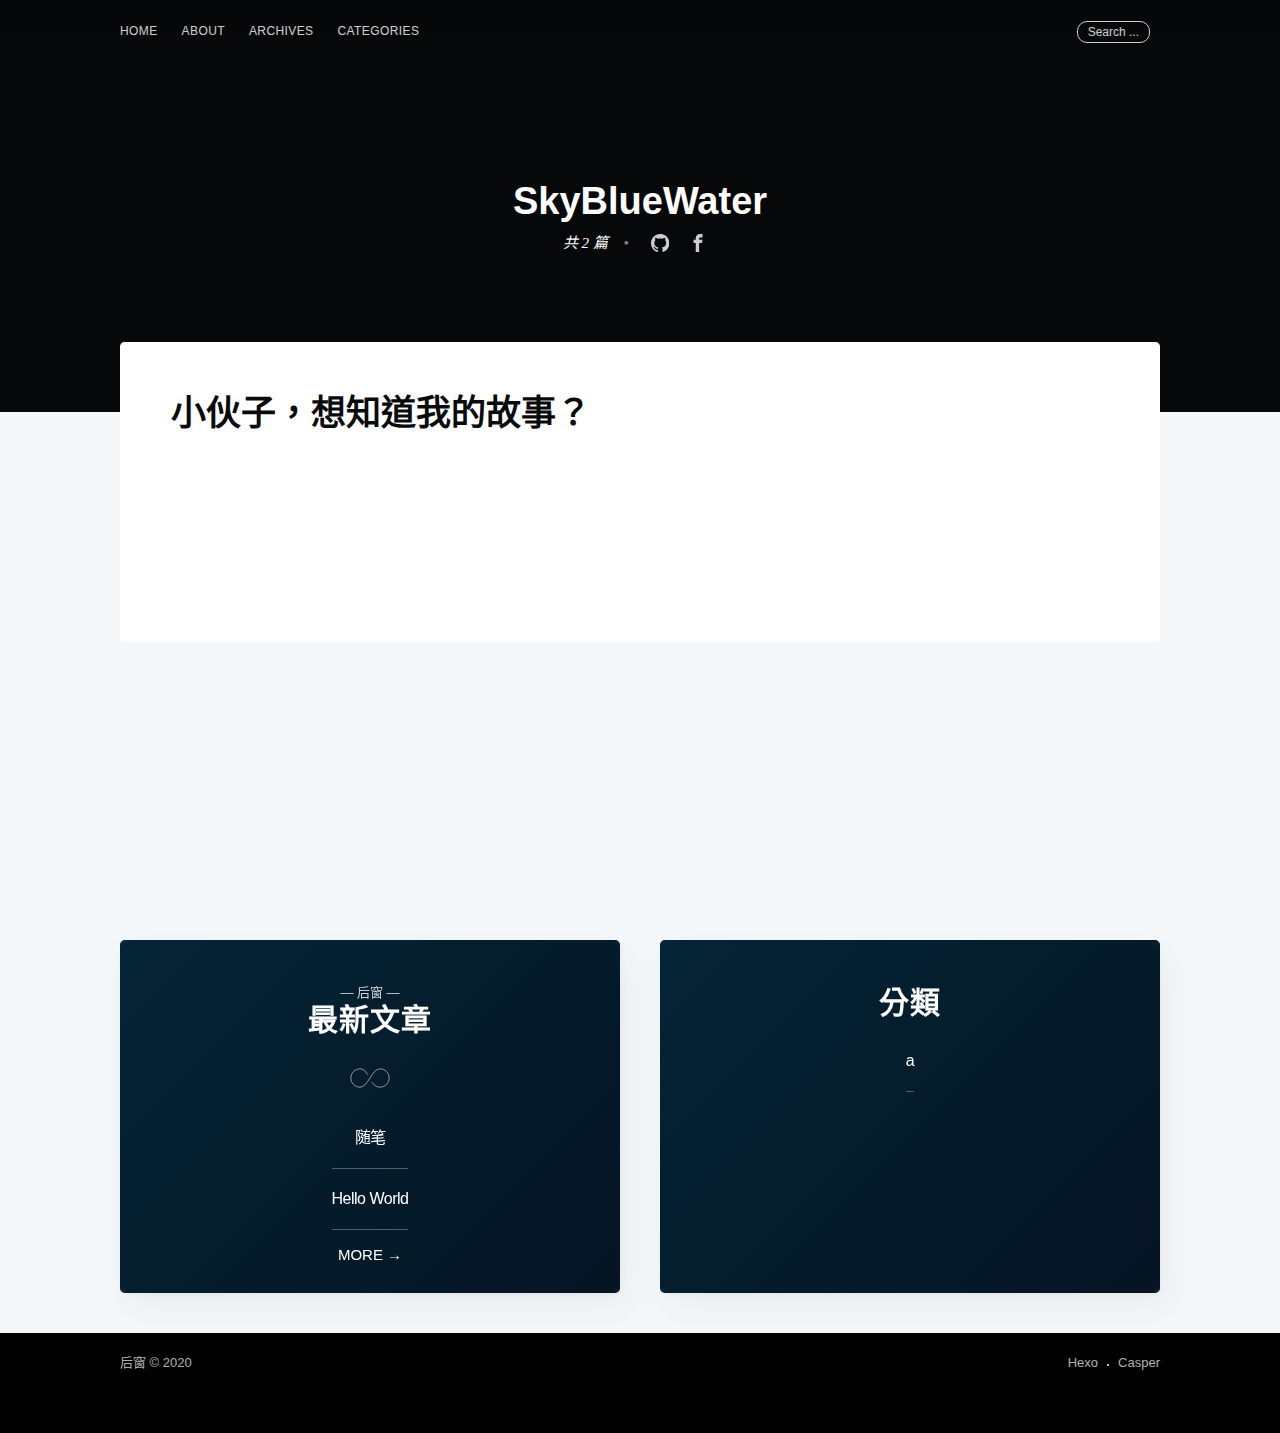
==== about/index.html @ 38f5cec9 "Site updated: 2020-02-16 21:38:02" ====
<!DOCTYPE html><html lang="zh-TW"><head>
	<meta charset="utf-8">
	<meta http-equiv="X-UA-Compatible" content="IE=edge">
	<link rel="preconnect" href="//www.googletagmanager.com">
	<link rel="preconnect" href="//zz.bdstatic.com">
	<link rel="preconnect" href="//sp0.baidu.com">
	<link rel="preconnect" href="//www.google-analytics.com">
	<link rel="preconnect" href="//cdn1.lncld.net">
	<link rel="preconnect" href="//unpkg.com">
	<link rel="preconnect" href="//app-router.leancloud.cn">
	<link rel="preconnect" href="//9qpuwspm.api.lncld.net">
	<link rel="preconnect" href="//gravatar.loli.net">

	<title>关于我 | 后窗</title>

	<meta name="HandheldFriendly" content="True">
	<meta name="viewport" content="width=device-width, initial-scale=1, maximum-scale=2">
	<meta name="generator" content="hexo">
	<meta name="author" content="SkyBlueWater">
	<meta name="description" content>

	
	<meta name="keywords" content="hexo, casper, ghost, theme">
	

	

	
	<meta name="theme-color" content="#3c484e">
	<meta name="msapplication-TileColor" content="#3c484e">
	

	

	

	<meta property="og:site_name" content="后窗">
	<meta property="og:type" content="blog">
	<meta property="og:title" content="关于我 | 后窗">
	<meta property="og:description" content>
	<meta property="og:url" content="http://Skybluewater.github.io/about/index.html">

	

	
	
	
<link rel="stylesheet" href="/css/allinonecss.min.css">


	
	
	
</head>
<body class="tag-template">
	<div class="site-wrapper">
		

<header class="site-header outer " style="background-image: url(https://raw.githubusercontent.com/Skybluewater/Skybluewater.github.io/master/background.jpg)">
    <div class="inner">
        
<nav class="site-nav"> 
    <div class="site-nav-left">
        <ul class="nav">
            <li>
                
                <a href="/" title="Home">HOME</a>
                
            </li>
            
            
            <li>
                <a href="/about" title="ABOUT">ABOUT</a>
            </li>
            
            <li>
                <a href="/archives" title="ARCHIVES">ARCHIVES</a>
            </li>
            
            <li>
                <a href="/categories" title="CATEGORIES">CATEGORIES</a>
            </li>
            
            
        </ul> 
    </div>
    
    <div class="search-button-area">
        <a href="#search" class="search-button">Search ...</a>
    </div>
     
    <div class="site-nav-right">
        
        <a href="#search" class="search-button">Search ...</a>
         
        
<div class="social-links" style="display: none;">
    
    
    <a class="social-link" title="github" href="https://github.com/Skybluewater" target="_blank" rel="noopener">
        <svg viewBox="0 0 1049 1024" xmlns="http://www.w3.org/2000/svg"><path d="M524.979332 0C234.676191 0 0 234.676191 0 524.979332c0 232.068678 150.366597 428.501342 358.967656 498.035028 26.075132 5.215026 35.636014-11.299224 35.636014-25.205961 0-12.168395-0.869171-53.888607-0.869171-97.347161-146.020741 31.290159-176.441729-62.580318-176.441729-62.580318-23.467619-60.841976-58.234462-76.487055-58.234463-76.487055-47.804409-32.15933 3.476684-32.15933 3.476685-32.15933 53.019436 3.476684 80.83291 53.888607 80.83291 53.888607 46.935238 79.963739 122.553122 57.365291 152.97411 43.458554 4.345855-33.897672 18.252593-57.365291 33.028501-70.402857-116.468925-12.168395-239.022047-57.365291-239.022047-259.012982 0-57.365291 20.860106-104.300529 53.888607-140.805715-5.215026-13.037566-23.467619-66.926173 5.215027-139.067372 0 0 44.327725-13.906737 144.282399 53.888607 41.720212-11.299224 86.917108-17.383422 131.244833-17.383422s89.524621 6.084198 131.244833 17.383422C756.178839 203.386032 800.506564 217.29277 800.506564 217.29277c28.682646 72.1412 10.430053 126.029806 5.215026 139.067372 33.897672 36.505185 53.888607 83.440424 53.888607 140.805715 0 201.64769-122.553122 245.975415-239.891218 259.012982 19.121764 16.514251 35.636014 47.804409 35.636015 97.347161 0 70.402857-0.869171 126.898978-0.869172 144.282399 0 13.906737 9.560882 30.420988 35.636015 25.205961 208.601059-69.533686 358.967656-265.96635 358.967655-498.035028C1049.958663 234.676191 814.413301 0 524.979332 0z"/></svg>
    </a>
    
    
    <a class="social-link" title="facebook" href="https://www.facebook.com/profile.php?id=100024103214236&ref=bookmarks" target="_blank" rel="noopener">
        <svg xmlns="http://www.w3.org/2000/svg" viewBox="0 0 32 32"><path d="M19 6h5V0h-5c-3.86 0-7 3.14-7 7v3H8v6h4v16h6V16h5l1-6h-6V7c0-.542.458-1 1-1z"/></svg>

    </a>
    
    
    
    
    
</div>
    </div>
</nav>
        <div class="site-header-content">
            
            <h1 class="site-title">SkyBlueWater</h1>
            
            <div class="author-meta">
                
                <a class="author-stats" href="/archives" title="共 2 篇">
                    共 2 篇
                    <span class="bull">•</span>
                </a>
                
                
                <a class="social-link" title="github" href="https://github.com/Skybluewater" target="_blank" rel="noopener">
                    <svg viewBox="0 0 1049 1024" xmlns="http://www.w3.org/2000/svg"><path d="M524.979332 0C234.676191 0 0 234.676191 0 524.979332c0 232.068678 150.366597 428.501342 358.967656 498.035028 26.075132 5.215026 35.636014-11.299224 35.636014-25.205961 0-12.168395-0.869171-53.888607-0.869171-97.347161-146.020741 31.290159-176.441729-62.580318-176.441729-62.580318-23.467619-60.841976-58.234462-76.487055-58.234463-76.487055-47.804409-32.15933 3.476684-32.15933 3.476685-32.15933 53.019436 3.476684 80.83291 53.888607 80.83291 53.888607 46.935238 79.963739 122.553122 57.365291 152.97411 43.458554 4.345855-33.897672 18.252593-57.365291 33.028501-70.402857-116.468925-12.168395-239.022047-57.365291-239.022047-259.012982 0-57.365291 20.860106-104.300529 53.888607-140.805715-5.215026-13.037566-23.467619-66.926173 5.215027-139.067372 0 0 44.327725-13.906737 144.282399 53.888607 41.720212-11.299224 86.917108-17.383422 131.244833-17.383422s89.524621 6.084198 131.244833 17.383422C756.178839 203.386032 800.506564 217.29277 800.506564 217.29277c28.682646 72.1412 10.430053 126.029806 5.215026 139.067372 33.897672 36.505185 53.888607 83.440424 53.888607 140.805715 0 201.64769-122.553122 245.975415-239.891218 259.012982 19.121764 16.514251 35.636014 47.804409 35.636015 97.347161 0 70.402857-0.869171 126.898978-0.869172 144.282399 0 13.906737 9.560882 30.420988 35.636015 25.205961 208.601059-69.533686 358.967656-265.96635 358.967655-498.035028C1049.958663 234.676191 814.413301 0 524.979332 0z"/></svg>
                </a>
                
                
                <a class="social-link" title="facebook" href="https://www.facebook.com/profile.php?id=100024103214236&ref=bookmarks" target="_blank" rel="noopener">
                    <svg xmlns="http://www.w3.org/2000/svg" viewBox="0 0 32 32"><path d="M19 6h5V0h-5c-3.86 0-7 3.14-7 7v3H8v6h4v16h6V16h5l1-6h-6V7c0-.542.458-1 1-1z"/></svg>

                </a>
                
                
                
                
                
            </div>
        </div>
    </div>
</header>


<div id="site-main" class="site-main outer" role="main">
	<div class="inner">
		<div class="post-feed">
			<article class="post-card post no-image custom-page">
				<article class="post-full no-image">
					<section class="post-full-content page-full-content">
						<div id="photoswipe" class="markdown-body">
							<h1 id="小伙子，想知道我的故事？"><a href="#小伙子，想知道我的故事？" class="headerlink" title="小伙子，想知道我的故事？"></a>小伙子，想知道我的故事？</h1>
						</div>
					</section>
				</article>
			</article>
		</div>
	</div>
</div>


<!-- Root element of PhotoSwipe. Must have class pswp. -->
<div class="pswp" tabindex="-1" role="dialog" aria-hidden="true">

    <!-- Background of PhotoSwipe. 
         It's a separate element as animating opacity is faster than rgba(). -->
    <div class="pswp__bg"></div>

    <!-- Slides wrapper with overflow:hidden. -->
    <div class="pswp__scroll-wrap">

        <!-- Container that holds slides. 
            PhotoSwipe keeps only 3 of them in the DOM to save memory.
            Don't modify these 3 pswp__item elements, data is added later on. -->
        <div class="pswp__container">
            <div class="pswp__item"></div>
            <div class="pswp__item"></div>
            <div class="pswp__item"></div>
        </div>

        <!-- Default (PhotoSwipeUI_Default) interface on top of sliding area. Can be changed. -->
        <div class="pswp__ui pswp__ui--hidden">

            <div class="pswp__top-bar">

                <!--  Controls are self-explanatory. Order can be changed. -->

                <div class="pswp__counter"></div>

                <button class="pswp__button pswp__button--close" title="Close (Esc)"></button>

                <button class="pswp__button pswp__button--share" title="Share"></button>

                <button class="pswp__button pswp__button--fs" title="Toggle fullscreen"></button>

                <button class="pswp__button pswp__button--zoom" title="Zoom in/out"></button>

                <!-- Preloader demo https://codepen.io/dimsemenov/pen/yyBWoR -->
                <!-- element will get class pswp__preloader--active when preloader is running -->
                <div class="pswp__preloader">
                    <div class="pswp__preloader__icn">
                      <div class="pswp__preloader__cut">
                        <div class="pswp__preloader__donut"></div>
                      </div>
                    </div>
                </div>
            </div>

            <div class="pswp__share-modal pswp__share-modal--hidden pswp__single-tap">
                <div class="pswp__share-tooltip"></div> 
            </div>

            <button class="pswp__button pswp__button--arrow--left" title="Previous (arrow left)">
            </button>

            <button class="pswp__button pswp__button--arrow--right" title="Next (arrow right)">
            </button>

            <div class="pswp__caption">
                <div class="pswp__caption__center"></div>
            </div>

        </div>

    </div>

</div>




	</div>
	


<aside class="read-next outer">
    <div class="inner">
        <div class="read-next-feed">
            
            

<article class="read-next-card" style="background-image: url(https://raw.githubusercontent.com/Skybluewater/Skybluewater.github.io/master/background.jpg)">
  <header class="read-next-card-header">
    <small class="read-next-card-header-sitetitle">— 后窗 —</small>
    <h3 class="read-next-card-header-title">最新文章</h3>
  </header>
  <div class="read-next-divider">
    <svg xmlns="http://www.w3.org/2000/svg" viewBox="0 0 24 24">
      <path d="M13 14.5s2 3 5 3 5.5-2.463 5.5-5.5S21 6.5 18 6.5c-5 0-7 11-12 11C2.962 17.5.5 15.037.5 12S3 6.5 6 6.5s4.5 3.5 4.5 3.5"/>
    </svg>
  </div>
  <div class="read-next-card-content">
    <ul>
      
      
      
      <li>
        <a href="/2020/02/16/MyFirstPessage/">随笔</a>
      </li>
      
      
      
      <li>
        <a href="/2020/02/16/hello-world/">Hello World</a>
      </li>
      
      
    </ul>
  </div>
  <footer class="read-next-card-footer">
    <a href="/archives">  MORE  → </a>
  </footer>
</article>

            
            
            

<article class="read-next-card" style="background-image: url(https://raw.githubusercontent.com/Skybluewater/Skybluewater.github.io/master/background.jpg)">
    <header class="read-next-card-header tagcloud-card">
        <h3 class="read-next-card-header-title">分類</h3>
    </header>
    <div class="read-next-card-content">
        <ul class="category-list"><li class="category-list-item"><a class="category-list-link" href="/categories/a/">a</a></li></ul>
    </div>
</article>


            
            
            

            
        </div>
    </div>
</aside>

	




<div id="search" class="search-overlay">
    <div class="search-form">
        
        <input id="local-search-input" class="search-input" type="text" name="search" placeholder="搜尋 ...">
        <a class="search-overlay-close" href="#"></a>
    </div>
    <div id="local-search-result"></div>
</div>

<footer class="site-footer outer">
	<div class="site-footer-content inner">
		<div class="copyright">
			<a href="/" title="后窗">后窗 © 2020</a>
			
		</div>
		<nav class="site-footer-nav">
			
			<a href="https://hexo.io/" title="Hexo" target="_blank" rel="noopener">Hexo</a>
			<a href="https://github.com/xzhih/hexo-theme-casper" title="Casper" target="_blank" rel="noopener">Casper</a>
		</nav>
	</div>
</footer>
	


<script>
    if(window.navigator && navigator.serviceWorker) {
        navigator.serviceWorker.getRegistrations().then(function(registrations) {
            for(let registration of registrations) {
                registration.unregister()
            }
        })
    }
</script>


<script id="scriptLoad" src="/js/allinone.min.js" async></script>


<script>
    document.getElementById('scriptLoad').addEventListener('load', function () {
        
        
            var bLazy = new Blazy();
        

        
        

        
        
        
            searchFunc("/");
        
        
    })
</script>




<link rel="stylesheet" href="/photoswipe/photoswipe.css">


<link rel="stylesheet" href="/photoswipe/default-skin/default-skin.css">


<script src="/photoswipe/photoswipe.min.js"></script>


<script src="/photoswipe/photoswipe-ui-default.min.js"></script>











</body></html>
---- css/allinonecss.min.css ----
*{margin:0;padding:0;box-sizing:inherit;--safe-area-inset-bottom:env(safe-area-inset-bottom)}html{box-sizing:border-box;font-size:62.5%;-webkit-tap-highlight-color:transparent}body,html{overflow-x:hidden}body{font-size:1.5rem;font-weight:400;line-height:2rem;font-family:"Helvetica Neue",Helvetica,"PingFang SC","Hiragino Sans GB","Microsoft YaHei","微软雅黑",Arial,sans-serif;color:var(--body-color);background:var(--body-bg);-moz-font-feature-settings:"liga" on;-webkit-font-smoothing:antialiased;-moz-osx-font-smoothing:grayscale;text-rendering:optimizeLegibility;-webkit-text-size-adjust:none}hr{position:relative;display:block;width:100%;height:1px;margin:2.5em 0;padding:0;border:0;border-top:5px solid #e3e9ed}img{max-width:100%;image-rendering:-webkit-optimize-contrast}blockquote,dl,ol,p,ul{margin:0 0 1.2em}audio,canvas,iframe,img,svg,video{vertical-align:middle}a{word-break:break-all;background-color:transparent;text-decoration:none;color:#26a8ed}a:active,a:hover{text-decoration:underline;outline:0}input{line-height:normal}input:focus{outline:0}h1,h2,h3,h4,h5,h6{line-height:1.15}.site-wrapper{display:flex;flex-direction:column;min-height:100vh}.site-main{z-index:100;flex-grow:1;-ms-flex-positive:1}.outer{position:relative;padding:0 4vw}.inner{width:100%;max-width:1040px;margin:0 auto}@media (min-width:900px){.author-template .post-feed,.home-template .post-feed,.tag-template .post-feed{margin-top:-70px;padding-top:0}.home-template .site-nav{position:relative;top:-70px}}.site-header{position:relative;padding-top:12px;padding-bottom:12px;color:var(--white-normal);background:50%/cover no-repeat #090a0b}.site-header:before{bottom:0;background:rgba(0,0,0,.18)}.site-header:after,.site-header:before{position:absolute;z-index:10;top:0;right:0;left:0;display:block;content:""}.site-header:after{bottom:auto;height:80px;background:linear-gradient(rgba(0,0,0,.1),transparent)}.site-header.no-cover:after,.site-header.no-cover:before{display:none}.site-header-content{display:flex;flex-direction:column;min-height:200px;max-height:450px;padding:10vw 4vw;text-align:center;align-items:center;-webkit-box-align:center;-webkit-box-pack:center;-ms-flex-align:center;justify-content:center}.site-title{font-size:3.8rem;font-weight:700;z-index:10;margin:0;padding:0}.site-description{font-size:2.2rem;font-weight:300;z-index:10;margin:0;padding:5px 0;letter-spacing:.5px;opacity:.8}@media (max-width:500px){h1{font-size:2.2rem}.site-title{font-size:3rem}.site-description{font-size:1.8rem}}.site-nav{font-size:1.2rem;position:relative;z-index:300;height:40px;align-items:center;justify-content:space-between}.site-nav li{margin:.5em 0;padding-left:.3em;line-height:1.6em}.site-nav,.site-nav-left{display:flex;overflow-y:hidden}.site-nav-left{margin-right:10px;white-space:nowrap;letter-spacing:.4px;align-items:center;-webkit-box-align:center;-ms-flex-align:center;-webkit-overflow-scrolling:touch;-ms-overflow-scrolling:touch}.site-nav-logo{font-size:1.7rem;font-weight:700;line-height:1em;display:block;margin-right:24px;padding:11px 0;letter-spacing:-.5px;color:var(--white-normal);flex-shrink:0}.site-nav-logo:hover{text-decoration:none}.site-nav-logo img{display:block;width:auto;height:21px}.nav{display:flex;margin:0 0 0 -12px;padding:0;list-style:none}.nav li{padding:0;text-transform:uppercase}.nav li,.nav li a{display:block;margin:0}.nav li a{padding:10px 12px;opacity:.8;color:var(--white-normal)}.nav li a:hover{text-decoration:none;opacity:1}.search-button-area,.site-nav-right{height:40px}.search-button-area,.site-nav-right,.social-links{display:flex;align-items:center;-webkit-box-align:center;-ms-flex-align:center;flex-shrink:0}.social-links a:last-of-type{padding-right:20px}.social-link{display:flex;margin:0;padding:10px;opacity:.8;color:var(--white-normal);align-items:center;-webkit-box-align:center;-webkit-box-pack:center;-ms-flex-align:center;justify-content:center}.social-link:hover{opacity:1}.social-link svg{height:1.8rem;fill:var(--white-normal)}.search-button{margin:0 10px;font-size:1.2rem;line-height:1em;display:block;padding:4px 10px;opacity:.8;color:var(--white-normal);border:1px solid var(--white-normal);border-radius:10px}.search-button:hover{text-decoration:none;opacity:1}@media (max-width:700px){.site-header{padding-right:0;padding-left:0}.site-nav-left{margin-right:0;padding-left:4vw}.site-nav-right{display:none}}.post-feed{position:relative;margin:0 -20px;padding:40px 0 0;flex-wrap:wrap}.post-card,.post-feed{display:flex}.post-card{overflow:hidden;flex-direction:column;min-height:300px;margin:0 20px 40px;transition:.5s;-webkit-transform:translate3d(0,0,0);transform:translate3d(0,0,0);-webkit-transform:translateZ(0);transform:translateZ(0);border-radius:5px;background:var(--post-card-bg);background-size:cover;box-shadow:8px 14px 20px rgba(39,44,49,.06),1px 3px 8px rgba(39,44,49,.03);flex:1 1 300px}.post-card:hover{-webkit-transform:translate3D(0,-1px,0) scale(1.02);transform:translate3D(0,-1px,0) scale(1.02)}.post-card-image-link{position:relative;display:block;overflow:hidden;border-radius:5px 5px 0 0}.post-card-image{width:auto;height:200px;background:50%/cover no-repeat #c5d2d9}.post-card-content-link{position:relative;display:block;padding:25px 25px 0;color:var(--post-card-link);flex-grow:1;-ms-flex-positive:1}.post-card-content-link:hover{text-decoration:none}.post-card-tags{font-size:1.2rem;font-weight:500;line-height:1.15em;display:block;margin-bottom:4px;letter-spacing:.5px;text-transform:uppercase;color:#738a94}.post-card-content{display:flex;flex-direction:column;-webkit-box-flex:1;-webkit-box-pack:justify;flex-grow:1;-ms-flex-pack:justify;-ms-flex-positive:1;justify-content:space-between}.post-card-meta{display:flex;padding:0 25px 25px;align-items:flex-end;-webkit-box-align:end;-webkit-box-pack:justify;-ms-flex-align:end;justify-content:space-between}.author-profile-image{width:30px;height:30px;display:block;border-radius:100%;background:#e3e9ed;-o-object-fit:cover;object-fit:cover}.author-list{display:flex;margin:0;padding:0;list-style:none;flex-wrap:wrap-reverse}.author-list-item{position:relative;margin:0;padding:0;flex-shrink:0}.static-avatar{width:34px;height:34px;margin:0 -5px;display:block;overflow:hidden;border:2px solid var(--white-normal);border-radius:100%}.author-name-tooltip{font-size:1.2rem;position:absolute;z-index:999;bottom:105%;display:block;padding:2px 8px;transition:.3s cubic-bezier(.4,.01,.165,.99);-webkit-transform:translateY(6px);transform:translateY(6px);white-space:nowrap;letter-spacing:.2px;pointer-events:none;opacity:0;color:var(--white-normal);border-radius:3px;background:#15171a}.author-list-item:hover .author-name-tooltip{-webkit-transform:translateY(0);transform:translateY(0);opacity:1}.reading-time{font-size:1.2rem;font-weight:500;line-height:33px;margin-left:20px;letter-spacing:.5px;text-transform:uppercase;color:#738a94;flex-shrink:0}@media (min-width:795px){.home-template .post-feed .post-card:nth-child(6n+1):not(.no-image){flex-direction:row;flex:1 1 100%}.home-template .post-feed .post-card:nth-child(6n+1):not(.no-image) .post-card-image-link{position:relative;border-radius:5px 0 0 5px;flex:1 1 auto}.home-template .post-feed .post-card:nth-child(6n+1):not(.no-image) .post-card-image{position:absolute;width:100%;height:100%}.home-template .post-feed .post-card:nth-child(6n+1):not(.no-image) .post-card-content{flex:0 1 357px}.home-template .post-feed .post-card:nth-child(6n+1):not(.no-image) h2{font-size:2.6rem}.home-template .post-feed .post-card:nth-child(6n+1):not(.no-image) p{font-size:1.8rem;line-height:1.55em}.home-template .post-feed .post-card:nth-child(6n+1):not(.no-image) .post-card-content-link{padding:30px 40px 0}.home-template .post-feed .post-card:nth-child(6n+1):not(.no-image) .post-card-meta{padding:0 40px 30px}}.home-template .site-header:after{display:none}@media (max-width:650px){.author-name-tooltip{display:none}.post-feed{padding-top:5vw}.post-card{margin:0 20px 20px}.post-card:hover{-webkit-transform:translate3d(0,0,0);transform:translate3d(0,0,0)}}.page-template .site-main,.post-template .site-main{padding-bottom:4vw;background:var(--post-bg)}.post-full{position:relative;z-index:50}.post-full-header{max-width:1040px;margin:0 auto;padding:5vw 3vw;text-align:center}@media (max-width:500px){.post-full-header{padding:10vw 3vw}}.post-full-meta{font-size:1.4rem;font-weight:600;display:flex;text-transform:uppercase;color:#738a94;align-items:center;-webkit-box-align:center;-webkit-box-pack:center;-ms-flex-align:center;justify-content:center}.post-full-meta-date{color:#3eb0ef}.post-full-title{font-size:4rem;margin:0;color:var(--H-title)}.date-divider{display:inline-block;margin:0 6px 1px}.post-full-image{height:800px;margin:0 -10vw -165px;border-radius:5px;background:50%/cover #c5d2d9}@media (max-width:1170px){.post-full-image{height:600px;margin:0 -4vw -100px;border-radius:0}}@media (max-width:800px){.post-full-image{height:400px}}.post-full-content{font-size:1.75rem;line-height:1.6em;position:relative;min-height:230px;margin:0 auto;padding:70px 100px 0;background:var(--post-full-content)}@media (max-width:1170px){.post-full-content{padding:5vw 7vw 0}}.post-full-content:before{left:-5px;-webkit-transform:rotate(-5deg);transform:rotate(-5deg)}.post-full-content:after,.post-full-content:before{position:absolute;z-index:-1;top:15px;display:block;width:20px;height:200px;content:"";background:rgba(39,44,49,.15);-webkit-filter:blur(5px);filter:blur(5px)}.post-full-content:after{right:-5px;-webkit-transform:rotate(5deg);transform:rotate(5deg)}.no-image .post-full-content{padding-top:0}.no-image .post-full-content:after,.no-image .post-full-content:before{display:none}.post-full-content blockquote,.post-full-content dl,.post-full-content h1,.post-full-content h2,.post-full-content h3,.post-full-content h4,.post-full-content h5,.post-full-content h6,.post-full-content ol,.post-full-content p,.post-full-content pre,.post-full-content ul{min-width:100%}.post-full-content li p{margin:0}.post-full-content iframe{margin:0 auto}.post-full-content .fluid-width-video-wrapper{margin:1.5em 0 3em}.post-full-content h1,.post-full-content h2,.post-full-content h3,.post-full-content h4,.post-full-content h5,.post-full-content h6{color:var(--H-title)}@media (max-width:500px){.post-full-meta{font-size:1.2rem;line-height:1.3em}.post-full-title{font-size:2.9rem}.post-full-image{height:350px;margin-bottom:4vw}.post-full-content{padding:0}.post-full-content:after,.post-full-content:before{display:none}}.read-next-feed{margin:0 -20px;padding:40px 0 0;flex-wrap:wrap}.read-next-card,.read-next-feed{display:flex}.read-next-card{position:relative;overflow:hidden;flex-direction:column;margin:0 20px 40px;padding:25px;border-radius:5px;background:50%/cover #15171a;box-shadow:8px 14px 38px rgba(39,44,49,.06),1px 3px 8px rgba(39,44,49,.03);flex:1 1 300px}.read-next-card:before{position:absolute;top:0;right:0;bottom:0;left:0;display:block;content:"";border-radius:5px;background:linear-gradient(135deg,rgba(0,40,60,.8),rgba(0,20,40,.7));-webkit-backdrop-filter:blur(2px);backdrop-filter:blur(2px)}.read-next-card-header{position:relative;z-index:50;padding-top:20px;text-align:center}.read-next-card-header-sitetitle{font-size:1.3rem;line-height:1.3em;display:block;opacity:.8}.read-next-card-header-title{font-size:3rem;line-height:1.2em;margin:0;padding:0 20px;letter-spacing:1px}.read-next-divider{position:relative;display:flex;height:80px;justify-content:center}.read-next-divider svg{width:40px;fill:transparent;stroke:var(--white-normal);stroke-opacity:.65;stroke-width:.5px}.read-next-card-content{font-size:1.7rem;position:relative;z-index:50;display:flex;flex-grow:1;-ms-flex-positive:1}.read-next-card-content ul{display:flex;flex-direction:column;margin:0 auto;padding:0;list-style:none;text-align:center}.read-next-card-content li{font-size:1.6rem;font-weight:200;line-height:1.25em;margin:0;padding:0;letter-spacing:-.5px}.read-next-card-content li a{font-weight:500;display:block;padding:20px 0;transition:opacity .3s;vertical-align:top;border-bottom:1px solid hsla(0,0%,100%,.3)}.read-next-card-content li:first-of-type a{padding-top:10px}.read-next-card-content li a:hover{opacity:1}.read-next-card-footer{position:relative;margin:15px 0 3px;text-align:center}.read-next-card,.read-next-card-content li a,.read-next-card-content-ext a,.read-next-card-footer a{color:var(--read-next-card-text)}.read-next-card-content li a:hover,.read-next-card-content-ext a:hover,.read-next-card-footer a:hover{color:var(--white-normal)}.floating-header{position:fixed;z-index:1000;top:0;right:0;left:0;display:flex;visibility:hidden;height:60px;transition:.5s cubic-bezier(.19,1,.22,1);-webkit-transform:translate3d(0,-120%,0);transform:translate3d(0,-120%,0);border-bottom:1px solid rgba(0,0,0,.06);background:var(--floating-header-bg);align-items:center;-webkit-box-align:center;-ms-flex-align:center}.floating-active{visibility:visible;transition:.5s cubic-bezier(.22,1,.27,1);-webkit-transform:translateZ(0);transform:translateZ(0)}.floating-header-logo{font-size:1.6rem;line-height:1em;overflow:hidden;margin:0 0 0 20px;white-space:nowrap;letter-spacing:-1px;text-overflow:ellipsis}.floating-header-logo a{font-weight:700;line-height:1.1em;display:flex;color:var(--post-card-link);align-items:center;-webkit-box-align:center;-ms-flex-align:center}.floating-header-logo a:hover{text-decoration:none}.floating-header-logo img{max-height:20px;margin:0 10px 0 0}.floating-header-divider{line-height:1em;color:var(--post-card-link);margin:0 5px}.floating-header-title{font-size:1.6rem;font-weight:700;line-height:1.3em;overflow:hidden;margin:0;white-space:nowrap;text-overflow:ellipsis;color:var(--post-card-link);flex:1}.progress{position:absolute;right:0;bottom:-1px;left:0;width:100%;height:2px;color:#3eb0ef;border:none;background:0 0;-webkit-appearance:none;-moz-appearance:none;appearance:none}.progress::-webkit-progress-bar{background-color:transparent}.progress::-webkit-progress-value{background-color:#3eb0ef}.progress::-moz-progress-bar{background-color:#3eb0ef}.progress-container{position:absolute;top:0;left:0;display:block;width:100%;height:2px;background-color:transparent}.progress-bar{display:block;width:50%;height:inherit;background-color:#3eb0ef}@media (max-width:900px){.floating-header{height:40px}.floating-header-logo,.floating-header-title{font-size:1.5rem}}@media (max-width:800px){.floating-header-logo{margin-left:10px}.floating-header-divider,.floating-header-title{visibility:hidden}}.site-header-content .author-profile-image{z-index:10;width:100px;height:100px;margin:0 0 20px;box-shadow:0 0 0 6px hsla(0,0%,100%,.1);flex-shrink:0}.site-header-content .author-bio{font-size:2rem;font-weight:300;line-height:1.3em;z-index:10;max-width:600px;margin:5px 0 10px;letter-spacing:.5px;opacity:.8;flex-shrink:0}.site-header-content .author-meta{font-family:Georgia,serif;font-style:italic;z-index:10;display:flex;margin:0 0 10px;align-items:center;-webkit-box-align:center;-webkit-box-pack:center;-ms-flex-align:center;-ms-flex-negative:0;-ms-flex-pack:center;flex-shrink:0;justify-content:center}.site-header-content .author-location svg{height:1.9rem;stroke:var(--white-normal)}.site-header-content .bull{display:inline-block;margin:0 12px;opacity:.5}.site-header-content .social-link:first-of-type{padding-left:4px}@media (max-width:500px){.site-header-content .author-bio{font-size:1.8rem;line-height:1.15em;letter-spacing:0}.author-location,.author-stats{display:none}}.error-message{text-align:center}.error-code{font-size:12vw;line-height:1em;margin:0;letter-spacing:-5px;opacity:.3}.error-description{font-size:3rem;font-weight:400;line-height:1.3em;margin:0;color:#738a94}@media (max-width:800px){.error-description{font-size:1.8rem;margin:5px 0 0}}.error-link{display:inline-block;margin-top:5px}.error-template .post-feed{padding-top:0}.search-overlay{position:fixed;z-index:9000;top:0;right:0;bottom:0;left:0;display:flex;transition:opacity .2s ease-in;pointer-events:none;will-change:transform;-webkit-transform:translateZ(0);transform:translateZ(0);opacity:0;background:rgba(0,25,40,.97);-webkit-backdrop-filter:blur(3px);backdrop-filter:blur(3px);-webkit-box-align:center;-webkit-box-pack:center;-ms-flex-align:center;justify-content:center}.search-overlay:target{pointer-events:auto;opacity:1}.site-footer{position:relative;padding-top:20px;padding-bottom:60px;color:var(--white-normal);background:#000}.site-footer-content{font-size:1.3rem;display:flex;align-items:center;-webkit-box-align:center;-webkit-box-pack:justify;-ms-flex-align:center;-ms-flex-pack:justify;flex-wrap:wrap;justify-content:space-between}.site-footer-content,.site-footer-content a{color:hsla(0,0%,100%,.7)}.site-footer-content a:hover{text-decoration:none;color:var(--white-normal)}.site-footer-nav{display:flex}.site-footer-nav a{position:relative;margin-left:20px}.site-footer-nav a:before{position:absolute;top:11px;left:-11px;display:block;width:2px;height:2px;content:"";border-radius:100%;background:var(--white-normal)}.site-footer-nav a:first-of-type:before{display:none}@media (max-width:650px){.site-footer-content{flex-direction:column}.site-footer-nav a:first-child{margin-left:0}}img[mode=aspectFill]{object-fit:cover}.copyright{display:flex;align-items:center}.leancloud-visitors{position:relative;margin-left:20px}.leancloud-visitors:before{position:absolute;top:11px;left:-11px;display:block;width:2px;height:2px;content:"";border-radius:100%;background:var(--white-normal)}.search-result-list{padding:0 1.5rem 0 2rem}.search-result{text-align:justify;word-break:break-all}.custom-page{transition:unset!important;-webkit-transform:unset!important;transform:unset!important;box-shadow:unset!important}.post-card-excerpt{text-align:justify;word-break:break-all}.page-full-content{padding:4vw!important}.author-stats{color:var(--white-normal)}.tagcloud-card{padding-bottom:20px}.post-site-header:after,.post-site-header:before{display:none}.tags-postTags{list-style:none;padding:0;margin:4vw 0}.tags-postTags li{margin-right:8px;margin-bottom:8px;display:inline-block;font-weight:400;letter-spacing:0;border-radius:3px;padding:5px 10px;background:rgba(0,0,0,.05);color:var(--link-color)}.tags-postTags li:hover{background:rgba(0,0,0,.1);color:rgba(0,0,0,.68)}.tags-postTags a{text-decoration:none;font-size:15px;color:var(--link-color-hover)}.hide{display:none}@media (max-width:500px){.post-card-title{font-size:18px!important}.post-full-content{font-size:1.6rem}}.post-card-title{margin:0 0 .5em;font-size:2rem}.b-lazy.post-img{min-height:200px;min-width:100%;background:50% no-repeat #c5d2d9!important;border-radius:4px}.b-lazy{width:auto;transition:.5s ease-in-out;opacity:.5}.b-lazy.b-loaded{min-height:0;min-width:0;opacity:1}@media (max-width:800px){.floating-header-divider,.floating-header-title{visibility:inherit!important}.floating-header-logo{margin-left:10px;padding-right:5px}.floating-header-divider{margin-left:0}}.search-button-area{margin:0 10px}@media (min-width:701px){.search-button-area{display:none}#local-search-result{width:80%!important;padding:2rem 1rem!important;margin:6rem 0 1rem!important;border-radius:4px}}.search-form{height:5rem;text-align:center;position:fixed;top:0;width:100%;background:var(--body-bg)}.search-overlay-logo{position:absolute;left:0;top:0;height:5rem;padding:1.25rem 1.8rem 1.25rem 2rem}.search-overlay-logo>img{width:2.5rem;height:2.5rem;border-radius:50%}.search-input{color:var(--post-card-link);background:var(--search-input-bg);border:none;font-size:1.5rem;border-radius:4px;height:3.5rem;margin:.75rem 1.5rem;padding:0 2rem;width:calc(100% - 14.5rem);max-width:600px}.search-overlay-close{position:absolute;right:0;top:0;height:5rem;width:5rem}.search-overlay-close:before{-webkit-transform:rotate(45deg);transform:rotate(45deg)}.search-overlay-close:after{-webkit-transform:rotate(-45deg);transform:rotate(-45deg)}.search-overlay-close:after,.search-overlay-close:before{position:absolute;top:2.4rem;right:1.8rem;width:2rem;height:2px;content:"";background:rgba(0,25,40,.97)}#local-search-result{padding-top:1rem;margin:5rem 0 0;background:var(--body-bg);color:var(--post-card-link);width:100%;overflow:auto;border-top:1px solid var(--search-input-bg)}#local-search-result ul li{list-style:none;padding-top:.8em}.search-result-title{font-size:1.8rem}.search-keyword{color:red}.site-footer-nav{-webkit-box-pack:center;-ms-flex-pack:center;flex-wrap:wrap;justify-content:center}.pagination{font-size:1.5rem;position:relative;width:80%;max-width:840px;margin:2rem auto;text-align:center}.pagination a{transition:.2s;color:#8f8f94}.page-nav{overflow:hidden;min-width:100px;text-align:center;border-radius:4px;background:var(--post-card-bg)}.page-nav .current{font-weight:700;color:#555}.page-nav .current:hover{color:#555}.page-nav>.page-number,.prev-next-post{display:inline-block;min-width:100px;padding:8px 0}.next-post,.page-nav>.next,.page-nav>.prev,.prev-post{position:absolute;display:inline-block;padding:8px 16px;transition:border .3s;text-decoration:none;border-radius:4px}.next-post,.prev-post{border:1px solid #dedede}.page-nav>.prev,.prev-post{left:0}.next-post,.page-nav>.next{right:0}.page-nav>.next:hover,.page-nav>.prev:hover,.page-number:hover,.pagination a:hover{color:var(--page-nav--hover)}@media (max-width:800px){.next-post,.page-nav>.next,.page-nav>.prev,.prev-next-post,.prev-post{position:static;width:100%}.page-nav>.page-number{width:33.3%}.pagination{width:100%;margin-bottom:.5rem}.t-g-control{top:unset!important;right:unset!important;bottom:0!important;flex-direction:row!important;width:100%;justify-content:center}.toc-main{width:100%}}#comment{padding-top:2rem}@media (min-width:1170px){#comment{padding:20px 100px 0}::-webkit-scrollbar{width:8px;height:6px;background-color:var(--post-card-bg)}::-webkit-scrollbar-track{-webkit-box-shadow:inset 0 0 3px rgba(0,0,0,.3);border-radius:6px;background-color:var(--post-card-bg)}::-webkit-scrollbar-thumb{border-radius:6px;-webkit-box-shadow:inset 0 0 3px rgba(0,0,0,.3);background-color:#555}}.v .vwrap .vedit .vemojis i{font-size:22px!important}.v *{font-size:15px!important}.v .vlist .vcard .vh .vmeta .vat{color:var(--post-card-link)!important}.v .vbtn{color:var(--post-card-link)!important;background:var(--post-full-content)!important}.v .vbtn:active,.v .vbtn:hover{color:#f6f8fa!important;border-color:var(--page-nav--hover)!important;background:var(--toc-btn-hover)!important}.v .vwrap .vedit .vctrl span{color:var(--body-color)!important}.read-next-card-content-ext{font-size:1.7rem;position:relative;z-index:50;display:flex;flex-grow:1;-ms-flex-positive:1;flex-wrap:wrap}.read-next-card-content-ext a{padding:10px}.toc-bar{z-index:666;position:fixed;height:100%;display:flex;align-items:center;transition:.5s ease-in-out}.toc-btn-bar svg{width:32px;height:32px;fill:#8a8a8a}.toc-btn{z-index:666;cursor:pointer;margin-right:10px;width:40px;height:40px;display:block;padding:4px;border-radius:4px;background:var(--toc-btn);box-shadow:0 1px 3px rgba(0,0,0,.1);transition:background .1s ease-in-out}.toc-btn:hover{background:var(--toc-btn-hover)}.toc-main{background:var(--floating-header-bg);height:100%;padding:100px 40px;border-left:1px solid rgba(0,0,0,.06);overflow-y:scroll}.toc-main::-webkit-scrollbar{display:none}.toc-main li,.toc-main ol,.toc-main ul{list-style:none}.toc{margin:0;padding:0}@media only screen and (max-width:767px){.toc-bar{width:100%;top:100%}.toc-btn-bar{text-align:center;position:fixed;bottom:0;padding-bottom:calc(var(--safe-area-inset-bottom) - 10px);z-index:666;width:100%;display:flex;flex-direction:row;justify-content:center}.toc-btn{margin:0 5px 10px}}@media only screen and (min-width:768px){.toc-bar{right:-100%}.toc-btn:nth-child(2){margin:10px 10px 10px 0}}code,pre{font-family:"Roboto Mono",Monaco,courier,monospace;font-size:.9em;background-color:var(--color-1);-webkit-font-smoothing:initial;-moz-osx-font-smoothing:initial}code{color:#e96900;padding:3px 5px;margin:0 2px;border-radius:2px;white-space:nowrap}kbd{margin:0 4px;padding:3px 4px;background:#eee;color:#555;border-radius:3px;box-shadow:inset 0 -1px 0 rgba(0,0,0,.25)}em{color:#7f8c8d}.markdown-body>:first-child{margin-top:0}.markdown-body li{margin:.5em 0;padding-left:.3em;line-height:1.6em}.markdown-body img{max-width:100%}.markdown-body span.light{color:#7f8c8d}.markdown-body span.info{font-size:.85em;display:inline-block;vertical-align:middle;width:280px;margin-left:20px}.markdown-body h1{margin:0 0 1.2em}.markdown-body h2{margin-top:2em;margin-bottom:1em;padding-bottom:.6em;border-bottom:1px solid #ddd}.markdown-body h3{line-height:1.2;position:relative}.markdown-body h3,.markdown-body h4,.markdown-body h5,.markdown-body strong{margin-bottom:1em;font-weight:600;color:var(--color-2);margin-top:1.5em}.markdown-body figure{margin-bottom:1.2em}.markdown-body p{line-height:1.6em;position:relative;z-index:1;text-align:left}.markdown-body ol,.markdown-body ul{padding-left:1.5em;position:inherit}.markdown-body ol ol,.markdown-body ol ul,.markdown-body ul ol,.markdown-body ul ul{margin:0}.markdown-body a{color:#26a8ed;font-weight:600}.markdown-body a.button{font-size:.9em;color:#fff;margin:.2em 0;width:180px;text-align:center;padding:12px 24px;display:inline-block;vertical-align:middle}.markdown-body h2 a,.markdown-body h2 button,.markdown-body h3 a,.markdown-body h3 button{pointer-events:auto;color:#2c3e50}.markdown-body blockquote{margin:2em 0;padding:20px 0 20px 20px;border-left:4px solid #26a8ed}.markdown-body blockquote p{font-weight:600;margin-left:0;margin-bottom:0;padding-bottom:0}.markdown-body iframe{margin:1em 0}.markdown-body>table{word-break:keep-all;border-spacing:0;border-collapse:collapse;margin:1.2em auto;padding:0;display:block;overflow-x:auto}.markdown-body>table td,.markdown-body>table th{line-height:1.5em;padding:.4em .8em;border:1px solid #ddd}.markdown-body>table th{font-weight:700;text-align:left}.markdown-body>table th,.markdown-body>table tr:nth-child(2n){background-color:var(--color-1)}.markdown-body>table th code,.markdown-body>table tr:nth-child(2n) code{background-color:#efefef}.markdown-body p.error,.markdown-body p.success,.markdown-body p.warn{padding:12px 24px 12px 30px;margin:2em 0;border-left-width:4px;border-left-style:solid;background-color:var(--color-1);position:relative;border-bottom-right-radius:2px;border-top-right-radius:2px}.markdown-body p.error:before,.markdown-body p.success:before,.markdown-body p.warn:before{position:absolute;top:14px;left:-12px;color:#fff;width:20px;height:20px;border-radius:100%;text-align:center;line-height:20px;font-weight:700;font-family:Dosis,"Source Sans Pro","Helvetica Neue",Arial,sans-serif;font-size:14px}.markdown-body p.error code,.markdown-body p.success code,.markdown-body p.warn code{background-color:#efefef}.markdown-body p.error em,.markdown-body p.success em,.markdown-body p.warn em{color:#34495e}.markdown-body p.error{border-left-color:#f66}.markdown-body p.error:before{content:"\2717";background-color:#f66}.markdown-body p.warn{border-left-color:#f90}.markdown-body p.warn:before{content:"!";background-color:#f90}.markdown-body p.success{border-left-color:#42b983}.markdown-body p.success:before{content:"\2713";background-color:#42b983}.highlight{overflow-x:auto;overflow-y:hidden;background-color:var(--color-1);padding:.4em 0 0;line-height:1.1em;border-radius:2px;position:relative}.highlight table,.highlight td,.highlight tr{width:100%;border-collapse:collapse;padding:0;margin:0}.highlight .gutter{width:1.5em}.highlight .code pre{padding:1.2em 1.4em;margin:0}.highlight .code .line{min-height:1.5em}.highlight.bash .code:before,.highlight.css .code:before,.highlight.html .code:before,.highlight.js .code:before{position:absolute;top:0;right:0;padding:5px 10px 0;color:#ccc;text-align:right;font-size:1.4rem;line-height:15px;height:15px;font-weight:600}.highlight.html .code:before{content:"HTML"}.highlight.js .code:before{content:"JS"}.highlight.bash .code:before{content:"Shell"}.highlight.css .code:before{content:"CSS"}.gutter pre{color:#999;margin-bottom:0;padding:1.2em 0 1.2em 1.4em;font-size:.9em}pre{margin-bottom:1.2em;color:var(--pre-color);line-height:1.45;overflow:auto}pre .constant,pre .function .keyword{color:#0092db}pre .attribute,pre .keyword{color:#e96900}pre .literal,pre .number{color:#ae81ff}pre .change,pre .clojure .built_in,pre .flow,pre .lisp .title,pre .nginx .title,pre .tag,pre .tag .title,pre .tex .special,pre .winutils{color:#2973b7}pre .class .title{color:#fff}pre .regexp,pre .symbol,pre .symbol .string,pre .value{color:#42b983}pre .title{color:#a6e22e}pre .addition,pre .apache .cbracket,pre .apache .tag,pre .attr_selector,pre .built_in,pre .django .filter .argument,pre .django .template_tag,pre .django .variable,pre .envvar,pre .haskell .type,pre .javadoc,pre .preprocessor,pre .prompt,pre .pseudo,pre .ruby .class .parent,pre .smalltalk .array,pre .smalltalk .class,pre .smalltalk .localvars,pre .sql .aggregate,pre .stream,pre .string,pre .subst,pre .tag .value,pre .tex .command{color:#42b983}pre .apache .sqbracket,pre .comment,pre .deletion,pre .doctype,pre .java .annotation,pre .pi,pre .python .decorator,pre .shebang,pre .template_comment,pre .tex .formula{color:#b3b3b3}pre .coffeescript .javascript,pre .javascript .xml,pre .tex .formula,pre .xml .cdata,pre .xml .css,pre .xml .javascript,pre .xml .vbscript{opacity:.5}:root{--body-bg:#F4F8FB;--body-color:#3C484E;--post-bg:#FFFFFF;--H-title:#090A0B;--white-normal:#FFFFFF;--post-card-link:#15171A;--post-card-bg:#FFFFFF;--post-full-content:#FFFFFF;--read-next-card-text:#FFFFFF;--search-input-bg:rgba(0, 0, 0, 0.04);--page-nav--hover:#3C484E;--floating-header-bg:rgba(255, 255, 255, .95);--toc-btn:#f6f8fa;--toc-btn-hover:#F0F2F3;--color-1:#f8f8f8;--color-2:#2c3e50;--pre-color:#525252}@media (prefers-color-scheme:dark){:root{--body-bg:#323336;--body-color:#dfdfdf;--H-title:#dfdfdf;--white-normal:#dfdfdf;--post-bg:#323336;--post-card-link:#dfdfdf;--post-card-bg:#222;--post-full-content:#323336;--page-nav--hover:#dfdfdf;--read-next-card-text:#dfdfdf;--search-input-bg:rgba(255, 255, 255, 0.04);--floating-header-bg:rgba(34, 34, 34, .95);--toc-btn:#222;--toc-btn-hover:#2B2B2B;--color-1:#222;--color-2:#dfdfdf;--pre-color:#dfdfdf}.b-lazy.b-loaded{opacity:.85}.b-lazy.b-loaded:hover{opacity:1}.read-next-card:before{background:linear-gradient(135deg,rgba(33,37,41,.8),rgba(33,37,41,.7))}.search-overlay-close:after,.search-overlay-close:before{background:#fff}.search-overlay,.tags-postTags li{background:#222}.tags-postTags li:hover{background:#2b2b2b}.next-post,.prev-post{color:#dfdfdf}.v input,.v textarea{color:#dfdfdf!important}.v code,.v pre,.vpreview{background-color:#222!important}.v .vlist .vcard .vhead .vsys{background:unset!important}.v .vlist .vcard .vh,.v .vlist .vcard .vquote{border:none!important}.v .vlist{background:#111;padding:0 1.5rem;border-radius:4px}.v .vlist .vcard .vcontent.expand:before{background:linear-gradient(180deg,rgba(82,82,82,0),rgba(50,51,54,.9))!important}.v .vlist .vcard .vcontent.expand:after{background:rgba(50,51,54,.9)!important}}
---- photoswipe/photoswipe.css ----
/*! PhotoSwipe main CSS by Dmitry Semenov | photoswipe.com | MIT license */
/*
	Styles for basic PhotoSwipe functionality (sliding area, open/close transitions)
*/
/* pswp = photoswipe */
.pswp {
  display: none;
  position: absolute;
  width: 100%;
  height: 100%;
  left: 0;
  top: 0;
  overflow: hidden;
  -ms-touch-action: none;
  touch-action: none;
  z-index: 1500;
  -webkit-text-size-adjust: 100%;
  /* create separate layer, to avoid paint on window.onscroll in webkit/blink */
  -webkit-backface-visibility: hidden;
  outline: none; }
  .pswp * {
    -webkit-box-sizing: border-box;
            box-sizing: border-box; }
  .pswp img {
    max-width: none; }

/* style is added when JS option showHideOpacity is set to true */
.pswp--animate_opacity {
  /* 0.001, because opacity:0 doesn't trigger Paint action, which causes lag at start of transition */
  opacity: 0.001;
  will-change: opacity;
  /* for open/close transition */
  -webkit-transition: opacity 333ms cubic-bezier(0.4, 0, 0.22, 1);
          transition: opacity 333ms cubic-bezier(0.4, 0, 0.22, 1); }

.pswp--open {
  display: block; }

.pswp--zoom-allowed .pswp__img {
  /* autoprefixer: off */
  cursor: -webkit-zoom-in;
  cursor: -moz-zoom-in;
  cursor: zoom-in; }

.pswp--zoomed-in .pswp__img {
  /* autoprefixer: off */
  cursor: -webkit-grab;
  cursor: -moz-grab;
  cursor: grab; }

.pswp--dragging .pswp__img {
  /* autoprefixer: off */
  cursor: -webkit-grabbing;
  cursor: -moz-grabbing;
  cursor: grabbing; }

/*
	Background is added as a separate element.
	As animating opacity is much faster than animating rgba() background-color.
*/
.pswp__bg {
  position: absolute;
  left: 0;
  top: 0;
  width: 100%;
  height: 100%;
  background: #000;
  opacity: 0;
  -webkit-transform: translateZ(0);
          transform: translateZ(0);
  -webkit-backface-visibility: hidden;
  will-change: opacity; }

.pswp__scroll-wrap {
  position: absolute;
  left: 0;
  top: 0;
  width: 100%;
  height: 100%;
  overflow: hidden; }

.pswp__container,
.pswp__zoom-wrap {
  -ms-touch-action: none;
  touch-action: none;
  position: absolute;
  left: 0;
  right: 0;
  top: 0;
  bottom: 0; }

/* Prevent selection and tap highlights */
.pswp__container,
.pswp__img {
  -webkit-user-select: none;
  -moz-user-select: none;
  -ms-user-select: none;
      user-select: none;
  -webkit-tap-highlight-color: transparent;
  -webkit-touch-callout: none; }

.pswp__zoom-wrap {
  position: absolute;
  width: 100%;
  -webkit-transform-origin: left top;
  -ms-transform-origin: left top;
  transform-origin: left top;
  /* for open/close transition */
  -webkit-transition: -webkit-transform 333ms cubic-bezier(0.4, 0, 0.22, 1);
          transition: transform 333ms cubic-bezier(0.4, 0, 0.22, 1); }

.pswp__bg {
  will-change: opacity;
  /* for open/close transition */
  -webkit-transition: opacity 333ms cubic-bezier(0.4, 0, 0.22, 1);
          transition: opacity 333ms cubic-bezier(0.4, 0, 0.22, 1); }

.pswp--animated-in .pswp__bg,
.pswp--animated-in .pswp__zoom-wrap {
  -webkit-transition: none;
  transition: none; }

.pswp__container,
.pswp__zoom-wrap {
  -webkit-backface-visibility: hidden; }

.pswp__item {
  position: absolute;
  left: 0;
  right: 0;
  top: 0;
  bottom: 0;
  overflow: hidden; }

.pswp__img {
  position: absolute;
  width: auto;
  height: auto;
  top: 0;
  left: 0; }

/*
	stretched thumbnail or div placeholder element (see below)
	style is added to avoid flickering in webkit/blink when layers overlap
*/
.pswp__img--placeholder {
  -webkit-backface-visibility: hidden; }

/*
	div element that matches size of large image
	large image loads on top of it
*/
.pswp__img--placeholder--blank {
  background: #222; }

.pswp--ie .pswp__img {
  width: 100% !important;
  height: auto !important;
  left: 0;
  top: 0; }

/*
	Error message appears when image is not loaded
	(JS option errorMsg controls markup)
*/
.pswp__error-msg {
  position: absolute;
  left: 0;
  top: 50%;
  width: 100%;
  text-align: center;
  font-size: 14px;
  line-height: 16px;
  margin-top: -8px;
  color: #CCC; }

.pswp__error-msg a {
  color: #CCC;
  text-decoration: underline; }
---- photoswipe/default-skin/default-skin.css ----
/*! PhotoSwipe Default UI CSS by Dmitry Semenov | photoswipe.com | MIT license */
/*

	Contents:

	1. Buttons
	2. Share modal and links
	3. Index indicator ("1 of X" counter)
	4. Caption
	5. Loading indicator
	6. Additional styles (root element, top bar, idle state, hidden state, etc.)

*/
/*
	
	1. Buttons

 */
/* <button> css reset */
.pswp__button {
  width: 44px;
  height: 44px;
  position: relative;
  background: none;
  cursor: pointer;
  overflow: visible;
  -webkit-appearance: none;
  display: block;
  border: 0;
  padding: 0;
  margin: 0;
  float: right;
  opacity: 0.75;
  -webkit-transition: opacity 0.2s;
          transition: opacity 0.2s;
  -webkit-box-shadow: none;
          box-shadow: none; }
  .pswp__button:focus, .pswp__button:hover {
    opacity: 1; }
  .pswp__button:active {
    outline: none;
    opacity: 0.9; }
  .pswp__button::-moz-focus-inner {
    padding: 0;
    border: 0; }

/* pswp__ui--over-close class it added when mouse is over element that should close gallery */
.pswp__ui--over-close .pswp__button--close {
  opacity: 1; }

.pswp__button,
.pswp__button--arrow--left:before,
.pswp__button--arrow--right:before {
  background: url(default-skin.png) 0 0 no-repeat;
  background-size: 264px 88px;
  width: 44px;
  height: 44px; }

@media (-webkit-min-device-pixel-ratio: 1.1), (-webkit-min-device-pixel-ratio: 1.09375), (min-resolution: 105dpi), (min-resolution: 1.1dppx) {
  /* Serve SVG sprite if browser supports SVG and resolution is more than 105dpi */
  .pswp--svg .pswp__button,
  .pswp--svg .pswp__button--arrow--left:before,
  .pswp--svg .pswp__button--arrow--right:before {
    background-image: url(default-skin.svg); }
  .pswp--svg .pswp__button--arrow--left,
  .pswp--svg .pswp__button--arrow--right {
    background: none; } }

.pswp__button--close {
  background-position: 0 -44px; }

.pswp__button--share {
  background-position: -44px -44px; }

.pswp__button--fs {
  display: none; }

.pswp--supports-fs .pswp__button--fs {
  display: block; }

.pswp--fs .pswp__button--fs {
  background-position: -44px 0; }

.pswp__button--zoom {
  display: none;
  background-position: -88px 0; }

.pswp--zoom-allowed .pswp__button--zoom {
  display: block; }

.pswp--zoomed-in .pswp__button--zoom {
  background-position: -132px 0; }

/* no arrows on touch screens */
.pswp--touch .pswp__button--arrow--left,
.pswp--touch .pswp__button--arrow--right {
  visibility: hidden; }

/*
	Arrow buttons hit area
	(icon is added to :before pseudo-element)
*/
.pswp__button--arrow--left,
.pswp__button--arrow--right {
  background: none;
  top: 50%;
  margin-top: -50px;
  width: 70px;
  height: 100px;
  position: absolute; }

.pswp__button--arrow--left {
  left: 0; }

.pswp__button--arrow--right {
  right: 0; }

.pswp__button--arrow--left:before,
.pswp__button--arrow--right:before {
  content: '';
  top: 35px;
  background-color: rgba(0, 0, 0, 0.3);
  height: 30px;
  width: 32px;
  position: absolute; }

.pswp__button--arrow--left:before {
  left: 6px;
  background-position: -138px -44px; }

.pswp__button--arrow--right:before {
  right: 6px;
  background-position: -94px -44px; }

/*

	2. Share modal/popup and links

 */
.pswp__counter,
.pswp__share-modal {
  -webkit-user-select: none;
  -moz-user-select: none;
  -ms-user-select: none;
      user-select: none; }

.pswp__share-modal {
  display: block;
  background: rgba(0, 0, 0, 0.5);
  width: 100%;
  height: 100%;
  top: 0;
  left: 0;
  padding: 10px;
  position: absolute;
  z-index: 1600;
  opacity: 0;
  -webkit-transition: opacity 0.25s ease-out;
          transition: opacity 0.25s ease-out;
  -webkit-backface-visibility: hidden;
  will-change: opacity; }

.pswp__share-modal--hidden {
  display: none; }

.pswp__share-tooltip {
  z-index: 1620;
  position: absolute;
  background: #FFF;
  top: 56px;
  border-radius: 2px;
  display: block;
  width: auto;
  right: 44px;
  -webkit-box-shadow: 0 2px 5px rgba(0, 0, 0, 0.25);
          box-shadow: 0 2px 5px rgba(0, 0, 0, 0.25);
  -webkit-transform: translateY(6px);
      -ms-transform: translateY(6px);
          transform: translateY(6px);
  -webkit-transition: -webkit-transform 0.25s;
          transition: transform 0.25s;
  -webkit-backface-visibility: hidden;
  will-change: transform; }
  .pswp__share-tooltip a {
    display: block;
    padding: 8px 12px;
    color: #000;
    text-decoration: none;
    font-size: 14px;
    line-height: 18px; }
    .pswp__share-tooltip a:hover {
      text-decoration: none;
      color: #000; }
    .pswp__share-tooltip a:first-child {
      /* round corners on the first/last list item */
      border-radius: 2px 2px 0 0; }
    .pswp__share-tooltip a:last-child {
      border-radius: 0 0 2px 2px; }

.pswp__share-modal--fade-in {
  opacity: 1; }
  .pswp__share-modal--fade-in .pswp__share-tooltip {
    -webkit-transform: translateY(0);
        -ms-transform: translateY(0);
            transform: translateY(0); }

/* increase size of share links on touch devices */
.pswp--touch .pswp__share-tooltip a {
  padding: 16px 12px; }

a.pswp__share--facebook:before {
  content: '';
  display: block;
  width: 0;
  height: 0;
  position: absolute;
  top: -12px;
  right: 15px;
  border: 6px solid transparent;
  border-bottom-color: #FFF;
  -webkit-pointer-events: none;
  -moz-pointer-events: none;
  pointer-events: none; }

a.pswp__share--facebook:hover {
  background: #3E5C9A;
  color: #FFF; }
  a.pswp__share--facebook:hover:before {
    border-bottom-color: #3E5C9A; }

a.pswp__share--twitter:hover {
  background: #55ACEE;
  color: #FFF; }

a.pswp__share--pinterest:hover {
  background: #CCC;
  color: #CE272D; }

a.pswp__share--download:hover {
  background: #DDD; }

/*

	3. Index indicator ("1 of X" counter)

 */
.pswp__counter {
  position: absolute;
  left: 0;
  top: 0;
  height: 44px;
  font-size: 13px;
  line-height: 44px;
  color: #FFF;
  opacity: 0.75;
  padding: 0 10px; }

/*
	
	4. Caption

 */
.pswp__caption {
  position: absolute;
  left: 0;
  bottom: 0;
  width: 100%;
  min-height: 44px; }
  .pswp__caption small {
    font-size: 11px;
    color: #BBB; }

.pswp__caption__center {
  text-align: left;
  max-width: 420px;
  margin: 0 auto;
  font-size: 13px;
  padding: 10px;
  line-height: 20px;
  color: #CCC; }

.pswp__caption--empty {
  display: none; }

/* Fake caption element, used to calculate height of next/prev image */
.pswp__caption--fake {
  visibility: hidden; }

/*

	5. Loading indicator (preloader)

	You can play with it here - http://codepen.io/dimsemenov/pen/yyBWoR

 */
.pswp__preloader {
  width: 44px;
  height: 44px;
  position: absolute;
  top: 0;
  left: 50%;
  margin-left: -22px;
  opacity: 0;
  -webkit-transition: opacity 0.25s ease-out;
          transition: opacity 0.25s ease-out;
  will-change: opacity;
  direction: ltr; }

.pswp__preloader__icn {
  width: 20px;
  height: 20px;
  margin: 12px; }

.pswp__preloader--active {
  opacity: 1; }
  .pswp__preloader--active .pswp__preloader__icn {
    /* We use .gif in browsers that don't support CSS animation */
    background: url(preloader.gif) 0 0 no-repeat; }

.pswp--css_animation .pswp__preloader--active {
  opacity: 1; }
  .pswp--css_animation .pswp__preloader--active .pswp__preloader__icn {
    -webkit-animation: clockwise 500ms linear infinite;
            animation: clockwise 500ms linear infinite; }
  .pswp--css_animation .pswp__preloader--active .pswp__preloader__donut {
    -webkit-animation: donut-rotate 1000ms cubic-bezier(0.4, 0, 0.22, 1) infinite;
            animation: donut-rotate 1000ms cubic-bezier(0.4, 0, 0.22, 1) infinite; }

.pswp--css_animation .pswp__preloader__icn {
  background: none;
  opacity: 0.75;
  width: 14px;
  height: 14px;
  position: absolute;
  left: 15px;
  top: 15px;
  margin: 0; }

.pswp--css_animation .pswp__preloader__cut {
  /* 
			The idea of animating inner circle is based on Polymer ("material") loading indicator 
			 by Keanu Lee https://blog.keanulee.com/2014/10/20/the-tale-of-three-spinners.html
		*/
  position: relative;
  width: 7px;
  height: 14px;
  overflow: hidden; }

.pswp--css_animation .pswp__preloader__donut {
  -webkit-box-sizing: border-box;
          box-sizing: border-box;
  width: 14px;
  height: 14px;
  border: 2px solid #FFF;
  border-radius: 50%;
  border-left-color: transparent;
  border-bottom-color: transparent;
  position: absolute;
  top: 0;
  left: 0;
  background: none;
  margin: 0; }

@media screen and (max-width: 1024px) {
  .pswp__preloader {
    position: relative;
    left: auto;
    top: auto;
    margin: 0;
    float: right; } }

@-webkit-keyframes clockwise {
  0% {
    -webkit-transform: rotate(0deg);
            transform: rotate(0deg); }
  100% {
    -webkit-transform: rotate(360deg);
            transform: rotate(360deg); } }

@keyframes clockwise {
  0% {
    -webkit-transform: rotate(0deg);
            transform: rotate(0deg); }
  100% {
    -webkit-transform: rotate(360deg);
            transform: rotate(360deg); } }

@-webkit-keyframes donut-rotate {
  0% {
    -webkit-transform: rotate(0);
            transform: rotate(0); }
  50% {
    -webkit-transform: rotate(-140deg);
            transform: rotate(-140deg); }
  100% {
    -webkit-transform: rotate(0);
            transform: rotate(0); } }

@keyframes donut-rotate {
  0% {
    -webkit-transform: rotate(0);
            transform: rotate(0); }
  50% {
    -webkit-transform: rotate(-140deg);
            transform: rotate(-140deg); }
  100% {
    -webkit-transform: rotate(0);
            transform: rotate(0); } }

/*
	
	6. Additional styles

 */
/* root element of UI */
.pswp__ui {
  -webkit-font-smoothing: auto;
  visibility: visible;
  opacity: 1;
  z-index: 1550; }

/* top black bar with buttons and "1 of X" indicator */
.pswp__top-bar {
  position: absolute;
  left: 0;
  top: 0;
  height: 44px;
  width: 100%; }

.pswp__caption,
.pswp__top-bar,
.pswp--has_mouse .pswp__button--arrow--left,
.pswp--has_mouse .pswp__button--arrow--right {
  -webkit-backface-visibility: hidden;
  will-change: opacity;
  -webkit-transition: opacity 333ms cubic-bezier(0.4, 0, 0.22, 1);
          transition: opacity 333ms cubic-bezier(0.4, 0, 0.22, 1); }

/* pswp--has_mouse class is added only when two subsequent mousemove events occur */
.pswp--has_mouse .pswp__button--arrow--left,
.pswp--has_mouse .pswp__button--arrow--right {
  visibility: visible; }

.pswp__top-bar,
.pswp__caption {
  background-color: rgba(0, 0, 0, 0.5); }

/* pswp__ui--fit class is added when main image "fits" between top bar and bottom bar (caption) */
.pswp__ui--fit .pswp__top-bar,
.pswp__ui--fit .pswp__caption {
  background-color: rgba(0, 0, 0, 0.3); }

/* pswp__ui--idle class is added when mouse isn't moving for several seconds (JS option timeToIdle) */
.pswp__ui--idle .pswp__top-bar {
  opacity: 0; }

.pswp__ui--idle .pswp__button--arrow--left,
.pswp__ui--idle .pswp__button--arrow--right {
  opacity: 0; }

/*
	pswp__ui--hidden class is added when controls are hidden
	e.g. when user taps to toggle visibility of controls
*/
.pswp__ui--hidden .pswp__top-bar,
.pswp__ui--hidden .pswp__caption,
.pswp__ui--hidden .pswp__button--arrow--left,
.pswp__ui--hidden .pswp__button--arrow--right {
  /* Force paint & create composition layer for controls. */
  opacity: 0.001; }

/* pswp__ui--one-slide class is added when there is just one item in gallery */
.pswp__ui--one-slide .pswp__button--arrow--left,
.pswp__ui--one-slide .pswp__button--arrow--right,
.pswp__ui--one-slide .pswp__counter {
  display: none; }

.pswp__element--disabled {
  display: none !important; }

.pswp--minimal--dark .pswp__top-bar {
  background: none; }
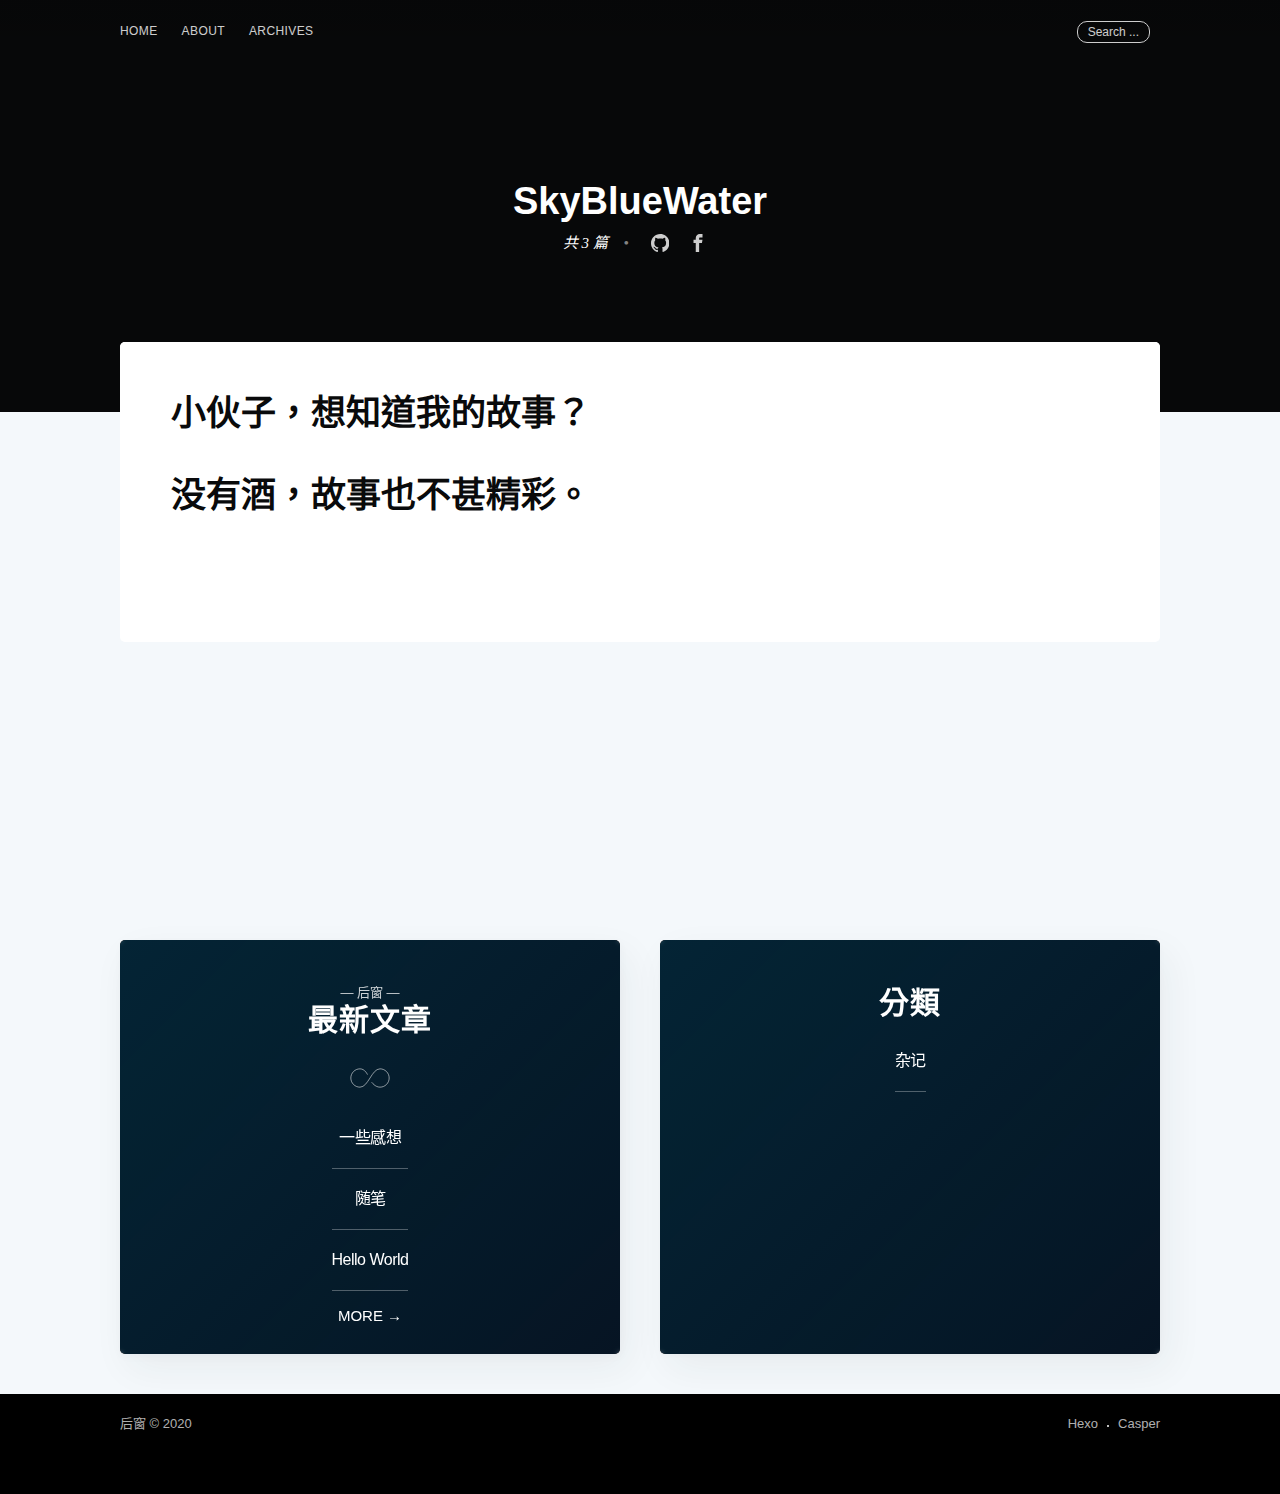
==== commit 20ed91d8: "Site updated: 2020-02-17 16:35:50" ====
--- a/about/index.html
+++ b/about/index.html
@@ -77,10 +77,6 @@
                 <a href="/archives" title="ARCHIVES">ARCHIVES</a>
             </li>
             
-            <li>
-                <a href="/categories" title="CATEGORIES">CATEGORIES</a>
-            </li>
-            
             
         </ul> 
     </div>
@@ -120,8 +116,8 @@
             
             <div class="author-meta">
                 
-                <a class="author-stats" href="/archives" title="共 2 篇">
-                    共 2 篇
+                <a class="author-stats" href="/archives" title="共 3 篇">
+                    共 3 篇
                     <span class="bull">•</span>
                 </a>
                 
@@ -153,7 +149,7 @@
 				<article class="post-full no-image">
 					<section class="post-full-content page-full-content">
 						<div id="photoswipe" class="markdown-body">
-							<h1 id="小伙子，想知道我的故事？"><a href="#小伙子，想知道我的故事？" class="headerlink" title="小伙子，想知道我的故事？"></a>小伙子，想知道我的故事？</h1>
+							<h1 id="小伙子，想知道我的故事？"><a href="#小伙子，想知道我的故事？" class="headerlink" title="小伙子，想知道我的故事？"></a>小伙子，想知道我的故事？</h1><h1 id="没有酒，故事也不甚精彩。"><a href="#没有酒，故事也不甚精彩。" class="headerlink" title="没有酒，故事也不甚精彩。"></a>没有酒，故事也不甚精彩。</h1>
 						</div>
 					</section>
 				</article>
@@ -259,6 +255,12 @@
       
       
       <li>
+        <a href="/2020/02/17/%E4%B8%80%E4%BA%9B%E6%84%9F%E6%83%B3/">一些感想</a>
+      </li>
+      
+      
+      
+      <li>
         <a href="/2020/02/16/MyFirstPessage/">随笔</a>
       </li>
       
@@ -285,7 +287,7 @@
         <h3 class="read-next-card-header-title">分類</h3>
     </header>
     <div class="read-next-card-content">
-        <ul class="category-list"><li class="category-list-item"><a class="category-list-link" href="/categories/a/">a</a></li></ul>
+        <ul class="category-list"><li class="category-list-item"><a class="category-list-link" href="/categories/%E6%9D%82%E8%AE%B0/">杂记</a></li></ul>
     </div>
 </article>
 
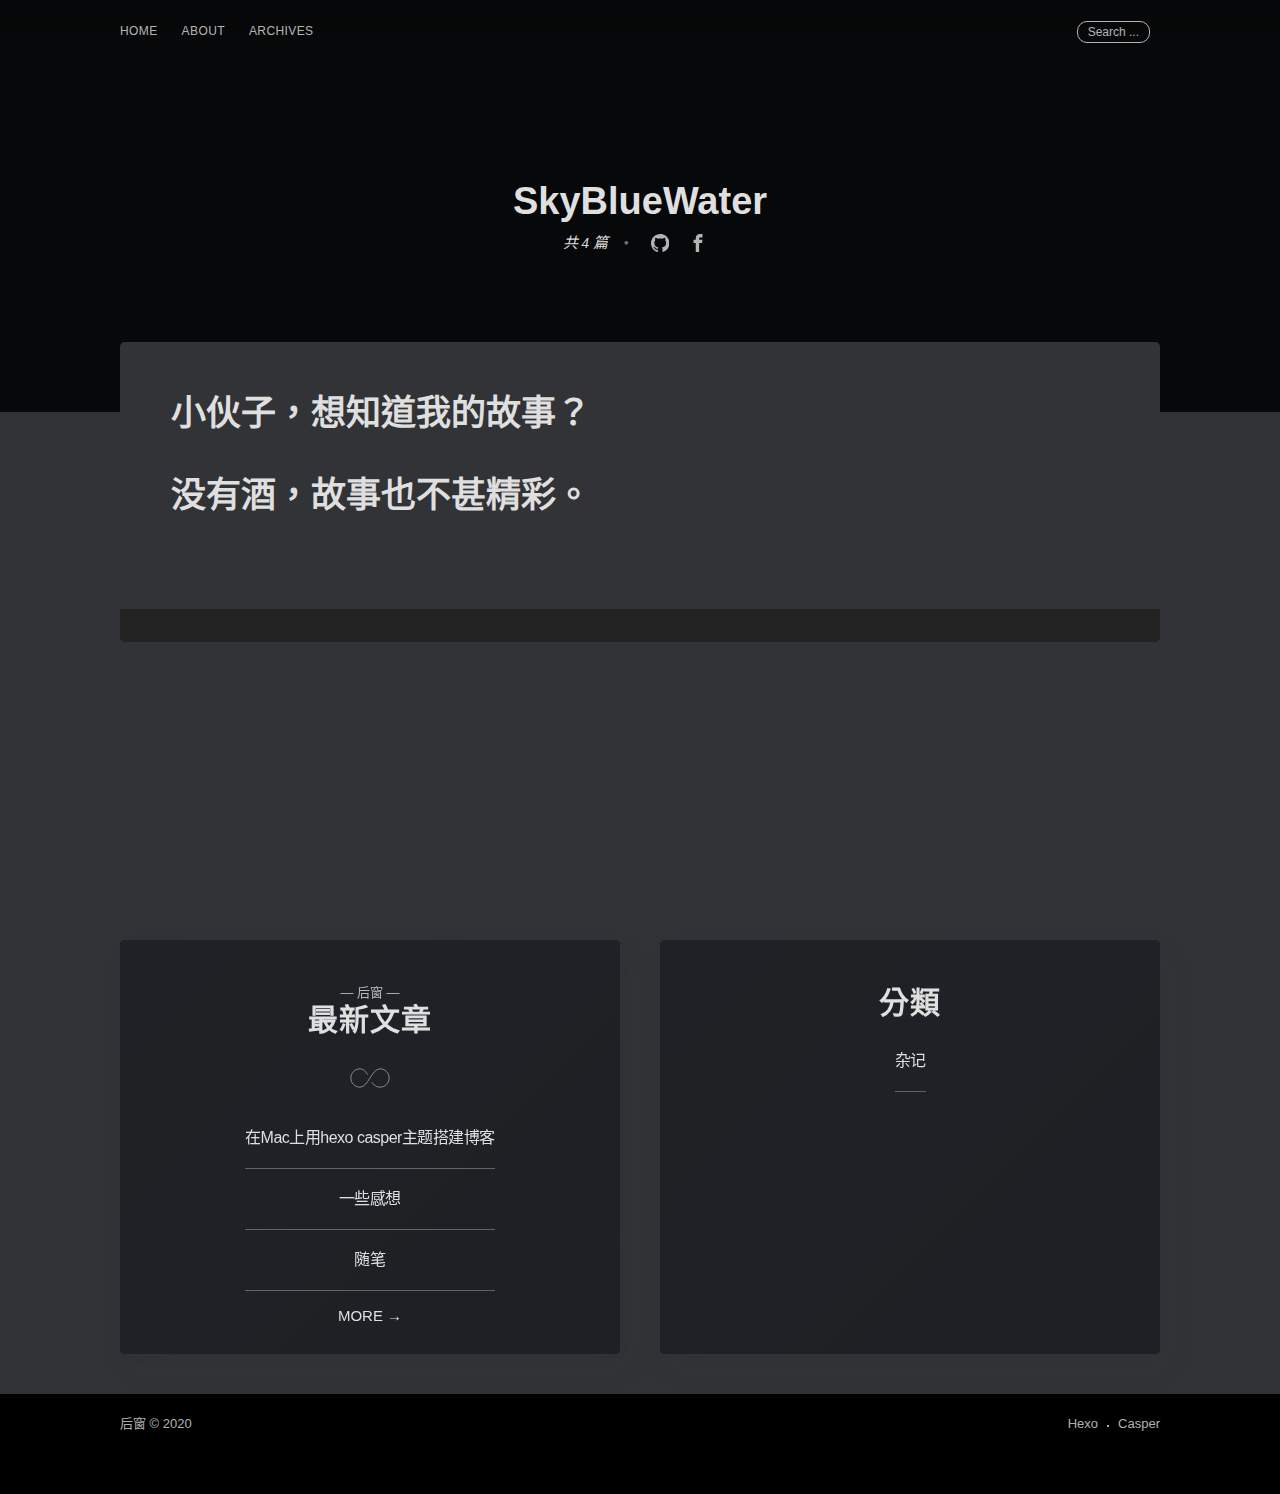
==== commit 44b6c404: "Site updated: 2020-02-18 15:55:07" ====
--- a/about/index.html
+++ b/about/index.html
@@ -116,8 +116,8 @@
             
             <div class="author-meta">
                 
-                <a class="author-stats" href="/archives" title="共 3 篇">
-                    共 3 篇
+                <a class="author-stats" href="/archives" title="共 4 篇">
+                    共 4 篇
                     <span class="bull">•</span>
                 </a>
                 
@@ -255,6 +255,12 @@
       
       
       <li>
+        <a href="/2020/02/18/%E7%94%A8hexo%E6%90%AD%E5%BB%BA%E5%8D%9A%E5%AE%A2/">在Mac上用hexo casper主题搭建博客</a>
+      </li>
+      
+      
+      
+      <li>
         <a href="/2020/02/17/%E4%B8%80%E4%BA%9B%E6%84%9F%E6%83%B3/">一些感想</a>
       </li>
       
@@ -265,10 +271,6 @@
       </li>
       
       
-      
-      <li>
-        <a href="/2020/02/16/hello-world/">Hello World</a>
-      </li>
       
       
     </ul>
--- a/css/allinonecss.min.css
+++ b/css/allinonecss.min.css
@@ -1 +1 @@
-*{margin:0;padding:0;box-sizing:inherit;--safe-area-inset-bottom:env(safe-area-inset-bottom)}html{box-sizing:border-box;font-size:62.5%;-webkit-tap-highlight-color:transparent}body,html{overflow-x:hidden}body{font-size:1.5rem;font-weight:400;line-height:2rem;font-family:"Helvetica Neue",Helvetica,"PingFang SC","Hiragino Sans GB","Microsoft YaHei","微软雅黑",Arial,sans-serif;color:var(--body-color);background:var(--body-bg);-moz-font-feature-settings:"liga" on;-webkit-font-smoothing:antialiased;-moz-osx-font-smoothing:grayscale;text-rendering:optimizeLegibility;-webkit-text-size-adjust:none}hr{position:relative;display:block;width:100%;height:1px;margin:2.5em 0;padding:0;border:0;border-top:5px solid #e3e9ed}img{max-width:100%;image-rendering:-webkit-optimize-contrast}blockquote,dl,ol,p,ul{margin:0 0 1.2em}audio,canvas,iframe,img,svg,video{vertical-align:middle}a{word-break:break-all;background-color:transparent;text-decoration:none;color:#26a8ed}a:active,a:hover{text-decoration:underline;outline:0}input{line-height:normal}input:focus{outline:0}h1,h2,h3,h4,h5,h6{line-height:1.15}.site-wrapper{display:flex;flex-direction:column;min-height:100vh}.site-main{z-index:100;flex-grow:1;-ms-flex-positive:1}.outer{position:relative;padding:0 4vw}.inner{width:100%;max-width:1040px;margin:0 auto}@media (min-width:900px){.author-template .post-feed,.home-template .post-feed,.tag-template .post-feed{margin-top:-70px;padding-top:0}.home-template .site-nav{position:relative;top:-70px}}.site-header{position:relative;padding-top:12px;padding-bottom:12px;color:var(--white-normal);background:50%/cover no-repeat #090a0b}.site-header:before{bottom:0;background:rgba(0,0,0,.18)}.site-header:after,.site-header:before{position:absolute;z-index:10;top:0;right:0;left:0;display:block;content:""}.site-header:after{bottom:auto;height:80px;background:linear-gradient(rgba(0,0,0,.1),transparent)}.site-header.no-cover:after,.site-header.no-cover:before{display:none}.site-header-content{display:flex;flex-direction:column;min-height:200px;max-height:450px;padding:10vw 4vw;text-align:center;align-items:center;-webkit-box-align:center;-webkit-box-pack:center;-ms-flex-align:center;justify-content:center}.site-title{font-size:3.8rem;font-weight:700;z-index:10;margin:0;padding:0}.site-description{font-size:2.2rem;font-weight:300;z-index:10;margin:0;padding:5px 0;letter-spacing:.5px;opacity:.8}@media (max-width:500px){h1{font-size:2.2rem}.site-title{font-size:3rem}.site-description{font-size:1.8rem}}.site-nav{font-size:1.2rem;position:relative;z-index:300;height:40px;align-items:center;justify-content:space-between}.site-nav li{margin:.5em 0;padding-left:.3em;line-height:1.6em}.site-nav,.site-nav-left{display:flex;overflow-y:hidden}.site-nav-left{margin-right:10px;white-space:nowrap;letter-spacing:.4px;align-items:center;-webkit-box-align:center;-ms-flex-align:center;-webkit-overflow-scrolling:touch;-ms-overflow-scrolling:touch}.site-nav-logo{font-size:1.7rem;font-weight:700;line-height:1em;display:block;margin-right:24px;padding:11px 0;letter-spacing:-.5px;color:var(--white-normal);flex-shrink:0}.site-nav-logo:hover{text-decoration:none}.site-nav-logo img{display:block;width:auto;height:21px}.nav{display:flex;margin:0 0 0 -12px;padding:0;list-style:none}.nav li{padding:0;text-transform:uppercase}.nav li,.nav li a{display:block;margin:0}.nav li a{padding:10px 12px;opacity:.8;color:var(--white-normal)}.nav li a:hover{text-decoration:none;opacity:1}.search-button-area,.site-nav-right{height:40px}.search-button-area,.site-nav-right,.social-links{display:flex;align-items:center;-webkit-box-align:center;-ms-flex-align:center;flex-shrink:0}.social-links a:last-of-type{padding-right:20px}.social-link{display:flex;margin:0;padding:10px;opacity:.8;color:var(--white-normal);align-items:center;-webkit-box-align:center;-webkit-box-pack:center;-ms-flex-align:center;justify-content:center}.social-link:hover{opacity:1}.social-link svg{height:1.8rem;fill:var(--white-normal)}.search-button{margin:0 10px;font-size:1.2rem;line-height:1em;display:block;padding:4px 10px;opacity:.8;color:var(--white-normal);border:1px solid var(--white-normal);border-radius:10px}.search-button:hover{text-decoration:none;opacity:1}@media (max-width:700px){.site-header{padding-right:0;padding-left:0}.site-nav-left{margin-right:0;padding-left:4vw}.site-nav-right{display:none}}.post-feed{position:relative;margin:0 -20px;padding:40px 0 0;flex-wrap:wrap}.post-card,.post-feed{display:flex}.post-card{overflow:hidden;flex-direction:column;min-height:300px;margin:0 20px 40px;transition:.5s;-webkit-transform:translate3d(0,0,0);transform:translate3d(0,0,0);-webkit-transform:translateZ(0);transform:translateZ(0);border-radius:5px;background:var(--post-card-bg);background-size:cover;box-shadow:8px 14px 20px rgba(39,44,49,.06),1px 3px 8px rgba(39,44,49,.03);flex:1 1 300px}.post-card:hover{-webkit-transform:translate3D(0,-1px,0) scale(1.02);transform:translate3D(0,-1px,0) scale(1.02)}.post-card-image-link{position:relative;display:block;overflow:hidden;border-radius:5px 5px 0 0}.post-card-image{width:auto;height:200px;background:50%/cover no-repeat #c5d2d9}.post-card-content-link{position:relative;display:block;padding:25px 25px 0;color:var(--post-card-link);flex-grow:1;-ms-flex-positive:1}.post-card-content-link:hover{text-decoration:none}.post-card-tags{font-size:1.2rem;font-weight:500;line-height:1.15em;display:block;margin-bottom:4px;letter-spacing:.5px;text-transform:uppercase;color:#738a94}.post-card-content{display:flex;flex-direction:column;-webkit-box-flex:1;-webkit-box-pack:justify;flex-grow:1;-ms-flex-pack:justify;-ms-flex-positive:1;justify-content:space-between}.post-card-meta{display:flex;padding:0 25px 25px;align-items:flex-end;-webkit-box-align:end;-webkit-box-pack:justify;-ms-flex-align:end;justify-content:space-between}.author-profile-image{width:30px;height:30px;display:block;border-radius:100%;background:#e3e9ed;-o-object-fit:cover;object-fit:cover}.author-list{display:flex;margin:0;padding:0;list-style:none;flex-wrap:wrap-reverse}.author-list-item{position:relative;margin:0;padding:0;flex-shrink:0}.static-avatar{width:34px;height:34px;margin:0 -5px;display:block;overflow:hidden;border:2px solid var(--white-normal);border-radius:100%}.author-name-tooltip{font-size:1.2rem;position:absolute;z-index:999;bottom:105%;display:block;padding:2px 8px;transition:.3s cubic-bezier(.4,.01,.165,.99);-webkit-transform:translateY(6px);transform:translateY(6px);white-space:nowrap;letter-spacing:.2px;pointer-events:none;opacity:0;color:var(--white-normal);border-radius:3px;background:#15171a}.author-list-item:hover .author-name-tooltip{-webkit-transform:translateY(0);transform:translateY(0);opacity:1}.reading-time{font-size:1.2rem;font-weight:500;line-height:33px;margin-left:20px;letter-spacing:.5px;text-transform:uppercase;color:#738a94;flex-shrink:0}@media (min-width:795px){.home-template .post-feed .post-card:nth-child(6n+1):not(.no-image){flex-direction:row;flex:1 1 100%}.home-template .post-feed .post-card:nth-child(6n+1):not(.no-image) .post-card-image-link{position:relative;border-radius:5px 0 0 5px;flex:1 1 auto}.home-template .post-feed .post-card:nth-child(6n+1):not(.no-image) .post-card-image{position:absolute;width:100%;height:100%}.home-template .post-feed .post-card:nth-child(6n+1):not(.no-image) .post-card-content{flex:0 1 357px}.home-template .post-feed .post-card:nth-child(6n+1):not(.no-image) h2{font-size:2.6rem}.home-template .post-feed .post-card:nth-child(6n+1):not(.no-image) p{font-size:1.8rem;line-height:1.55em}.home-template .post-feed .post-card:nth-child(6n+1):not(.no-image) .post-card-content-link{padding:30px 40px 0}.home-template .post-feed .post-card:nth-child(6n+1):not(.no-image) .post-card-meta{padding:0 40px 30px}}.home-template .site-header:after{display:none}@media (max-width:650px){.author-name-tooltip{display:none}.post-feed{padding-top:5vw}.post-card{margin:0 20px 20px}.post-card:hover{-webkit-transform:translate3d(0,0,0);transform:translate3d(0,0,0)}}.page-template .site-main,.post-template .site-main{padding-bottom:4vw;background:var(--post-bg)}.post-full{position:relative;z-index:50}.post-full-header{max-width:1040px;margin:0 auto;padding:5vw 3vw;text-align:center}@media (max-width:500px){.post-full-header{padding:10vw 3vw}}.post-full-meta{font-size:1.4rem;font-weight:600;display:flex;text-transform:uppercase;color:#738a94;align-items:center;-webkit-box-align:center;-webkit-box-pack:center;-ms-flex-align:center;justify-content:center}.post-full-meta-date{color:#3eb0ef}.post-full-title{font-size:4rem;margin:0;color:var(--H-title)}.date-divider{display:inline-block;margin:0 6px 1px}.post-full-image{height:800px;margin:0 -10vw -165px;border-radius:5px;background:50%/cover #c5d2d9}@media (max-width:1170px){.post-full-image{height:600px;margin:0 -4vw -100px;border-radius:0}}@media (max-width:800px){.post-full-image{height:400px}}.post-full-content{font-size:1.75rem;line-height:1.6em;position:relative;min-height:230px;margin:0 auto;padding:70px 100px 0;background:var(--post-full-content)}@media (max-width:1170px){.post-full-content{padding:5vw 7vw 0}}.post-full-content:before{left:-5px;-webkit-transform:rotate(-5deg);transform:rotate(-5deg)}.post-full-content:after,.post-full-content:before{position:absolute;z-index:-1;top:15px;display:block;width:20px;height:200px;content:"";background:rgba(39,44,49,.15);-webkit-filter:blur(5px);filter:blur(5px)}.post-full-content:after{right:-5px;-webkit-transform:rotate(5deg);transform:rotate(5deg)}.no-image .post-full-content{padding-top:0}.no-image .post-full-content:after,.no-image .post-full-content:before{display:none}.post-full-content blockquote,.post-full-content dl,.post-full-content h1,.post-full-content h2,.post-full-content h3,.post-full-content h4,.post-full-content h5,.post-full-content h6,.post-full-content ol,.post-full-content p,.post-full-content pre,.post-full-content ul{min-width:100%}.post-full-content li p{margin:0}.post-full-content iframe{margin:0 auto}.post-full-content .fluid-width-video-wrapper{margin:1.5em 0 3em}.post-full-content h1,.post-full-content h2,.post-full-content h3,.post-full-content h4,.post-full-content h5,.post-full-content h6{color:var(--H-title)}@media (max-width:500px){.post-full-meta{font-size:1.2rem;line-height:1.3em}.post-full-title{font-size:2.9rem}.post-full-image{height:350px;margin-bottom:4vw}.post-full-content{padding:0}.post-full-content:after,.post-full-content:before{display:none}}.read-next-feed{margin:0 -20px;padding:40px 0 0;flex-wrap:wrap}.read-next-card,.read-next-feed{display:flex}.read-next-card{position:relative;overflow:hidden;flex-direction:column;margin:0 20px 40px;padding:25px;border-radius:5px;background:50%/cover #15171a;box-shadow:8px 14px 38px rgba(39,44,49,.06),1px 3px 8px rgba(39,44,49,.03);flex:1 1 300px}.read-next-card:before{position:absolute;top:0;right:0;bottom:0;left:0;display:block;content:"";border-radius:5px;background:linear-gradient(135deg,rgba(0,40,60,.8),rgba(0,20,40,.7));-webkit-backdrop-filter:blur(2px);backdrop-filter:blur(2px)}.read-next-card-header{position:relative;z-index:50;padding-top:20px;text-align:center}.read-next-card-header-sitetitle{font-size:1.3rem;line-height:1.3em;display:block;opacity:.8}.read-next-card-header-title{font-size:3rem;line-height:1.2em;margin:0;padding:0 20px;letter-spacing:1px}.read-next-divider{position:relative;display:flex;height:80px;justify-content:center}.read-next-divider svg{width:40px;fill:transparent;stroke:var(--white-normal);stroke-opacity:.65;stroke-width:.5px}.read-next-card-content{font-size:1.7rem;position:relative;z-index:50;display:flex;flex-grow:1;-ms-flex-positive:1}.read-next-card-content ul{display:flex;flex-direction:column;margin:0 auto;padding:0;list-style:none;text-align:center}.read-next-card-content li{font-size:1.6rem;font-weight:200;line-height:1.25em;margin:0;padding:0;letter-spacing:-.5px}.read-next-card-content li a{font-weight:500;display:block;padding:20px 0;transition:opacity .3s;vertical-align:top;border-bottom:1px solid hsla(0,0%,100%,.3)}.read-next-card-content li:first-of-type a{padding-top:10px}.read-next-card-content li a:hover{opacity:1}.read-next-card-footer{position:relative;margin:15px 0 3px;text-align:center}.read-next-card,.read-next-card-content li a,.read-next-card-content-ext a,.read-next-card-footer a{color:var(--read-next-card-text)}.read-next-card-content li a:hover,.read-next-card-content-ext a:hover,.read-next-card-footer a:hover{color:var(--white-normal)}.floating-header{position:fixed;z-index:1000;top:0;right:0;left:0;display:flex;visibility:hidden;height:60px;transition:.5s cubic-bezier(.19,1,.22,1);-webkit-transform:translate3d(0,-120%,0);transform:translate3d(0,-120%,0);border-bottom:1px solid rgba(0,0,0,.06);background:var(--floating-header-bg);align-items:center;-webkit-box-align:center;-ms-flex-align:center}.floating-active{visibility:visible;transition:.5s cubic-bezier(.22,1,.27,1);-webkit-transform:translateZ(0);transform:translateZ(0)}.floating-header-logo{font-size:1.6rem;line-height:1em;overflow:hidden;margin:0 0 0 20px;white-space:nowrap;letter-spacing:-1px;text-overflow:ellipsis}.floating-header-logo a{font-weight:700;line-height:1.1em;display:flex;color:var(--post-card-link);align-items:center;-webkit-box-align:center;-ms-flex-align:center}.floating-header-logo a:hover{text-decoration:none}.floating-header-logo img{max-height:20px;margin:0 10px 0 0}.floating-header-divider{line-height:1em;color:var(--post-card-link);margin:0 5px}.floating-header-title{font-size:1.6rem;font-weight:700;line-height:1.3em;overflow:hidden;margin:0;white-space:nowrap;text-overflow:ellipsis;color:var(--post-card-link);flex:1}.progress{position:absolute;right:0;bottom:-1px;left:0;width:100%;height:2px;color:#3eb0ef;border:none;background:0 0;-webkit-appearance:none;-moz-appearance:none;appearance:none}.progress::-webkit-progress-bar{background-color:transparent}.progress::-webkit-progress-value{background-color:#3eb0ef}.progress::-moz-progress-bar{background-color:#3eb0ef}.progress-container{position:absolute;top:0;left:0;display:block;width:100%;height:2px;background-color:transparent}.progress-bar{display:block;width:50%;height:inherit;background-color:#3eb0ef}@media (max-width:900px){.floating-header{height:40px}.floating-header-logo,.floating-header-title{font-size:1.5rem}}@media (max-width:800px){.floating-header-logo{margin-left:10px}.floating-header-divider,.floating-header-title{visibility:hidden}}.site-header-content .author-profile-image{z-index:10;width:100px;height:100px;margin:0 0 20px;box-shadow:0 0 0 6px hsla(0,0%,100%,.1);flex-shrink:0}.site-header-content .author-bio{font-size:2rem;font-weight:300;line-height:1.3em;z-index:10;max-width:600px;margin:5px 0 10px;letter-spacing:.5px;opacity:.8;flex-shrink:0}.site-header-content .author-meta{font-family:Georgia,serif;font-style:italic;z-index:10;display:flex;margin:0 0 10px;align-items:center;-webkit-box-align:center;-webkit-box-pack:center;-ms-flex-align:center;-ms-flex-negative:0;-ms-flex-pack:center;flex-shrink:0;justify-content:center}.site-header-content .author-location svg{height:1.9rem;stroke:var(--white-normal)}.site-header-content .bull{display:inline-block;margin:0 12px;opacity:.5}.site-header-content .social-link:first-of-type{padding-left:4px}@media (max-width:500px){.site-header-content .author-bio{font-size:1.8rem;line-height:1.15em;letter-spacing:0}.author-location,.author-stats{display:none}}.error-message{text-align:center}.error-code{font-size:12vw;line-height:1em;margin:0;letter-spacing:-5px;opacity:.3}.error-description{font-size:3rem;font-weight:400;line-height:1.3em;margin:0;color:#738a94}@media (max-width:800px){.error-description{font-size:1.8rem;margin:5px 0 0}}.error-link{display:inline-block;margin-top:5px}.error-template .post-feed{padding-top:0}.search-overlay{position:fixed;z-index:9000;top:0;right:0;bottom:0;left:0;display:flex;transition:opacity .2s ease-in;pointer-events:none;will-change:transform;-webkit-transform:translateZ(0);transform:translateZ(0);opacity:0;background:rgba(0,25,40,.97);-webkit-backdrop-filter:blur(3px);backdrop-filter:blur(3px);-webkit-box-align:center;-webkit-box-pack:center;-ms-flex-align:center;justify-content:center}.search-overlay:target{pointer-events:auto;opacity:1}.site-footer{position:relative;padding-top:20px;padding-bottom:60px;color:var(--white-normal);background:#000}.site-footer-content{font-size:1.3rem;display:flex;align-items:center;-webkit-box-align:center;-webkit-box-pack:justify;-ms-flex-align:center;-ms-flex-pack:justify;flex-wrap:wrap;justify-content:space-between}.site-footer-content,.site-footer-content a{color:hsla(0,0%,100%,.7)}.site-footer-content a:hover{text-decoration:none;color:var(--white-normal)}.site-footer-nav{display:flex}.site-footer-nav a{position:relative;margin-left:20px}.site-footer-nav a:before{position:absolute;top:11px;left:-11px;display:block;width:2px;height:2px;content:"";border-radius:100%;background:var(--white-normal)}.site-footer-nav a:first-of-type:before{display:none}@media (max-width:650px){.site-footer-content{flex-direction:column}.site-footer-nav a:first-child{margin-left:0}}img[mode=aspectFill]{object-fit:cover}.copyright{display:flex;align-items:center}.leancloud-visitors{position:relative;margin-left:20px}.leancloud-visitors:before{position:absolute;top:11px;left:-11px;display:block;width:2px;height:2px;content:"";border-radius:100%;background:var(--white-normal)}.search-result-list{padding:0 1.5rem 0 2rem}.search-result{text-align:justify;word-break:break-all}.custom-page{transition:unset!important;-webkit-transform:unset!important;transform:unset!important;box-shadow:unset!important}.post-card-excerpt{text-align:justify;word-break:break-all}.page-full-content{padding:4vw!important}.author-stats{color:var(--white-normal)}.tagcloud-card{padding-bottom:20px}.post-site-header:after,.post-site-header:before{display:none}.tags-postTags{list-style:none;padding:0;margin:4vw 0}.tags-postTags li{margin-right:8px;margin-bottom:8px;display:inline-block;font-weight:400;letter-spacing:0;border-radius:3px;padding:5px 10px;background:rgba(0,0,0,.05);color:var(--link-color)}.tags-postTags li:hover{background:rgba(0,0,0,.1);color:rgba(0,0,0,.68)}.tags-postTags a{text-decoration:none;font-size:15px;color:var(--link-color-hover)}.hide{display:none}@media (max-width:500px){.post-card-title{font-size:18px!important}.post-full-content{font-size:1.6rem}}.post-card-title{margin:0 0 .5em;font-size:2rem}.b-lazy.post-img{min-height:200px;min-width:100%;background:50% no-repeat #c5d2d9!important;border-radius:4px}.b-lazy{width:auto;transition:.5s ease-in-out;opacity:.5}.b-lazy.b-loaded{min-height:0;min-width:0;opacity:1}@media (max-width:800px){.floating-header-divider,.floating-header-title{visibility:inherit!important}.floating-header-logo{margin-left:10px;padding-right:5px}.floating-header-divider{margin-left:0}}.search-button-area{margin:0 10px}@media (min-width:701px){.search-button-area{display:none}#local-search-result{width:80%!important;padding:2rem 1rem!important;margin:6rem 0 1rem!important;border-radius:4px}}.search-form{height:5rem;text-align:center;position:fixed;top:0;width:100%;background:var(--body-bg)}.search-overlay-logo{position:absolute;left:0;top:0;height:5rem;padding:1.25rem 1.8rem 1.25rem 2rem}.search-overlay-logo>img{width:2.5rem;height:2.5rem;border-radius:50%}.search-input{color:var(--post-card-link);background:var(--search-input-bg);border:none;font-size:1.5rem;border-radius:4px;height:3.5rem;margin:.75rem 1.5rem;padding:0 2rem;width:calc(100% - 14.5rem);max-width:600px}.search-overlay-close{position:absolute;right:0;top:0;height:5rem;width:5rem}.search-overlay-close:before{-webkit-transform:rotate(45deg);transform:rotate(45deg)}.search-overlay-close:after{-webkit-transform:rotate(-45deg);transform:rotate(-45deg)}.search-overlay-close:after,.search-overlay-close:before{position:absolute;top:2.4rem;right:1.8rem;width:2rem;height:2px;content:"";background:rgba(0,25,40,.97)}#local-search-result{padding-top:1rem;margin:5rem 0 0;background:var(--body-bg);color:var(--post-card-link);width:100%;overflow:auto;border-top:1px solid var(--search-input-bg)}#local-search-result ul li{list-style:none;padding-top:.8em}.search-result-title{font-size:1.8rem}.search-keyword{color:red}.site-footer-nav{-webkit-box-pack:center;-ms-flex-pack:center;flex-wrap:wrap;justify-content:center}.pagination{font-size:1.5rem;position:relative;width:80%;max-width:840px;margin:2rem auto;text-align:center}.pagination a{transition:.2s;color:#8f8f94}.page-nav{overflow:hidden;min-width:100px;text-align:center;border-radius:4px;background:var(--post-card-bg)}.page-nav .current{font-weight:700;color:#555}.page-nav .current:hover{color:#555}.page-nav>.page-number,.prev-next-post{display:inline-block;min-width:100px;padding:8px 0}.next-post,.page-nav>.next,.page-nav>.prev,.prev-post{position:absolute;display:inline-block;padding:8px 16px;transition:border .3s;text-decoration:none;border-radius:4px}.next-post,.prev-post{border:1px solid #dedede}.page-nav>.prev,.prev-post{left:0}.next-post,.page-nav>.next{right:0}.page-nav>.next:hover,.page-nav>.prev:hover,.page-number:hover,.pagination a:hover{color:var(--page-nav--hover)}@media (max-width:800px){.next-post,.page-nav>.next,.page-nav>.prev,.prev-next-post,.prev-post{position:static;width:100%}.page-nav>.page-number{width:33.3%}.pagination{width:100%;margin-bottom:.5rem}.t-g-control{top:unset!important;right:unset!important;bottom:0!important;flex-direction:row!important;width:100%;justify-content:center}.toc-main{width:100%}}#comment{padding-top:2rem}@media (min-width:1170px){#comment{padding:20px 100px 0}::-webkit-scrollbar{width:8px;height:6px;background-color:var(--post-card-bg)}::-webkit-scrollbar-track{-webkit-box-shadow:inset 0 0 3px rgba(0,0,0,.3);border-radius:6px;background-color:var(--post-card-bg)}::-webkit-scrollbar-thumb{border-radius:6px;-webkit-box-shadow:inset 0 0 3px rgba(0,0,0,.3);background-color:#555}}.v .vwrap .vedit .vemojis i{font-size:22px!important}.v *{font-size:15px!important}.v .vlist .vcard .vh .vmeta .vat{color:var(--post-card-link)!important}.v .vbtn{color:var(--post-card-link)!important;background:var(--post-full-content)!important}.v .vbtn:active,.v .vbtn:hover{color:#f6f8fa!important;border-color:var(--page-nav--hover)!important;background:var(--toc-btn-hover)!important}.v .vwrap .vedit .vctrl span{color:var(--body-color)!important}.read-next-card-content-ext{font-size:1.7rem;position:relative;z-index:50;display:flex;flex-grow:1;-ms-flex-positive:1;flex-wrap:wrap}.read-next-card-content-ext a{padding:10px}.toc-bar{z-index:666;position:fixed;height:100%;display:flex;align-items:center;transition:.5s ease-in-out}.toc-btn-bar svg{width:32px;height:32px;fill:#8a8a8a}.toc-btn{z-index:666;cursor:pointer;margin-right:10px;width:40px;height:40px;display:block;padding:4px;border-radius:4px;background:var(--toc-btn);box-shadow:0 1px 3px rgba(0,0,0,.1);transition:background .1s ease-in-out}.toc-btn:hover{background:var(--toc-btn-hover)}.toc-main{background:var(--floating-header-bg);height:100%;padding:100px 40px;border-left:1px solid rgba(0,0,0,.06);overflow-y:scroll}.toc-main::-webkit-scrollbar{display:none}.toc-main li,.toc-main ol,.toc-main ul{list-style:none}.toc{margin:0;padding:0}@media only screen and (max-width:767px){.toc-bar{width:100%;top:100%}.toc-btn-bar{text-align:center;position:fixed;bottom:0;padding-bottom:calc(var(--safe-area-inset-bottom) - 10px);z-index:666;width:100%;display:flex;flex-direction:row;justify-content:center}.toc-btn{margin:0 5px 10px}}@media only screen and (min-width:768px){.toc-bar{right:-100%}.toc-btn:nth-child(2){margin:10px 10px 10px 0}}code,pre{font-family:"Roboto Mono",Monaco,courier,monospace;font-size:.9em;background-color:var(--color-1);-webkit-font-smoothing:initial;-moz-osx-font-smoothing:initial}code{color:#e96900;padding:3px 5px;margin:0 2px;border-radius:2px;white-space:nowrap}kbd{margin:0 4px;padding:3px 4px;background:#eee;color:#555;border-radius:3px;box-shadow:inset 0 -1px 0 rgba(0,0,0,.25)}em{color:#7f8c8d}.markdown-body>:first-child{margin-top:0}.markdown-body li{margin:.5em 0;padding-left:.3em;line-height:1.6em}.markdown-body img{max-width:100%}.markdown-body span.light{color:#7f8c8d}.markdown-body span.info{font-size:.85em;display:inline-block;vertical-align:middle;width:280px;margin-left:20px}.markdown-body h1{margin:0 0 1.2em}.markdown-body h2{margin-top:2em;margin-bottom:1em;padding-bottom:.6em;border-bottom:1px solid #ddd}.markdown-body h3{line-height:1.2;position:relative}.markdown-body h3,.markdown-body h4,.markdown-body h5,.markdown-body strong{margin-bottom:1em;font-weight:600;color:var(--color-2);margin-top:1.5em}.markdown-body figure{margin-bottom:1.2em}.markdown-body p{line-height:1.6em;position:relative;z-index:1;text-align:left}.markdown-body ol,.markdown-body ul{padding-left:1.5em;position:inherit}.markdown-body ol ol,.markdown-body ol ul,.markdown-body ul ol,.markdown-body ul ul{margin:0}.markdown-body a{color:#26a8ed;font-weight:600}.markdown-body a.button{font-size:.9em;color:#fff;margin:.2em 0;width:180px;text-align:center;padding:12px 24px;display:inline-block;vertical-align:middle}.markdown-body h2 a,.markdown-body h2 button,.markdown-body h3 a,.markdown-body h3 button{pointer-events:auto;color:#2c3e50}.markdown-body blockquote{margin:2em 0;padding:20px 0 20px 20px;border-left:4px solid #26a8ed}.markdown-body blockquote p{font-weight:600;margin-left:0;margin-bottom:0;padding-bottom:0}.markdown-body iframe{margin:1em 0}.markdown-body>table{word-break:keep-all;border-spacing:0;border-collapse:collapse;margin:1.2em auto;padding:0;display:block;overflow-x:auto}.markdown-body>table td,.markdown-body>table th{line-height:1.5em;padding:.4em .8em;border:1px solid #ddd}.markdown-body>table th{font-weight:700;text-align:left}.markdown-body>table th,.markdown-body>table tr:nth-child(2n){background-color:var(--color-1)}.markdown-body>table th code,.markdown-body>table tr:nth-child(2n) code{background-color:#efefef}.markdown-body p.error,.markdown-body p.success,.markdown-body p.warn{padding:12px 24px 12px 30px;margin:2em 0;border-left-width:4px;border-left-style:solid;background-color:var(--color-1);position:relative;border-bottom-right-radius:2px;border-top-right-radius:2px}.markdown-body p.error:before,.markdown-body p.success:before,.markdown-body p.warn:before{position:absolute;top:14px;left:-12px;color:#fff;width:20px;height:20px;border-radius:100%;text-align:center;line-height:20px;font-weight:700;font-family:Dosis,"Source Sans Pro","Helvetica Neue",Arial,sans-serif;font-size:14px}.markdown-body p.error code,.markdown-body p.success code,.markdown-body p.warn code{background-color:#efefef}.markdown-body p.error em,.markdown-body p.success em,.markdown-body p.warn em{color:#34495e}.markdown-body p.error{border-left-color:#f66}.markdown-body p.error:before{content:"\2717";background-color:#f66}.markdown-body p.warn{border-left-color:#f90}.markdown-body p.warn:before{content:"!";background-color:#f90}.markdown-body p.success{border-left-color:#42b983}.markdown-body p.success:before{content:"\2713";background-color:#42b983}.highlight{overflow-x:auto;overflow-y:hidden;background-color:var(--color-1);padding:.4em 0 0;line-height:1.1em;border-radius:2px;position:relative}.highlight table,.highlight td,.highlight tr{width:100%;border-collapse:collapse;padding:0;margin:0}.highlight .gutter{width:1.5em}.highlight .code pre{padding:1.2em 1.4em;margin:0}.highlight .code .line{min-height:1.5em}.highlight.bash .code:before,.highlight.css .code:before,.highlight.html .code:before,.highlight.js .code:before{position:absolute;top:0;right:0;padding:5px 10px 0;color:#ccc;text-align:right;font-size:1.4rem;line-height:15px;height:15px;font-weight:600}.highlight.html .code:before{content:"HTML"}.highlight.js .code:before{content:"JS"}.highlight.bash .code:before{content:"Shell"}.highlight.css .code:before{content:"CSS"}.gutter pre{color:#999;margin-bottom:0;padding:1.2em 0 1.2em 1.4em;font-size:.9em}pre{margin-bottom:1.2em;color:var(--pre-color);line-height:1.45;overflow:auto}pre .constant,pre .function .keyword{color:#0092db}pre .attribute,pre .keyword{color:#e96900}pre .literal,pre .number{color:#ae81ff}pre .change,pre .clojure .built_in,pre .flow,pre .lisp .title,pre .nginx .title,pre .tag,pre .tag .title,pre .tex .special,pre .winutils{color:#2973b7}pre .class .title{color:#fff}pre .regexp,pre .symbol,pre .symbol .string,pre .value{color:#42b983}pre .title{color:#a6e22e}pre .addition,pre .apache .cbracket,pre .apache .tag,pre .attr_selector,pre .built_in,pre .django .filter .argument,pre .django .template_tag,pre .django .variable,pre .envvar,pre .haskell .type,pre .javadoc,pre .preprocessor,pre .prompt,pre .pseudo,pre .ruby .class .parent,pre .smalltalk .array,pre .smalltalk .class,pre .smalltalk .localvars,pre .sql .aggregate,pre .stream,pre .string,pre .subst,pre .tag .value,pre .tex .command{color:#42b983}pre .apache .sqbracket,pre .comment,pre .deletion,pre .doctype,pre .java .annotation,pre .pi,pre .python .decorator,pre .shebang,pre .template_comment,pre .tex .formula{color:#b3b3b3}pre .coffeescript .javascript,pre .javascript .xml,pre .tex .formula,pre .xml .cdata,pre .xml .css,pre .xml .javascript,pre .xml .vbscript{opacity:.5}:root{--body-bg:#F4F8FB;--body-color:#3C484E;--post-bg:#FFFFFF;--H-title:#090A0B;--white-normal:#FFFFFF;--post-card-link:#15171A;--post-card-bg:#FFFFFF;--post-full-content:#FFFFFF;--read-next-card-text:#FFFFFF;--search-input-bg:rgba(0, 0, 0, 0.04);--page-nav--hover:#3C484E;--floating-header-bg:rgba(255, 255, 255, .95);--toc-btn:#f6f8fa;--toc-btn-hover:#F0F2F3;--color-1:#f8f8f8;--color-2:#2c3e50;--pre-color:#525252}@media (prefers-color-scheme:dark){:root{--body-bg:#323336;--body-color:#dfdfdf;--H-title:#dfdfdf;--white-normal:#dfdfdf;--post-bg:#323336;--post-card-link:#dfdfdf;--post-card-bg:#222;--post-full-content:#323336;--page-nav--hover:#dfdfdf;--read-next-card-text:#dfdfdf;--search-input-bg:rgba(255, 255, 255, 0.04);--floating-header-bg:rgba(34, 34, 34, .95);--toc-btn:#222;--toc-btn-hover:#2B2B2B;--color-1:#222;--color-2:#dfdfdf;--pre-color:#dfdfdf}.b-lazy.b-loaded{opacity:.85}.b-lazy.b-loaded:hover{opacity:1}.read-next-card:before{background:linear-gradient(135deg,rgba(33,37,41,.8),rgba(33,37,41,.7))}.search-overlay-close:after,.search-overlay-close:before{background:#fff}.search-overlay,.tags-postTags li{background:#222}.tags-postTags li:hover{background:#2b2b2b}.next-post,.prev-post{color:#dfdfdf}.v input,.v textarea{color:#dfdfdf!important}.v code,.v pre,.vpreview{background-color:#222!important}.v .vlist .vcard .vhead .vsys{background:unset!important}.v .vlist .vcard .vh,.v .vlist .vcard .vquote{border:none!important}.v .vlist{background:#111;padding:0 1.5rem;border-radius:4px}.v .vlist .vcard .vcontent.expand:before{background:linear-gradient(180deg,rgba(82,82,82,0),rgba(50,51,54,.9))!important}.v .vlist .vcard .vcontent.expand:after{background:rgba(50,51,54,.9)!important}}+*{margin:0;padding:0;box-sizing:inherit;--safe-area-inset-bottom:env(safe-area-inset-bottom)}html{box-sizing:border-box;font-size:62.5%;-webkit-tap-highlight-color:transparent}body,html{overflow-x:hidden}body{font-size:1.5rem;font-weight:400;line-height:2rem;font-family:"Helvetica Neue",Helvetica,"PingFang SC","Hiragino Sans GB","Microsoft YaHei","微软雅黑",Arial,sans-serif;color:var(--body-color);background:var(--body-bg);-moz-font-feature-settings:"liga" on;-webkit-font-smoothing:antialiased;-moz-osx-font-smoothing:grayscale;text-rendering:optimizeLegibility;-webkit-text-size-adjust:none}hr{position:relative;display:block;width:100%;height:1px;margin:2.5em 0;padding:0;border:0;border-top:5px solid #e3e9ed}img{max-width:100%;image-rendering:-webkit-optimize-contrast}blockquote,dl,ol,p,ul{margin:0 0 1.2em}audio,canvas,iframe,img,svg,video{vertical-align:middle}a{word-break:break-all;background-color:transparent;text-decoration:none;color:#26a8ed}a:active,a:hover{text-decoration:underline;outline:0}input{line-height:normal}input:focus{outline:0}h1,h2,h3,h4,h5,h6{line-height:1.15}.site-wrapper{display:flex;flex-direction:column;min-height:100vh}.site-main{z-index:100;flex-grow:1;-ms-flex-positive:1}.outer{position:relative;padding:0 4vw}.inner{width:100%;max-width:1040px;margin:0 auto}@media (min-width:900px){.author-template .post-feed,.home-template .post-feed,.tag-template .post-feed{margin-top:-70px;padding-top:0}.home-template .site-nav{position:relative;top:-70px}}.site-header{position:relative;padding-top:12px;padding-bottom:12px;color:var(--white-normal);background:50%/cover no-repeat #090a0b}.site-header:before{bottom:0;background:rgba(0,0,0,.18)}.site-header:after,.site-header:before{position:absolute;z-index:10;top:0;right:0;left:0;display:block;content:""}.site-header:after{bottom:auto;height:80px;background:linear-gradient(rgba(0,0,0,.1),transparent)}.site-header.no-cover:after,.site-header.no-cover:before{display:none}.site-header-content{display:flex;flex-direction:column;min-height:200px;max-height:450px;padding:10vw 4vw;text-align:center;align-items:center;-webkit-box-align:center;-webkit-box-pack:center;-ms-flex-align:center;justify-content:center}.site-title{font-size:3.8rem;font-weight:700;z-index:10;margin:0;padding:0}.site-description{font-size:2.2rem;font-weight:300;z-index:10;margin:0;padding:5px 0;letter-spacing:.5px;opacity:.8}@media (max-width:500px){h1{font-size:2.2rem}.site-title{font-size:3rem}.site-description{font-size:1.8rem}}.site-nav{font-size:1.2rem;position:relative;z-index:300;height:40px;align-items:center;justify-content:space-between}.site-nav li{margin:.5em 0;padding-left:.3em;line-height:1.6em}.site-nav,.site-nav-left{display:flex;overflow-y:hidden}.site-nav-left{margin-right:10px;white-space:nowrap;letter-spacing:.4px;align-items:center;-webkit-box-align:center;-ms-flex-align:center;-webkit-overflow-scrolling:touch;-ms-overflow-scrolling:touch}.site-nav-logo{font-size:1.7rem;font-weight:700;line-height:1em;display:block;margin-right:24px;padding:11px 0;letter-spacing:-.5px;color:var(--white-normal);flex-shrink:0}.site-nav-logo:hover{text-decoration:none}.site-nav-logo img{display:block;width:auto;height:21px}.nav{display:flex;margin:0 0 0 -12px;padding:0;list-style:none}.nav li{padding:0;text-transform:uppercase}.nav li,.nav li a{display:block;margin:0}.nav li a{padding:10px 12px;opacity:.8;color:var(--white-normal)}.nav li a:hover{text-decoration:none;opacity:1}.search-button-area,.site-nav-right{height:40px}.search-button-area,.site-nav-right,.social-links{display:flex;align-items:center;-webkit-box-align:center;-ms-flex-align:center;flex-shrink:0}.social-links a:last-of-type{padding-right:20px}.social-link{display:flex;margin:0;padding:10px;opacity:.8;color:var(--white-normal);align-items:center;-webkit-box-align:center;-webkit-box-pack:center;-ms-flex-align:center;justify-content:center}.social-link:hover{opacity:1}.social-link svg{height:1.8rem;fill:var(--white-normal)}.search-button{margin:0 10px;font-size:1.2rem;line-height:1em;display:block;padding:4px 10px;opacity:.8;color:var(--white-normal);border:1px solid var(--white-normal);border-radius:10px}.search-button:hover{text-decoration:none;opacity:1}@media (max-width:700px){.site-header{padding-right:0;padding-left:0}.site-nav-left{margin-right:0;padding-left:4vw}.site-nav-right{display:none}}.post-feed{position:relative;margin:0 -20px;padding:40px 0 0;flex-wrap:wrap}.post-card,.post-feed{display:flex}.post-card{overflow:hidden;flex-direction:column;min-height:300px;margin:0 20px 40px;transition:.5s;-webkit-transform:translate3d(0,0,0);transform:translate3d(0,0,0);-webkit-transform:translateZ(0);transform:translateZ(0);border-radius:5px;background:var(--post-card-bg);background-size:cover;box-shadow:8px 14px 20px rgba(39,44,49,.06),1px 3px 8px rgba(39,44,49,.03);flex:1 1 300px}.post-card:hover{-webkit-transform:translate3D(0,-1px,0) scale(1.02);transform:translate3D(0,-1px,0) scale(1.02)}.post-card-image-link{position:relative;display:block;overflow:hidden;border-radius:5px 5px 0 0}.post-card-image{width:auto;height:200px;background:50%/cover no-repeat #c5d2d9}.post-card-content-link{position:relative;display:block;padding:25px 25px 0;color:var(--post-card-link);flex-grow:1;-ms-flex-positive:1}.post-card-content-link:hover{text-decoration:none}.post-card-tags{font-size:1.2rem;font-weight:500;line-height:1.15em;display:block;margin-bottom:4px;letter-spacing:.5px;text-transform:uppercase;color:#738a94}.post-card-content{display:flex;flex-direction:column;-webkit-box-flex:1;-webkit-box-pack:justify;flex-grow:1;-ms-flex-pack:justify;-ms-flex-positive:1;justify-content:space-between}.post-card-meta{display:flex;padding:0 25px 25px;align-items:flex-end;-webkit-box-align:end;-webkit-box-pack:justify;-ms-flex-align:end;justify-content:space-between}.author-profile-image{width:30px;height:30px;display:block;border-radius:100%;background:#e3e9ed;-o-object-fit:cover;object-fit:cover}.author-list{display:flex;margin:0;padding:0;list-style:none;flex-wrap:wrap-reverse}.author-list-item{position:relative;margin:0;padding:0;flex-shrink:0}.static-avatar{width:34px;height:34px;margin:0 -5px;display:block;overflow:hidden;border:2px solid var(--white-normal);border-radius:100%}.author-name-tooltip{font-size:1.2rem;position:absolute;z-index:999;bottom:105%;display:block;padding:2px 8px;transition:.3s cubic-bezier(.4,.01,.165,.99);-webkit-transform:translateY(6px);transform:translateY(6px);white-space:nowrap;letter-spacing:.2px;pointer-events:none;opacity:0;color:var(--white-normal);border-radius:3px;background:#15171a}.author-list-item:hover .author-name-tooltip{-webkit-transform:translateY(0);transform:translateY(0);opacity:1}.reading-time{font-size:1.2rem;font-weight:500;line-height:33px;margin-left:20px;letter-spacing:.5px;text-transform:uppercase;color:#738a94;flex-shrink:0}@media (min-width:795px){.home-template .post-feed .post-card:nth-child(6n+1):not(.no-image){flex-direction:row;flex:1 1 100%}.home-template .post-feed .post-card:nth-child(6n+1):not(.no-image) .post-card-image-link{position:relative;border-radius:5px 0 0 5px;flex:1 1 auto}.home-template .post-feed .post-card:nth-child(6n+1):not(.no-image) .post-card-image{position:absolute;width:100%;height:100%}.home-template .post-feed .post-card:nth-child(6n+1):not(.no-image) .post-card-content{flex:0 1 357px}.home-template .post-feed .post-card:nth-child(6n+1):not(.no-image) h2{font-size:2.6rem}.home-template .post-feed .post-card:nth-child(6n+1):not(.no-image) p{font-size:1.8rem;line-height:1.55em}.home-template .post-feed .post-card:nth-child(6n+1):not(.no-image) .post-card-content-link{padding:30px 40px 0}.home-template .post-feed .post-card:nth-child(6n+1):not(.no-image) .post-card-meta{padding:0 40px 30px}}.home-template .site-header:after{display:none}@media (max-width:650px){.author-name-tooltip{display:none}.post-feed{padding-top:5vw}.post-card{margin:0 20px 20px}.post-card:hover{-webkit-transform:translate3d(0,0,0);transform:translate3d(0,0,0)}}.page-template .site-main,.post-template .site-main{padding-bottom:4vw;background:var(--post-bg)}.post-full{position:relative;z-index:50}.post-full-header{max-width:1040px;margin:0 auto;padding:5vw 3vw;text-align:center}@media (max-width:500px){.post-full-header{padding:10vw 3vw}}.post-full-meta{font-size:1.4rem;font-weight:600;display:flex;text-transform:uppercase;color:#738a94;align-items:center;-webkit-box-align:center;-webkit-box-pack:center;-ms-flex-align:center;justify-content:center}.post-full-meta-date{color:#3eb0ef}.post-full-title{font-size:4rem;margin:0;color:var(--H-title)}.date-divider{display:inline-block;margin:0 6px 1px}.post-full-image{height:800px;margin:0 -10vw -165px;border-radius:5px;background:50%/cover #c5d2d9}@media (max-width:1170px){.post-full-image{height:600px;margin:0 -4vw -100px;border-radius:0}}@media (max-width:800px){.post-full-image{height:400px}}.post-full-content{font-size:1.75rem;line-height:1.6em;position:relative;min-height:230px;margin:0 auto;padding:70px 100px 0;background:var(--post-full-content)}@media (max-width:1170px){.post-full-content{padding:5vw 7vw 0}}.post-full-content:before{left:-5px;-webkit-transform:rotate(-5deg);transform:rotate(-5deg)}.post-full-content:after,.post-full-content:before{position:absolute;z-index:-1;top:15px;display:block;width:20px;height:200px;content:"";background:rgba(39,44,49,.15);-webkit-filter:blur(5px);filter:blur(5px)}.post-full-content:after{right:-5px;-webkit-transform:rotate(5deg);transform:rotate(5deg)}.no-image .post-full-content{padding-top:0}.no-image .post-full-content:after,.no-image .post-full-content:before{display:none}.post-full-content blockquote,.post-full-content dl,.post-full-content h1,.post-full-content h2,.post-full-content h3,.post-full-content h4,.post-full-content h5,.post-full-content h6,.post-full-content ol,.post-full-content p,.post-full-content pre,.post-full-content ul{min-width:100%}.post-full-content li p{margin:0}.post-full-content iframe{margin:0 auto}.post-full-content .fluid-width-video-wrapper{margin:1.5em 0 3em}.post-full-content h1,.post-full-content h2,.post-full-content h3,.post-full-content h4,.post-full-content h5,.post-full-content h6{color:var(--H-title)}@media (max-width:500px){.post-full-meta{font-size:1.2rem;line-height:1.3em}.post-full-title{font-size:2.9rem}.post-full-image{height:350px;margin-bottom:4vw}.post-full-content{padding:0}.post-full-content:after,.post-full-content:before{display:none}}.read-next-feed{margin:0 -20px;padding:40px 0 0;flex-wrap:wrap}.read-next-card,.read-next-feed{display:flex}.read-next-card{position:relative;overflow:hidden;flex-direction:column;margin:0 20px 40px;padding:25px;border-radius:5px;background:50%/cover #15171a;box-shadow:8px 14px 38px rgba(39,44,49,.06),1px 3px 8px rgba(39,44,49,.03);flex:1 1 300px}.read-next-card:before{position:absolute;top:0;right:0;bottom:0;left:0;display:block;content:"";border-radius:5px;background:linear-gradient(135deg,rgba(0,40,60,.8),rgba(0,20,40,.7));-webkit-backdrop-filter:blur(2px);backdrop-filter:blur(2px)}.read-next-card-header{position:relative;z-index:50;padding-top:20px;text-align:center}.read-next-card-header-sitetitle{font-size:1.3rem;line-height:1.3em;display:block;opacity:.8}.read-next-card-header-title{font-size:3rem;line-height:1.2em;margin:0;padding:0 20px;letter-spacing:1px}.read-next-divider{position:relative;display:flex;height:80px;justify-content:center}.read-next-divider svg{width:40px;fill:transparent;stroke:var(--white-normal);stroke-opacity:.65;stroke-width:.5px}.read-next-card-content{font-size:1.7rem;position:relative;z-index:50;display:flex;flex-grow:1;-ms-flex-positive:1}.read-next-card-content ul{display:flex;flex-direction:column;margin:0 auto;padding:0;list-style:none;text-align:center}.read-next-card-content li{font-size:1.6rem;font-weight:200;line-height:1.25em;margin:0;padding:0;letter-spacing:-.5px}.read-next-card-content li a{font-weight:500;display:block;padding:20px 0;transition:opacity .3s;vertical-align:top;border-bottom:1px solid hsla(0,0%,100%,.3)}.read-next-card-content li:first-of-type a{padding-top:10px}.read-next-card-content li a:hover{opacity:1}.read-next-card-footer{position:relative;margin:15px 0 3px;text-align:center}.read-next-card,.read-next-card-content li a,.read-next-card-content-ext a,.read-next-card-footer a{color:var(--read-next-card-text)}.read-next-card-content li a:hover,.read-next-card-content-ext a:hover,.read-next-card-footer a:hover{color:var(--white-normal)}.floating-header{position:fixed;z-index:1000;top:0;right:0;left:0;display:flex;visibility:hidden;height:60px;transition:.5s cubic-bezier(.19,1,.22,1);-webkit-transform:translate3d(0,-120%,0);transform:translate3d(0,-120%,0);border-bottom:1px solid rgba(0,0,0,.06);background:var(--floating-header-bg);align-items:center;-webkit-box-align:center;-ms-flex-align:center}.floating-active{visibility:visible;transition:.5s cubic-bezier(.22,1,.27,1);-webkit-transform:translateZ(0);transform:translateZ(0)}.floating-header-logo{font-size:1.6rem;line-height:1em;overflow:hidden;margin:0 0 0 20px;white-space:nowrap;letter-spacing:-1px;text-overflow:ellipsis}.floating-header-logo a{font-weight:700;line-height:1.1em;display:flex;color:var(--post-card-link);align-items:center;-webkit-box-align:center;-ms-flex-align:center}.floating-header-logo a:hover{text-decoration:none}.floating-header-logo img{max-height:20px;margin:0 10px 0 0}.floating-header-divider{line-height:1em;color:var(--post-card-link);margin:0 5px}.floating-header-title{font-size:1.6rem;font-weight:700;line-height:1.3em;overflow:hidden;margin:0;white-space:nowrap;text-overflow:ellipsis;color:var(--post-card-link);flex:1}.progress{position:absolute;right:0;bottom:-1px;left:0;width:100%;height:2px;color:#3eb0ef;border:none;background:0 0;-webkit-appearance:none;-moz-appearance:none;appearance:none}.progress::-webkit-progress-bar{background-color:transparent}.progress::-webkit-progress-value{background-color:#3eb0ef}.progress::-moz-progress-bar{background-color:#3eb0ef}.progress-container{position:absolute;top:0;left:0;display:block;width:100%;height:2px;background-color:transparent}.progress-bar{display:block;width:50%;height:inherit;background-color:#3eb0ef}@media (max-width:900px){.floating-header{height:40px}.floating-header-logo,.floating-header-title{font-size:1.5rem}}@media (max-width:800px){.floating-header-logo{margin-left:10px}.floating-header-divider,.floating-header-title{visibility:hidden}}.site-header-content .author-profile-image{z-index:10;width:100px;height:100px;margin:0 0 20px;box-shadow:0 0 0 6px hsla(0,0%,100%,.1);flex-shrink:0}.site-header-content .author-bio{font-size:2rem;font-weight:300;line-height:1.3em;z-index:10;max-width:600px;margin:5px 0 10px;letter-spacing:.5px;opacity:.8;flex-shrink:0}.site-header-content .author-meta{font-family:Georgia,serif;font-style:italic;z-index:10;display:flex;margin:0 0 10px;align-items:center;-webkit-box-align:center;-webkit-box-pack:center;-ms-flex-align:center;-ms-flex-negative:0;-ms-flex-pack:center;flex-shrink:0;justify-content:center}.site-header-content .author-location svg{height:1.9rem;stroke:var(--white-normal)}.site-header-content .bull{display:inline-block;margin:0 12px;opacity:.5}.site-header-content .social-link:first-of-type{padding-left:4px}@media (max-width:500px){.site-header-content .author-bio{font-size:1.8rem;line-height:1.15em;letter-spacing:0}.author-location,.author-stats{display:none}}.error-message{text-align:center}.error-code{font-size:12vw;line-height:1em;margin:0;letter-spacing:-5px;opacity:.3}.error-description{font-size:3rem;font-weight:400;line-height:1.3em;margin:0;color:#738a94}@media (max-width:800px){.error-description{font-size:1.8rem;margin:5px 0 0}}.error-link{display:inline-block;margin-top:5px}.error-template .post-feed{padding-top:0}.search-overlay{position:fixed;z-index:9000;top:0;right:0;bottom:0;left:0;display:flex;transition:opacity .2s ease-in;pointer-events:none;will-change:transform;-webkit-transform:translateZ(0);transform:translateZ(0);opacity:0;background:rgba(0,25,40,.97);-webkit-backdrop-filter:blur(3px);backdrop-filter:blur(3px);-webkit-box-align:center;-webkit-box-pack:center;-ms-flex-align:center;justify-content:center}.search-overlay:target{pointer-events:auto;opacity:1}.site-footer{position:relative;padding-top:20px;padding-bottom:60px;color:var(--white-normal);background:#000}.site-footer-content{font-size:1.3rem;display:flex;align-items:center;-webkit-box-align:center;-webkit-box-pack:justify;-ms-flex-align:center;-ms-flex-pack:justify;flex-wrap:wrap;justify-content:space-between}.site-footer-content,.site-footer-content a{color:hsla(0,0%,100%,.7)}.site-footer-content a:hover{text-decoration:none;color:var(--white-normal)}.site-footer-nav{display:flex}.site-footer-nav a{position:relative;margin-left:20px}.site-footer-nav a:before{position:absolute;top:11px;left:-11px;display:block;width:2px;height:2px;content:"";border-radius:100%;background:var(--white-normal)}.site-footer-nav a:first-of-type:before{display:none}@media (max-width:650px){.site-footer-content{flex-direction:column}.site-footer-nav a:first-child{margin-left:0}}img[mode         = aspectFill]{object-fit:cover}.copyright{display:flex;align-items:center}.leancloud-visitors{position:relative;margin-left:20px}.leancloud-visitors:before{position:absolute;top:11px;left:-11px;display:block;width:2px;height:2px;content:"";border-radius:100%;background:var(--white-normal)}.search-result-list{padding:0 1.5rem 0 2rem}.search-result{text-align:justify;word-break:break-all}.custom-page{transition:unset!important;-webkit-transform:unset!important;transform:unset!important;box-shadow:unset!important}.post-card-excerpt{text-align:justify;word-break:break-all}.page-full-content{padding:4vw!important}.author-stats{color:var(--white-normal)}.tagcloud-card{padding-bottom:20px}.post-site-header:after,.post-site-header:before{display:none}.tags-postTags{list-style:none;padding:0;margin:4vw 0}.tags-postTags li{margin-right:8px;margin-bottom:8px;display:inline-block;font-weight:400;letter-spacing:0;border-radius:3px;padding:5px 10px;background:rgba(0,0,0,.05);color:var(--link-color)}.tags-postTags li:hover{background:rgba(0,0,0,.1);color:rgba(0,0,0,.68)}.tags-postTags a{text-decoration:none;font-size:15px;color:var(--link-color-hover)}.hide{display:none}@media (max-width:500px){.post-card-title{font-size:18px!important}.post-full-content{font-size:1.6rem}}.post-card-title{margin:0 0 .5em;font-size:2rem}.b-lazy.post-img{min-height:200px;min-width:100%;background:50% no-repeat #c5d2d9!important;border-radius:4px}.b-lazy{width:auto;transition:.5s ease-in-out;opacity:.5}.b-lazy.b-loaded{min-height:0;min-width:0;opacity:1}@media (max-width:800px){.floating-header-divider,.floating-header-title{visibility:inherit!important}.floating-header-logo{margin-left:10px;padding-right:5px}.floating-header-divider{margin-left:0}}.search-button-area{margin:0 10px}@media (min-width:701px){.search-button-area{display:none}#local-search-result{width:80%!important;padding:2rem 1rem!important;margin:6rem 0 1rem!important;border-radius:4px}}.search-form{height:5rem;text-align:center;position:fixed;top:0;width:100%;background:var(--body-bg)}.search-overlay-logo{position:absolute;left:0;top:0;height:5rem;padding:1.25rem 1.8rem 1.25rem 2rem}.search-overlay-logo>img{width:2.5rem;height:2.5rem;border-radius:50%}.search-input{color:var(--post-card-link);background:var(--search-input-bg);border:none;font-size:1.5rem;border-radius:4px;height:3.5rem;margin:.75rem 1.5rem;padding:0 2rem;width:calc(100% - 14.5rem);max-width:600px}.search-overlay-close{position:absolute;right:0;top:0;height:5rem;width:5rem}.search-overlay-close:before{-webkit-transform:rotate(45deg);transform:rotate(45deg)}.search-overlay-close:after{-webkit-transform:rotate(-45deg);transform:rotate(-45deg)}.search-overlay-close:after,.search-overlay-close:before{position:absolute;top:2.4rem;right:1.8rem;width:2rem;height:2px;content:"";background:rgba(0,25,40,.97)}#local-search-result{padding-top:1rem;margin:5rem 0 0;background:var(--body-bg);color:var(--post-card-link);width:100%;overflow:auto;border-top:1px solid var(--search-input-bg)}#local-search-result ul li{list-style:none;padding-top:.8em}.search-result-title{font-size:1.8rem}.search-keyword{color:red}.site-footer-nav{-webkit-box-pack:center;-ms-flex-pack:center;flex-wrap:wrap;justify-content:center}.pagination{font-size:1.5rem;position:relative;width:80%;max-width:840px;margin:2rem auto;text-align:center}.pagination a{transition:.2s;color:#8f8f94}.page-nav{overflow:hidden;min-width:100px;text-align:center;border-radius:4px;background:var(--post-card-bg)}.page-nav .current{font-weight:700;color:#555}.page-nav .current:hover{color:#555}.page-nav>.page-number,.prev-next-post{display:inline-block;min-width:100px;padding:8px 0}.next-post,.page-nav>.next,.page-nav>.prev,.prev-post{position:absolute;display:inline-block;padding:8px 16px;transition:border .3s;text-decoration:none;border-radius:4px}.next-post,.prev-post{border:1px solid #dedede}.page-nav>.prev,.prev-post{left:0}.next-post,.page-nav>.next{right:0}.page-nav>.next:hover,.page-nav>.prev:hover,.page-number:hover,.pagination a:hover{color:var(--page-nav--hover)}@media (max-width:800px){.next-post,.page-nav>.next,.page-nav>.prev,.prev-next-post,.prev-post{position:static;width:100%}.page-nav>.page-number{width:33.3%}.pagination{width:100%;margin-bottom:.5rem}.t-g-control{top:unset!important;right:unset!important;bottom:0!important;flex-direction:row!important;width:100%;justify-content:center}.toc-main{width:100%}}#comment{padding-top:2rem}@media (min-width:1170px){#comment{padding:20px 100px 0}::-webkit-scrollbar{width:8px;height:6px;background-color:var(--post-card-bg)}::-webkit-scrollbar-track{-webkit-box-shadow:inset 0 0 3px rgba(0,0,0,.3);border-radius:6px;background-color:var(--post-card-bg)}::-webkit-scrollbar-thumb{border-radius:6px;-webkit-box-shadow:inset 0 0 3px rgba(0,0,0,.3);background-color:#555}}.v .vwrap .vedit .vemojis i{font-size:22px!important}.v *{font-size:15px!important}.v .vlist .vcard .vh .vmeta .vat{color:var(--post-card-link)!important}.v .vbtn{color:var(--post-card-link)!important;background:var(--post-full-content)!important}.v .vbtn:active,.v .vbtn:hover{color:#f6f8fa!important;border-color:var(--page-nav--hover)!important;background:var(--toc-btn-hover)!important}.v .vwrap .vedit .vctrl span{color:var(--body-color)!important}.read-next-card-content-ext{font-size:1.7rem;position:relative;z-index:50;display:flex;flex-grow:1;-ms-flex-positive:1;flex-wrap:wrap}.read-next-card-content-ext a{padding:10px}.toc-bar{z-index:666;position:fixed;height:100%;display:flex;align-items:center;transition:.5s ease-in-out}.toc-btn-bar svg{width:32px;height:32px;fill:#8a8a8a}.toc-btn{z-index:666;cursor:pointer;margin-right:10px;width:40px;height:40px;display:block;padding:4px;border-radius:4px;background:var(--toc-btn);box-shadow:0 1px 3px rgba(0,0,0,.1);transition:background .1s ease-in-out}.toc-btn:hover{background:var(--toc-btn-hover)}.toc-main{background:var(--floating-header-bg);height:100%;padding:100px 40px;border-left:1px solid rgba(0,0,0,.06);overflow-y:scroll}.toc-main::-webkit-scrollbar{display:none}.toc-main li,.toc-main ol,.toc-main ul{list-style:none}.toc{margin:0;padding:0}@media only screen and (max-width:767px){.toc-bar{width:100%;top:100%}.toc-btn-bar{text-align:center;position:fixed;bottom:0;padding-bottom:calc(var(--safe-area-inset-bottom) - 10px);z-index:666;width:100%;display:flex;flex-direction:row;justify-content:center}.toc-btn{margin:0 5px 10px}}@media only screen and (min-width:768px){.toc-bar{right:-100%}.toc-btn:nth-child(2){margin:10px 10px 10px 0}}code,pre{font-family:"Roboto Mono",Monaco,courier,monospace;font-size:.9em;background-color:var(--color-1);-webkit-font-smoothing:initial;-moz-osx-font-smoothing:initial}code{color:#e96900;padding:3px 5px;margin:0 2px;border-radius:2px;white-space:nowrap}kbd{margin:0 4px;padding:3px 4px;background:#eee;color:#555;border-radius:3px;box-shadow:inset 0 -1px 0 rgba(0,0,0,.25)}em{color:#7f8c8d}.markdown-body>:first-child{margin-top:0}.markdown-body li{margin:.5em 0;padding-left:.3em;line-height:1.6em}.markdown-body img{max-width:100%}.markdown-body span.light{color:#7f8c8d}.markdown-body span.info{font-size:.85em;display:inline-block;vertical-align:middle;width:280px;margin-left:20px}.markdown-body h1{margin:0 0 1.2em}.markdown-body h2{margin-top:2em;margin-bottom:1em;padding-bottom:.6em;border-bottom:1px solid #ddd}.markdown-body h3{line-height:1.2;position:relative}.markdown-body h3,.markdown-body h4,.markdown-body h5,.markdown-body strong{margin-bottom:1em;font-weight:600;color:var(--color-2);margin-top:1.5em}.markdown-body figure{margin-bottom:1.2em}.markdown-body p{line-height:1.6em;position:relative;z-index:1;text-align:left}.markdown-body ol,.markdown-body ul{padding-left:1.5em;position:inherit}.markdown-body ol ol,.markdown-body ol ul,.markdown-body ul ol,.markdown-body ul ul{margin:0}.markdown-body a{color:#26a8ed;font-weight:600}.markdown-body a.button{font-size:.9em;color:#fff;margin:.2em 0;width:180px;text-align:center;padding:12px 24px;display:inline-block;vertical-align:middle}.markdown-body h2 a,.markdown-body h2 button,.markdown-body h3 a,.markdown-body h3 button{pointer-events:auto;color:#2c3e50}.markdown-body blockquote{margin:2em 0;padding:20px 0 20px 20px;border-left:4px solid #26a8ed}.markdown-body blockquote p{font-weight:600;margin-left:0;margin-bottom:0;padding-bottom:0}.markdown-body iframe{margin:1em 0}.markdown-body>table{word-break:keep-all;border-spacing:0;border-collapse:collapse;margin:1.2em auto;padding:0;display:block;overflow-x:auto}.markdown-body>table td,.markdown-body>table th{line-height:1.5em;padding:.4em .8em;border:1px solid #ddd}.markdown-body>table th{font-weight:700;text-align:left}.markdown-body>table th,.markdown-body>table tr:nth-child(2n){background-color:var(--color-1)}.markdown-body>table th code,.markdown-body>table tr:nth-child(2n) code{background-color:#efefef}.markdown-body p.error,.markdown-body p.success,.markdown-body p.warn{padding:12px 24px 12px 30px;margin:2em 0;border-left-width:4px;border-left-style:solid;background-color:var(--color-1);position:relative;border-bottom-right-radius:2px;border-top-right-radius:2px}.markdown-body p.error:before,.markdown-body p.success:before,.markdown-body p.warn:before{position:absolute;top:14px;left:-12px;color:#fff;width:20px;height:20px;border-radius:100%;text-align:center;line-height:20px;font-weight:700;font-family:Dosis,"Source Sans Pro","Helvetica Neue",Arial,sans-serif;font-size:14px}.markdown-body p.error code,.markdown-body p.success code,.markdown-body p.warn code{background-color:#efefef}.markdown-body p.error em,.markdown-body p.success em,.markdown-body p.warn em{color:#34495e}.markdown-body p.error{border-left-color:#f66}.markdown-body p.error:before{content:"\2717";background-color:#f66}.markdown-body p.warn{border-left-color:#f90}.markdown-body p.warn:before{content:"!";background-color:#f90}.markdown-body p.success{border-left-color:#42b983}.markdown-body p.success:before{content:"\2713";background-color:#42b983}.highlight{overflow-x:auto;overflow-y:hidden;background-color:var(--color-1);padding:.4em 0 0;line-height:1.1em;border-radius:2px;position:relative}.highlight table,.highlight td,.highlight tr{width:100%;border-collapse:collapse;padding:0;margin:0}.highlight .gutter{width:1.5em}.highlight .code pre{padding:1.2em 1.4em;margin:0}.highlight .code .line{min-height:1.5em}.highlight.bash .code:before,.highlight.css .code:before,.highlight.html .code:before,.highlight.js .code:before{position:absolute;top:0;right:0;padding:5px 10px 0;color:#ccc;text-align:right;font-size:1.4rem;line-height:15px;height:15px;font-weight:600}.highlight.html .code:before{content:"HTML"}.highlight.js .code:before{content:"JS"}.highlight.bash .code:before{content:"Shell"}.highlight.css .code:before{content:"CSS"}.gutter pre{color:#999;margin-bottom:0;padding:1.2em 0 1.2em 1.4em;font-size:.9em}pre{margin-bottom:1.2em;color:var(--pre-color);line-height:1.45;overflow:auto}pre .constant,pre .function .keyword{color:#0092db}pre .attribute,pre .keyword{color:#e96900}pre .literal,pre .number{color:#ae81ff}pre .change,pre .clojure .built_in,pre .flow,pre .lisp .title,pre .nginx .title,pre .tag,pre .tag .title,pre .tex .special,pre .winutils{color:#2973b7}pre .class .title{color:#fff}pre .regexp,pre .symbol,pre .symbol .string,pre .value{color:#42b983}pre .title{color:#a6e22e}pre .addition,pre .apache .cbracket,pre .apache .tag,pre .attr_selector,pre .built_in,pre .django .filter .argument,pre .django .template_tag,pre .django .variable,pre .envvar,pre .haskell .type,pre .javadoc,pre .preprocessor,pre .prompt,pre .pseudo,pre .ruby .class .parent,pre .smalltalk .array,pre .smalltalk .class,pre .smalltalk .localvars,pre .sql .aggregate,pre .stream,pre .string,pre .subst,pre .tag .value,pre .tex .command{color:#42b983}pre .apache .sqbracket,pre .comment,pre .deletion,pre .doctype,pre .java .annotation,pre .pi,pre .python .decorator,pre .shebang,pre .template_comment,pre .tex .formula{color:#b3b3b3}pre .coffeescript .javascript,pre .javascript .xml,pre .tex .formula,pre .xml .cdata,pre .xml .css,pre .xml .javascript,pre .xml .vbscript{opacity:.5}:root{--body-bg:#323336;--body-color:#dfdfdf;--H-title:#dfdfdf;--white-normal:#dfdfdf;--post-bg:#323336;--post-card-link:#dfdfdf;--post-card-bg:#222;--post-full-content:#323336;--page-nav--hover:#dfdfdf;--read-next-card-text:#dfdfdf;--search-input-bg:rgba(255, 255, 255, 0.04);--floating-header-bg:rgba(34, 34, 34, .95);--toc-btn:#222;--toc-btn-hover:#2B2B2B;--color-1:#222;--color-2:#dfdfdf;--pre-color:#dfdfdf}.b-lazy.b-loaded{opacity:.85}.b-lazy.b-loaded:hover{opacity:1}.read-next-card:before{background:linear-gradient(135deg,rgba(33,37,41,.8),rgba(33,37,41,.7))}.search-overlay-close:after,.search-overlay-close:before{background:#fff}.search-overlay,.tags-postTags li{background:#222}.tags-postTags li:hover{background:#2b2b2b}.next-post,.prev-post{color:#dfdfdf}.v input,.v textarea{color:#dfdfdf!important}.v code,.v pre,.vpreview{background-color:#222!important}.v .vlist .vcard .vhead .vsys{background:unset!important}.v .vlist .vcard .vh,.v .vlist .vcard .vquote{border:none!important}.v .vlist{background:#111;padding:0 1.5rem;border-radius:4px}.v .vlist .vcard .vcontent.expand:before{background:linear-gradient(180deg,rgba(82,82,82,0),rgba(50,51,54,.9))!important}.v .vlist .vcard .vcontent.expand:after{background:rgba(50,51,54,.9)!important}
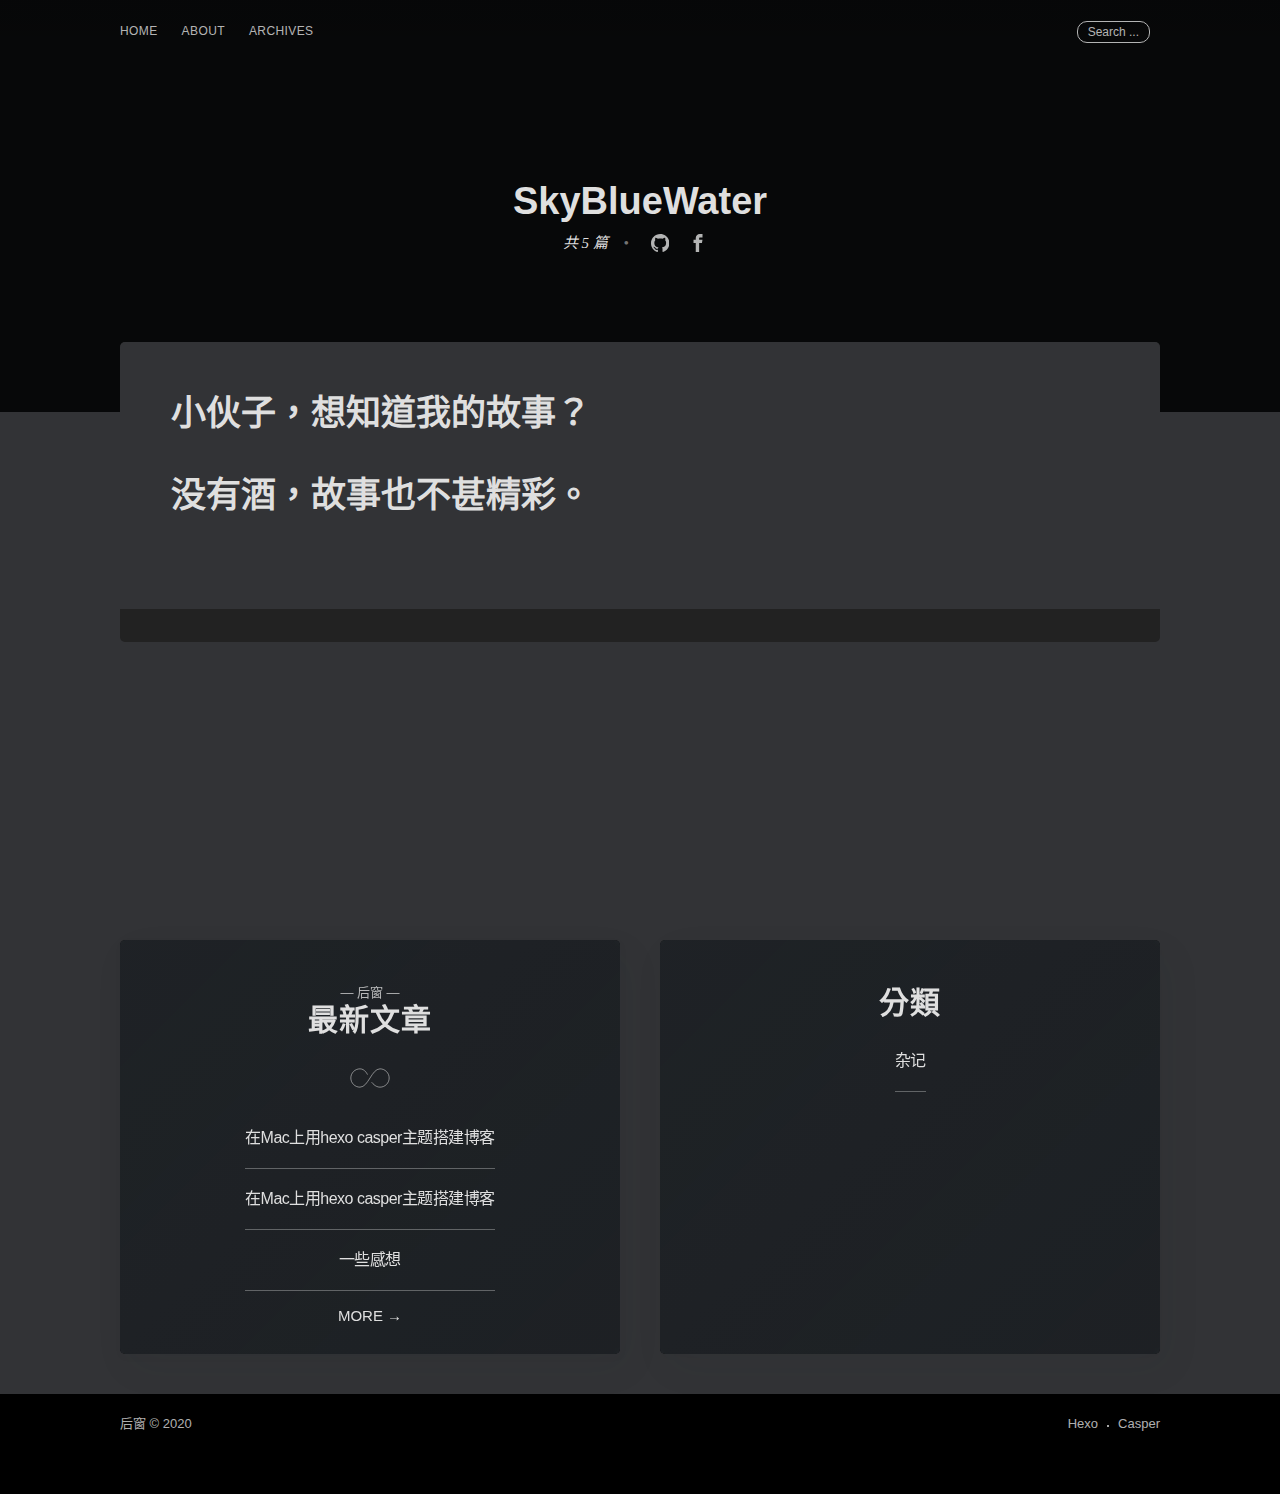
==== commit d85f5e85: "Site updated: 2020-02-18 16:16:03" ====
--- a/about/index.html
+++ b/about/index.html
@@ -116,8 +116,8 @@
             
             <div class="author-meta">
                 
-                <a class="author-stats" href="/archives" title="共 4 篇">
-                    共 4 篇
+                <a class="author-stats" href="/archives" title="共 5 篇">
+                    共 5 篇
                     <span class="bull">•</span>
                 </a>
                 
@@ -255,6 +255,12 @@
       
       
       <li>
+        <a href="/2020/02/18/%E5%9C%A8Mac%E4%B8%8A%E7%94%A8hexo-casper%E4%B8%BB%E9%A2%98%E6%90%AD%E5%BB%BA%E5%8D%9A%E5%AE%A2/">在Mac上用hexo casper主题搭建博客</a>
+      </li>
+      
+      
+      
+      <li>
         <a href="/2020/02/18/%E7%94%A8hexo%E6%90%AD%E5%BB%BA%E5%8D%9A%E5%AE%A2/">在Mac上用hexo casper主题搭建博客</a>
       </li>
       
@@ -265,10 +271,6 @@
       </li>
       
       
-      
-      <li>
-        <a href="/2020/02/16/MyFirstPessage/">随笔</a>
-      </li>
       
       
       
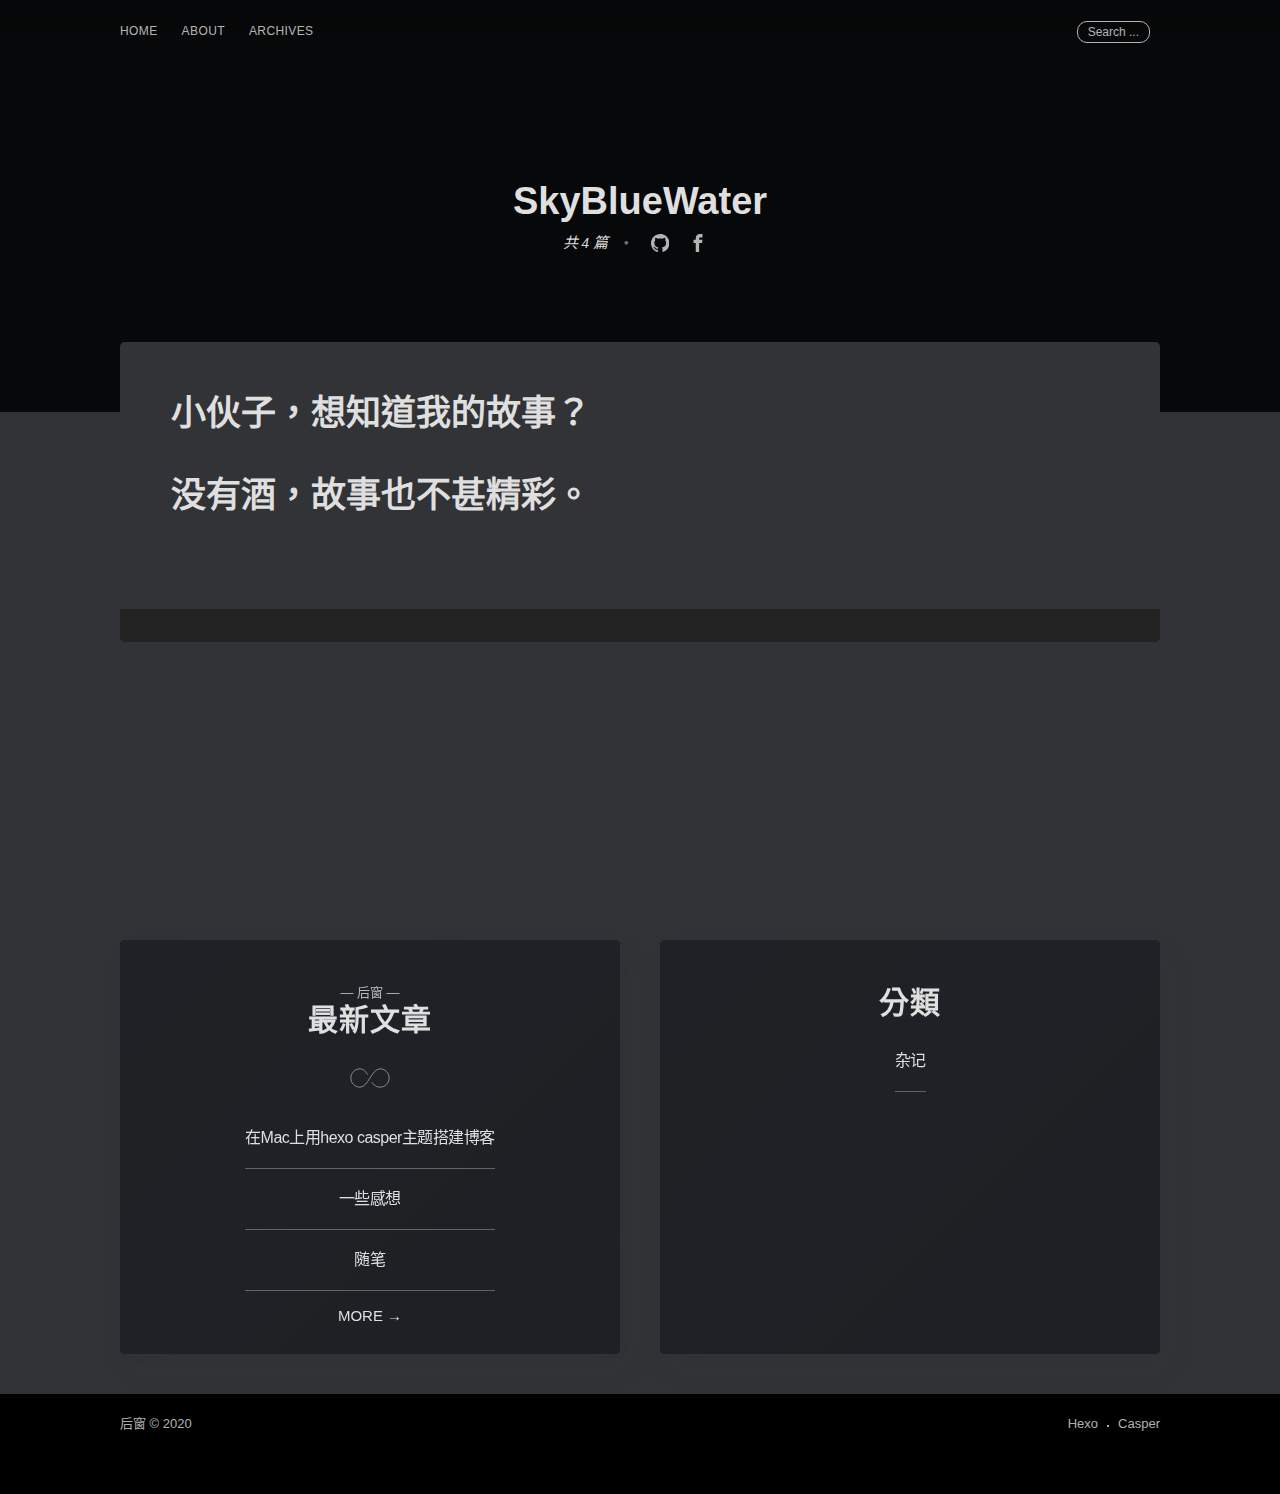
==== commit 23dc0363: "Site updated: 2020-02-18 16:29:26" ====
--- a/about/index.html
+++ b/about/index.html
@@ -116,8 +116,8 @@
             
             <div class="author-meta">
                 
-                <a class="author-stats" href="/archives" title="共 5 篇">
-                    共 5 篇
+                <a class="author-stats" href="/archives" title="共 4 篇">
+                    共 4 篇
                     <span class="bull">•</span>
                 </a>
                 
@@ -261,16 +261,14 @@
       
       
       <li>
-        <a href="/2020/02/18/%E7%94%A8hexo%E6%90%AD%E5%BB%BA%E5%8D%9A%E5%AE%A2/">在Mac上用hexo casper主题搭建博客</a>
-      </li>
-      
-      
-      
-      <li>
         <a href="/2020/02/17/%E4%B8%80%E4%BA%9B%E6%84%9F%E6%83%B3/">一些感想</a>
       </li>
       
       
+      
+      <li>
+        <a href="/2020/02/16/MyFirstPessage/">随笔</a>
+      </li>
       
       
       
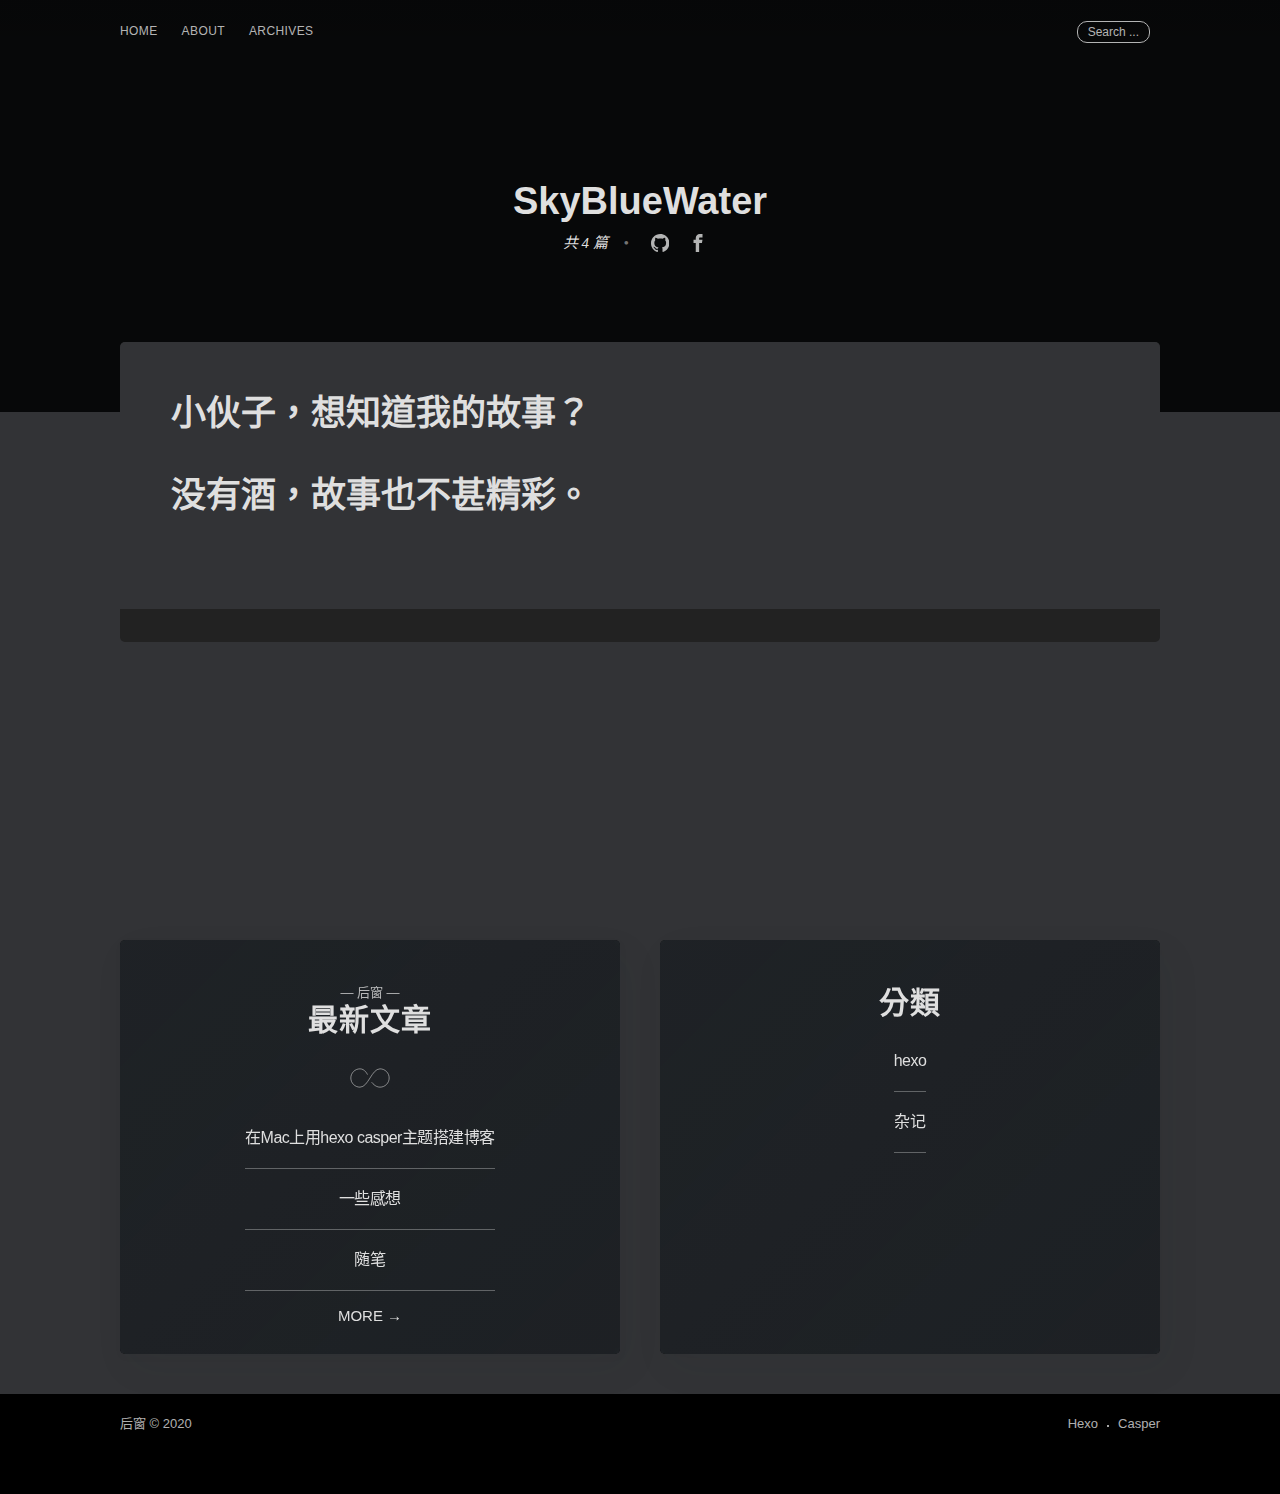
==== commit 0b8bbd58: "Site updated: 2020-02-18 17:18:49" ====
--- a/about/index.html
+++ b/about/index.html
@@ -1,4 +1,11 @@
-<!DOCTYPE html><html lang="zh-TW"><head>
+<!DOCTYPE html>
+<html lang="zh-TW">
+
+
+
+
+
+<head>
 	<meta charset="utf-8">
 	<meta http-equiv="X-UA-Compatible" content="IE=edge">
 	<link rel="preconnect" href="//www.googletagmanager.com">
@@ -94,12 +101,12 @@
     
     
     <a class="social-link" title="github" href="https://github.com/Skybluewater" target="_blank" rel="noopener">
-        <svg viewBox="0 0 1049 1024" xmlns="http://www.w3.org/2000/svg"><path d="M524.979332 0C234.676191 0 0 234.676191 0 524.979332c0 232.068678 150.366597 428.501342 358.967656 498.035028 26.075132 5.215026 35.636014-11.299224 35.636014-25.205961 0-12.168395-0.869171-53.888607-0.869171-97.347161-146.020741 31.290159-176.441729-62.580318-176.441729-62.580318-23.467619-60.841976-58.234462-76.487055-58.234463-76.487055-47.804409-32.15933 3.476684-32.15933 3.476685-32.15933 53.019436 3.476684 80.83291 53.888607 80.83291 53.888607 46.935238 79.963739 122.553122 57.365291 152.97411 43.458554 4.345855-33.897672 18.252593-57.365291 33.028501-70.402857-116.468925-12.168395-239.022047-57.365291-239.022047-259.012982 0-57.365291 20.860106-104.300529 53.888607-140.805715-5.215026-13.037566-23.467619-66.926173 5.215027-139.067372 0 0 44.327725-13.906737 144.282399 53.888607 41.720212-11.299224 86.917108-17.383422 131.244833-17.383422s89.524621 6.084198 131.244833 17.383422C756.178839 203.386032 800.506564 217.29277 800.506564 217.29277c28.682646 72.1412 10.430053 126.029806 5.215026 139.067372 33.897672 36.505185 53.888607 83.440424 53.888607 140.805715 0 201.64769-122.553122 245.975415-239.891218 259.012982 19.121764 16.514251 35.636014 47.804409 35.636015 97.347161 0 70.402857-0.869171 126.898978-0.869172 144.282399 0 13.906737 9.560882 30.420988 35.636015 25.205961 208.601059-69.533686 358.967656-265.96635 358.967655-498.035028C1049.958663 234.676191 814.413301 0 524.979332 0z"/></svg>
+        <svg viewbox="0 0 1049 1024" xmlns="http://www.w3.org/2000/svg"><path d="M524.979332 0C234.676191 0 0 234.676191 0 524.979332c0 232.068678 150.366597 428.501342 358.967656 498.035028 26.075132 5.215026 35.636014-11.299224 35.636014-25.205961 0-12.168395-0.869171-53.888607-0.869171-97.347161-146.020741 31.290159-176.441729-62.580318-176.441729-62.580318-23.467619-60.841976-58.234462-76.487055-58.234463-76.487055-47.804409-32.15933 3.476684-32.15933 3.476685-32.15933 53.019436 3.476684 80.83291 53.888607 80.83291 53.888607 46.935238 79.963739 122.553122 57.365291 152.97411 43.458554 4.345855-33.897672 18.252593-57.365291 33.028501-70.402857-116.468925-12.168395-239.022047-57.365291-239.022047-259.012982 0-57.365291 20.860106-104.300529 53.888607-140.805715-5.215026-13.037566-23.467619-66.926173 5.215027-139.067372 0 0 44.327725-13.906737 144.282399 53.888607 41.720212-11.299224 86.917108-17.383422 131.244833-17.383422s89.524621 6.084198 131.244833 17.383422C756.178839 203.386032 800.506564 217.29277 800.506564 217.29277c28.682646 72.1412 10.430053 126.029806 5.215026 139.067372 33.897672 36.505185 53.888607 83.440424 53.888607 140.805715 0 201.64769-122.553122 245.975415-239.891218 259.012982 19.121764 16.514251 35.636014 47.804409 35.636015 97.347161 0 70.402857-0.869171 126.898978-0.869172 144.282399 0 13.906737 9.560882 30.420988 35.636015 25.205961 208.601059-69.533686 358.967656-265.96635 358.967655-498.035028C1049.958663 234.676191 814.413301 0 524.979332 0z"/></svg>
     </a>
     
     
     <a class="social-link" title="facebook" href="https://www.facebook.com/profile.php?id=100024103214236&ref=bookmarks" target="_blank" rel="noopener">
-        <svg xmlns="http://www.w3.org/2000/svg" viewBox="0 0 32 32"><path d="M19 6h5V0h-5c-3.86 0-7 3.14-7 7v3H8v6h4v16h6V16h5l1-6h-6V7c0-.542.458-1 1-1z"/></svg>
+        <svg xmlns="http://www.w3.org/2000/svg" viewbox="0 0 32 32"><path d="M19 6h5V0h-5c-3.86 0-7 3.14-7 7v3H8v6h4v16h6V16h5l1-6h-6V7c0-.542.458-1 1-1z"/></svg>
 
     </a>
     
@@ -118,17 +125,17 @@
                 
                 <a class="author-stats" href="/archives" title="共 4 篇">
                     共 4 篇
-                    <span class="bull">•</span>
+                    <span class="bull">&bull;</span>
                 </a>
                 
                 
                 <a class="social-link" title="github" href="https://github.com/Skybluewater" target="_blank" rel="noopener">
-                    <svg viewBox="0 0 1049 1024" xmlns="http://www.w3.org/2000/svg"><path d="M524.979332 0C234.676191 0 0 234.676191 0 524.979332c0 232.068678 150.366597 428.501342 358.967656 498.035028 26.075132 5.215026 35.636014-11.299224 35.636014-25.205961 0-12.168395-0.869171-53.888607-0.869171-97.347161-146.020741 31.290159-176.441729-62.580318-176.441729-62.580318-23.467619-60.841976-58.234462-76.487055-58.234463-76.487055-47.804409-32.15933 3.476684-32.15933 3.476685-32.15933 53.019436 3.476684 80.83291 53.888607 80.83291 53.888607 46.935238 79.963739 122.553122 57.365291 152.97411 43.458554 4.345855-33.897672 18.252593-57.365291 33.028501-70.402857-116.468925-12.168395-239.022047-57.365291-239.022047-259.012982 0-57.365291 20.860106-104.300529 53.888607-140.805715-5.215026-13.037566-23.467619-66.926173 5.215027-139.067372 0 0 44.327725-13.906737 144.282399 53.888607 41.720212-11.299224 86.917108-17.383422 131.244833-17.383422s89.524621 6.084198 131.244833 17.383422C756.178839 203.386032 800.506564 217.29277 800.506564 217.29277c28.682646 72.1412 10.430053 126.029806 5.215026 139.067372 33.897672 36.505185 53.888607 83.440424 53.888607 140.805715 0 201.64769-122.553122 245.975415-239.891218 259.012982 19.121764 16.514251 35.636014 47.804409 35.636015 97.347161 0 70.402857-0.869171 126.898978-0.869172 144.282399 0 13.906737 9.560882 30.420988 35.636015 25.205961 208.601059-69.533686 358.967656-265.96635 358.967655-498.035028C1049.958663 234.676191 814.413301 0 524.979332 0z"/></svg>
+                    <svg viewbox="0 0 1049 1024" xmlns="http://www.w3.org/2000/svg"><path d="M524.979332 0C234.676191 0 0 234.676191 0 524.979332c0 232.068678 150.366597 428.501342 358.967656 498.035028 26.075132 5.215026 35.636014-11.299224 35.636014-25.205961 0-12.168395-0.869171-53.888607-0.869171-97.347161-146.020741 31.290159-176.441729-62.580318-176.441729-62.580318-23.467619-60.841976-58.234462-76.487055-58.234463-76.487055-47.804409-32.15933 3.476684-32.15933 3.476685-32.15933 53.019436 3.476684 80.83291 53.888607 80.83291 53.888607 46.935238 79.963739 122.553122 57.365291 152.97411 43.458554 4.345855-33.897672 18.252593-57.365291 33.028501-70.402857-116.468925-12.168395-239.022047-57.365291-239.022047-259.012982 0-57.365291 20.860106-104.300529 53.888607-140.805715-5.215026-13.037566-23.467619-66.926173 5.215027-139.067372 0 0 44.327725-13.906737 144.282399 53.888607 41.720212-11.299224 86.917108-17.383422 131.244833-17.383422s89.524621 6.084198 131.244833 17.383422C756.178839 203.386032 800.506564 217.29277 800.506564 217.29277c28.682646 72.1412 10.430053 126.029806 5.215026 139.067372 33.897672 36.505185 53.888607 83.440424 53.888607 140.805715 0 201.64769-122.553122 245.975415-239.891218 259.012982 19.121764 16.514251 35.636014 47.804409 35.636015 97.347161 0 70.402857-0.869171 126.898978-0.869172 144.282399 0 13.906737 9.560882 30.420988 35.636015 25.205961 208.601059-69.533686 358.967656-265.96635 358.967655-498.035028C1049.958663 234.676191 814.413301 0 524.979332 0z"/></svg>
                 </a>
                 
                 
                 <a class="social-link" title="facebook" href="https://www.facebook.com/profile.php?id=100024103214236&ref=bookmarks" target="_blank" rel="noopener">
-                    <svg xmlns="http://www.w3.org/2000/svg" viewBox="0 0 32 32"><path d="M19 6h5V0h-5c-3.86 0-7 3.14-7 7v3H8v6h4v16h6V16h5l1-6h-6V7c0-.542.458-1 1-1z"/></svg>
+                    <svg xmlns="http://www.w3.org/2000/svg" viewbox="0 0 32 32"><path d="M19 6h5V0h-5c-3.86 0-7 3.14-7 7v3H8v6h4v16h6V16h5l1-6h-6V7c0-.542.458-1 1-1z"/></svg>
 
                 </a>
                 
@@ -241,11 +248,11 @@
 
 <article class="read-next-card" style="background-image: url(https://raw.githubusercontent.com/Skybluewater/Skybluewater.github.io/master/background.jpg)">
   <header class="read-next-card-header">
-    <small class="read-next-card-header-sitetitle">— 后窗 —</small>
+    <small class="read-next-card-header-sitetitle">&mdash; 后窗 &mdash;</small>
     <h3 class="read-next-card-header-title">最新文章</h3>
   </header>
   <div class="read-next-divider">
-    <svg xmlns="http://www.w3.org/2000/svg" viewBox="0 0 24 24">
+    <svg xmlns="http://www.w3.org/2000/svg" viewbox="0 0 24 24">
       <path d="M13 14.5s2 3 5 3 5.5-2.463 5.5-5.5S21 6.5 18 6.5c-5 0-7 11-12 11C2.962 17.5.5 15.037.5 12S3 6.5 6 6.5s4.5 3.5 4.5 3.5"/>
     </svg>
   </div>
@@ -289,7 +296,7 @@
         <h3 class="read-next-card-header-title">分類</h3>
     </header>
     <div class="read-next-card-content">
-        <ul class="category-list"><li class="category-list-item"><a class="category-list-link" href="/categories/%E6%9D%82%E8%AE%B0/">杂记</a></li></ul>
+        <ul class="category-list"><li class="category-list-item"><a class="category-list-link" href="/categories/hexo/">hexo</a></li><li class="category-list-item"><a class="category-list-link" href="/categories/%E6%9D%82%E8%AE%B0/">杂记</a></li></ul>
     </div>
 </article>
 
@@ -320,7 +327,7 @@
 <footer class="site-footer outer">
 	<div class="site-footer-content inner">
 		<div class="copyright">
-			<a href="/" title="后窗">后窗 © 2020</a>
+			<a href="/" title="后窗">后窗 &copy; 2020</a>
 			
 		</div>
 		<nav class="site-footer-nav">
@@ -388,6 +395,5 @@
 
 
 
-
-
-</body></html>+</body>
+</html>
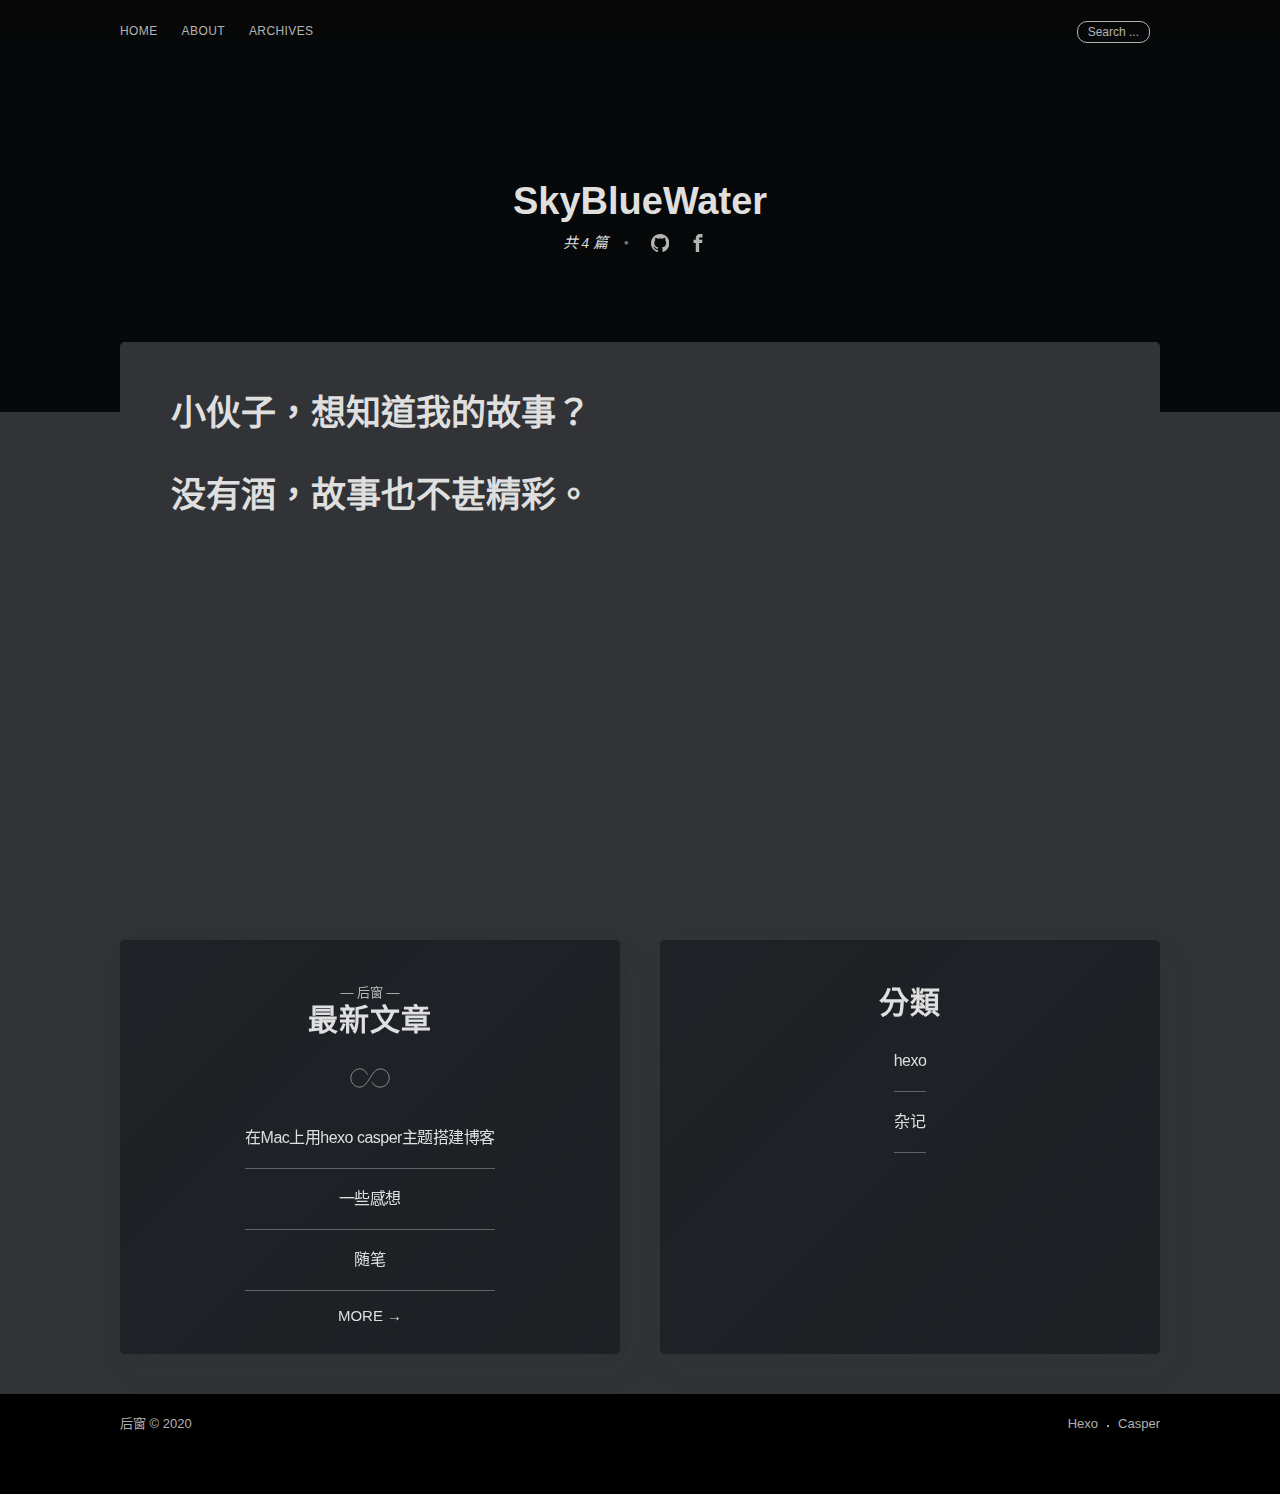
==== commit 1eed9f02: "Site updated: 2020-02-19 12:00:23" ====
--- a/about/index.html
+++ b/about/index.html
@@ -26,20 +26,20 @@
 	<meta name="author" content="SkyBlueWater">
 	<meta name="description" content>
 
-	
+
 	<meta name="keywords" content="hexo, casper, ghost, theme">
-	
-
-	
-
-	
+
+
+
+
+
 	<meta name="theme-color" content="#3c484e">
 	<meta name="msapplication-TileColor" content="#3c484e">
-	
-
-	
-
-	
+
+
+
+
+
 
 	<meta property="og:site_name" content="后窗">
 	<meta property="og:type" content="blog">
@@ -47,102 +47,102 @@
 	<meta property="og:description" content>
 	<meta property="og:url" content="http://Skybluewater.github.io/about/index.html">
 
-	
-
-	
-	
-	
+
+
+
+
+
 <link rel="stylesheet" href="/css/allinonecss.min.css">
 
 
-	
-	
-	
+
+
+
 </head>
 <body class="tag-template">
 	<div class="site-wrapper">
-		
+
 
 <header class="site-header outer " style="background-image: url(https://raw.githubusercontent.com/Skybluewater/Skybluewater.github.io/master/background.jpg)">
     <div class="inner">
-        
-<nav class="site-nav"> 
+
+<nav class="site-nav">
     <div class="site-nav-left">
         <ul class="nav">
             <li>
-                
+
                 <a href="/" title="Home">HOME</a>
-                
+
             </li>
-            
-            
+
+
             <li>
                 <a href="/about" title="ABOUT">ABOUT</a>
             </li>
-            
+
             <li>
                 <a href="/archives" title="ARCHIVES">ARCHIVES</a>
             </li>
-            
-            
-        </ul> 
-    </div>
-    
+
+
+        </ul>
+    </div>
+
     <div class="search-button-area">
         <a href="#search" class="search-button">Search ...</a>
     </div>
-     
+
     <div class="site-nav-right">
-        
+
         <a href="#search" class="search-button">Search ...</a>
-         
-        
+
+
 <div class="social-links" style="display: none;">
-    
-    
+
+
     <a class="social-link" title="github" href="https://github.com/Skybluewater" target="_blank" rel="noopener">
         <svg viewbox="0 0 1049 1024" xmlns="http://www.w3.org/2000/svg"><path d="M524.979332 0C234.676191 0 0 234.676191 0 524.979332c0 232.068678 150.366597 428.501342 358.967656 498.035028 26.075132 5.215026 35.636014-11.299224 35.636014-25.205961 0-12.168395-0.869171-53.888607-0.869171-97.347161-146.020741 31.290159-176.441729-62.580318-176.441729-62.580318-23.467619-60.841976-58.234462-76.487055-58.234463-76.487055-47.804409-32.15933 3.476684-32.15933 3.476685-32.15933 53.019436 3.476684 80.83291 53.888607 80.83291 53.888607 46.935238 79.963739 122.553122 57.365291 152.97411 43.458554 4.345855-33.897672 18.252593-57.365291 33.028501-70.402857-116.468925-12.168395-239.022047-57.365291-239.022047-259.012982 0-57.365291 20.860106-104.300529 53.888607-140.805715-5.215026-13.037566-23.467619-66.926173 5.215027-139.067372 0 0 44.327725-13.906737 144.282399 53.888607 41.720212-11.299224 86.917108-17.383422 131.244833-17.383422s89.524621 6.084198 131.244833 17.383422C756.178839 203.386032 800.506564 217.29277 800.506564 217.29277c28.682646 72.1412 10.430053 126.029806 5.215026 139.067372 33.897672 36.505185 53.888607 83.440424 53.888607 140.805715 0 201.64769-122.553122 245.975415-239.891218 259.012982 19.121764 16.514251 35.636014 47.804409 35.636015 97.347161 0 70.402857-0.869171 126.898978-0.869172 144.282399 0 13.906737 9.560882 30.420988 35.636015 25.205961 208.601059-69.533686 358.967656-265.96635 358.967655-498.035028C1049.958663 234.676191 814.413301 0 524.979332 0z"/></svg>
     </a>
-    
-    
+
+
     <a class="social-link" title="facebook" href="https://www.facebook.com/profile.php?id=100024103214236&ref=bookmarks" target="_blank" rel="noopener">
         <svg xmlns="http://www.w3.org/2000/svg" viewbox="0 0 32 32"><path d="M19 6h5V0h-5c-3.86 0-7 3.14-7 7v3H8v6h4v16h6V16h5l1-6h-6V7c0-.542.458-1 1-1z"/></svg>
 
     </a>
-    
-    
-    
-    
-    
+
+
+
+
+
 </div>
     </div>
 </nav>
         <div class="site-header-content">
-            
+
             <h1 class="site-title">SkyBlueWater</h1>
-            
+
             <div class="author-meta">
-                
+
                 <a class="author-stats" href="/archives" title="共 4 篇">
                     共 4 篇
                     <span class="bull">&bull;</span>
                 </a>
-                
-                
+
+
                 <a class="social-link" title="github" href="https://github.com/Skybluewater" target="_blank" rel="noopener">
                     <svg viewbox="0 0 1049 1024" xmlns="http://www.w3.org/2000/svg"><path d="M524.979332 0C234.676191 0 0 234.676191 0 524.979332c0 232.068678 150.366597 428.501342 358.967656 498.035028 26.075132 5.215026 35.636014-11.299224 35.636014-25.205961 0-12.168395-0.869171-53.888607-0.869171-97.347161-146.020741 31.290159-176.441729-62.580318-176.441729-62.580318-23.467619-60.841976-58.234462-76.487055-58.234463-76.487055-47.804409-32.15933 3.476684-32.15933 3.476685-32.15933 53.019436 3.476684 80.83291 53.888607 80.83291 53.888607 46.935238 79.963739 122.553122 57.365291 152.97411 43.458554 4.345855-33.897672 18.252593-57.365291 33.028501-70.402857-116.468925-12.168395-239.022047-57.365291-239.022047-259.012982 0-57.365291 20.860106-104.300529 53.888607-140.805715-5.215026-13.037566-23.467619-66.926173 5.215027-139.067372 0 0 44.327725-13.906737 144.282399 53.888607 41.720212-11.299224 86.917108-17.383422 131.244833-17.383422s89.524621 6.084198 131.244833 17.383422C756.178839 203.386032 800.506564 217.29277 800.506564 217.29277c28.682646 72.1412 10.430053 126.029806 5.215026 139.067372 33.897672 36.505185 53.888607 83.440424 53.888607 140.805715 0 201.64769-122.553122 245.975415-239.891218 259.012982 19.121764 16.514251 35.636014 47.804409 35.636015 97.347161 0 70.402857-0.869171 126.898978-0.869172 144.282399 0 13.906737 9.560882 30.420988 35.636015 25.205961 208.601059-69.533686 358.967656-265.96635 358.967655-498.035028C1049.958663 234.676191 814.413301 0 524.979332 0z"/></svg>
                 </a>
-                
-                
+
+
                 <a class="social-link" title="facebook" href="https://www.facebook.com/profile.php?id=100024103214236&ref=bookmarks" target="_blank" rel="noopener">
                     <svg xmlns="http://www.w3.org/2000/svg" viewbox="0 0 32 32"><path d="M19 6h5V0h-5c-3.86 0-7 3.14-7 7v3H8v6h4v16h6V16h5l1-6h-6V7c0-.542.458-1 1-1z"/></svg>
 
                 </a>
-                
-                
-                
-                
-                
+
+
+
+
+
             </div>
         </div>
     </div>
@@ -157,6 +157,7 @@
 					<section class="post-full-content page-full-content">
 						<div id="photoswipe" class="markdown-body">
 							<h1 id="小伙子，想知道我的故事？"><a href="#小伙子，想知道我的故事？" class="headerlink" title="小伙子，想知道我的故事？"></a>小伙子，想知道我的故事？</h1><h1 id="没有酒，故事也不甚精彩。"><a href="#没有酒，故事也不甚精彩。" class="headerlink" title="没有酒，故事也不甚精彩。"></a>没有酒，故事也不甚精彩。</h1>
+							<iframe allow="autoplay *; encrypted-media *;" frameborder="0" height="150" style="width:100%;max-width:660px;overflow:hidden;background:transparent;" sandbox="allow-forms allow-popups allow-same-origin allow-scripts allow-storage-access-by-user-activation allow-top-navigation-by-user-activation" src="https://embed.music.apple.com/cn/album/%E6%88%91%E8%BF%98%E5%B9%B4%E8%BD%BB-%E6%88%91%E8%BF%98%E5%B9%B4%E8%BD%BB/1289608564?i=1289608982"></iframe>
 						</div>
 					</section>
 				</article>
@@ -169,14 +170,14 @@
 <!-- Root element of PhotoSwipe. Must have class pswp. -->
 <div class="pswp" tabindex="-1" role="dialog" aria-hidden="true">
 
-    <!-- Background of PhotoSwipe. 
+    <!-- Background of PhotoSwipe.
          It's a separate element as animating opacity is faster than rgba(). -->
     <div class="pswp__bg"></div>
 
     <!-- Slides wrapper with overflow:hidden. -->
     <div class="pswp__scroll-wrap">
 
-        <!-- Container that holds slides. 
+        <!-- Container that holds slides.
             PhotoSwipe keeps only 3 of them in the DOM to save memory.
             Don't modify these 3 pswp__item elements, data is added later on. -->
         <div class="pswp__container">
@@ -214,7 +215,7 @@
             </div>
 
             <div class="pswp__share-modal pswp__share-modal--hidden pswp__single-tap">
-                <div class="pswp__share-tooltip"></div> 
+                <div class="pswp__share-tooltip"></div>
             </div>
 
             <button class="pswp__button pswp__button--arrow--left" title="Previous (arrow left)">
@@ -237,14 +238,14 @@
 
 
 	</div>
-	
+
 
 
 <aside class="read-next outer">
     <div class="inner">
         <div class="read-next-feed">
-            
-            
+
+
 
 <article class="read-next-card" style="background-image: url(https://raw.githubusercontent.com/Skybluewater/Skybluewater.github.io/master/background.jpg)">
   <header class="read-next-card-header">
@@ -258,28 +259,28 @@
   </div>
   <div class="read-next-card-content">
     <ul>
-      
-      
-      
+
+
+
       <li>
         <a href="/2020/02/18/%E5%9C%A8Mac%E4%B8%8A%E7%94%A8hexo-casper%E4%B8%BB%E9%A2%98%E6%90%AD%E5%BB%BA%E5%8D%9A%E5%AE%A2/">在Mac上用hexo casper主题搭建博客</a>
       </li>
-      
-      
-      
+
+
+
       <li>
         <a href="/2020/02/17/%E4%B8%80%E4%BA%9B%E6%84%9F%E6%83%B3/">一些感想</a>
       </li>
-      
-      
-      
+
+
+
       <li>
         <a href="/2020/02/16/MyFirstPessage/">随笔</a>
       </li>
-      
-      
-      
-      
+
+
+
+
     </ul>
   </div>
   <footer class="read-next-card-footer">
@@ -287,9 +288,9 @@
   </footer>
 </article>
 
-            
-            
-            
+
+
+
 
 <article class="read-next-card" style="background-image: url(https://raw.githubusercontent.com/Skybluewater/Skybluewater.github.io/master/background.jpg)">
     <header class="read-next-card-header tagcloud-card">
@@ -301,23 +302,23 @@
 </article>
 
 
-            
-            
-            
-
-            
+
+
+
+
+
         </div>
     </div>
 </aside>
 
-	
+
 
 
 
 
 <div id="search" class="search-overlay">
     <div class="search-form">
-        
+
         <input id="local-search-input" class="search-input" type="text" name="search" placeholder="搜尋 ...">
         <a class="search-overlay-close" href="#"></a>
     </div>
@@ -328,16 +329,16 @@
 	<div class="site-footer-content inner">
 		<div class="copyright">
 			<a href="/" title="后窗">后窗 &copy; 2020</a>
-			
+
 		</div>
 		<nav class="site-footer-nav">
-			
+
 			<a href="https://hexo.io/" title="Hexo" target="_blank" rel="noopener">Hexo</a>
 			<a href="https://github.com/xzhih/hexo-theme-casper" title="Casper" target="_blank" rel="noopener">Casper</a>
 		</nav>
 	</div>
 </footer>
-	
+
 
 
 <script>
@@ -356,20 +357,20 @@
 
 <script>
     document.getElementById('scriptLoad').addEventListener('load', function () {
-        
-        
+
+
             var bLazy = new Blazy();
-        
-
-        
-        
-
-        
-        
-        
+
+
+
+
+
+
+
+
             searchFunc("/");
-        
-        
+
+
     })
 </script>
 
